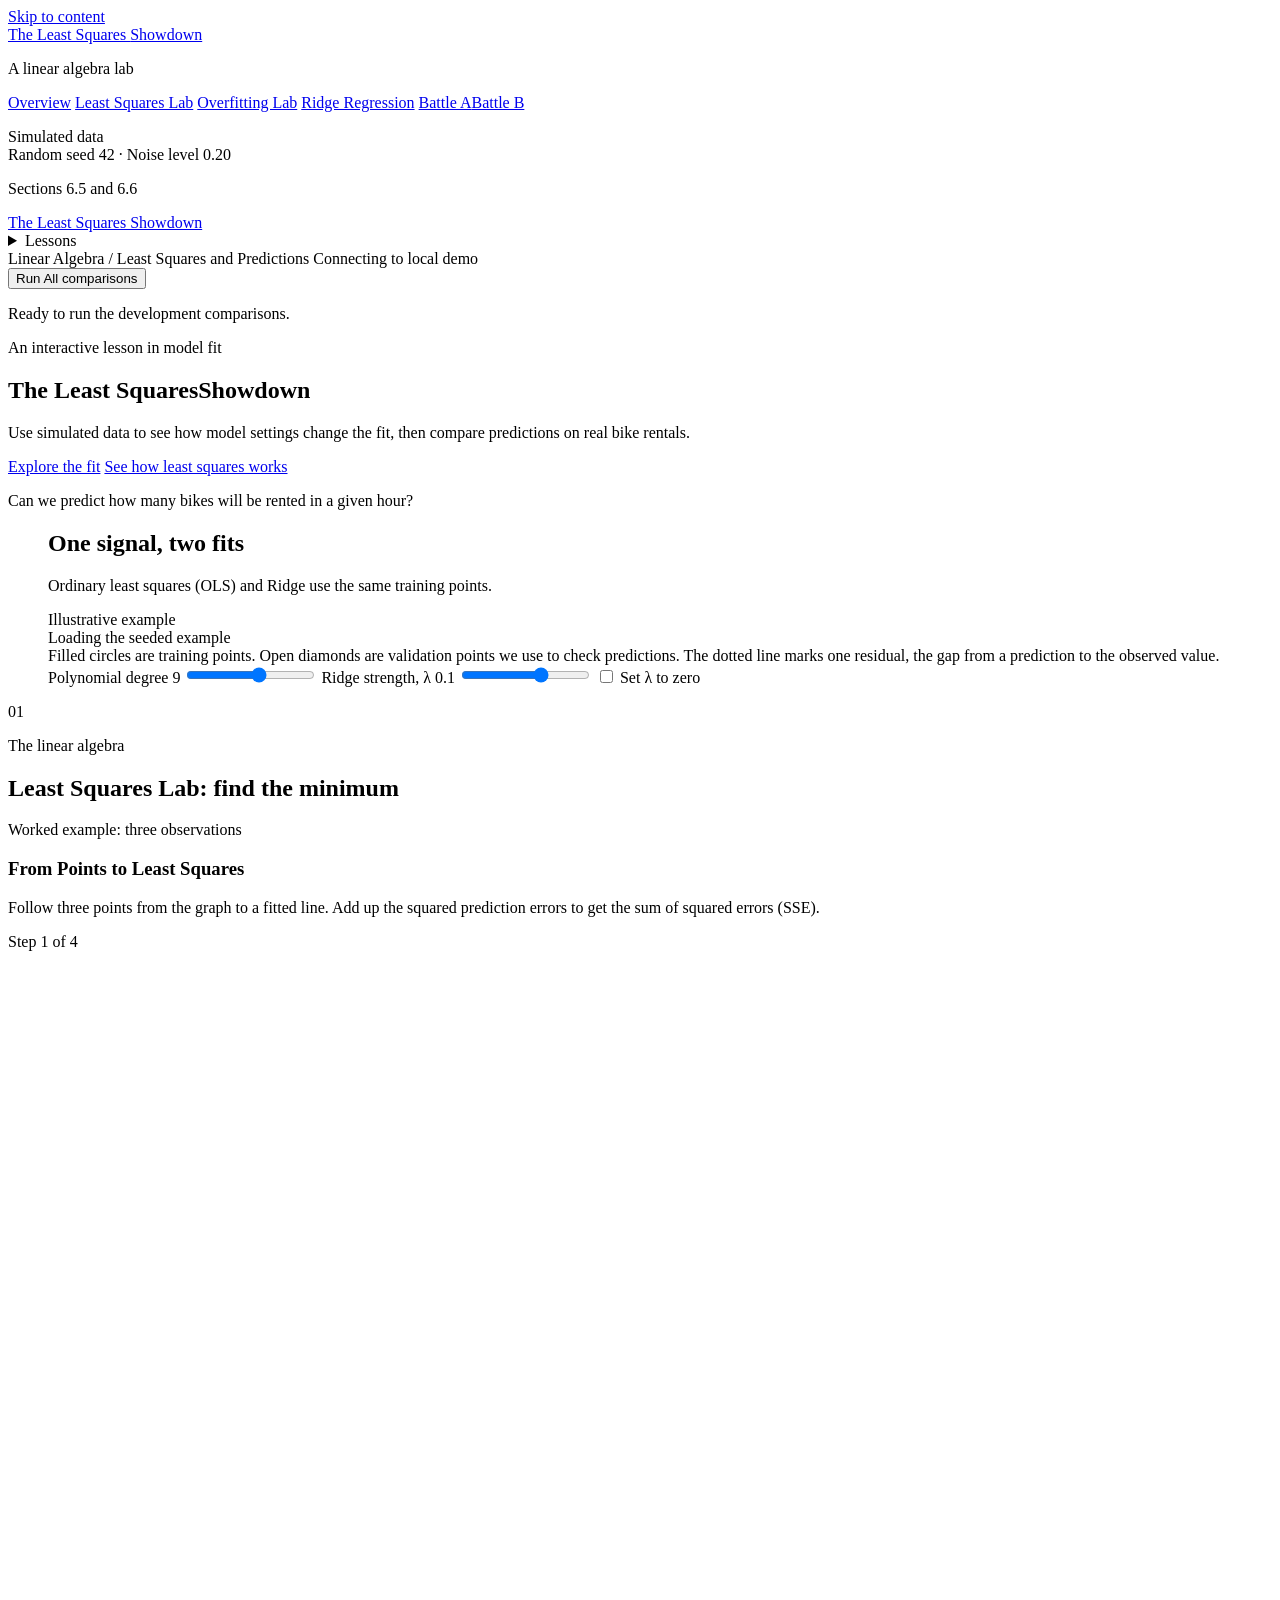
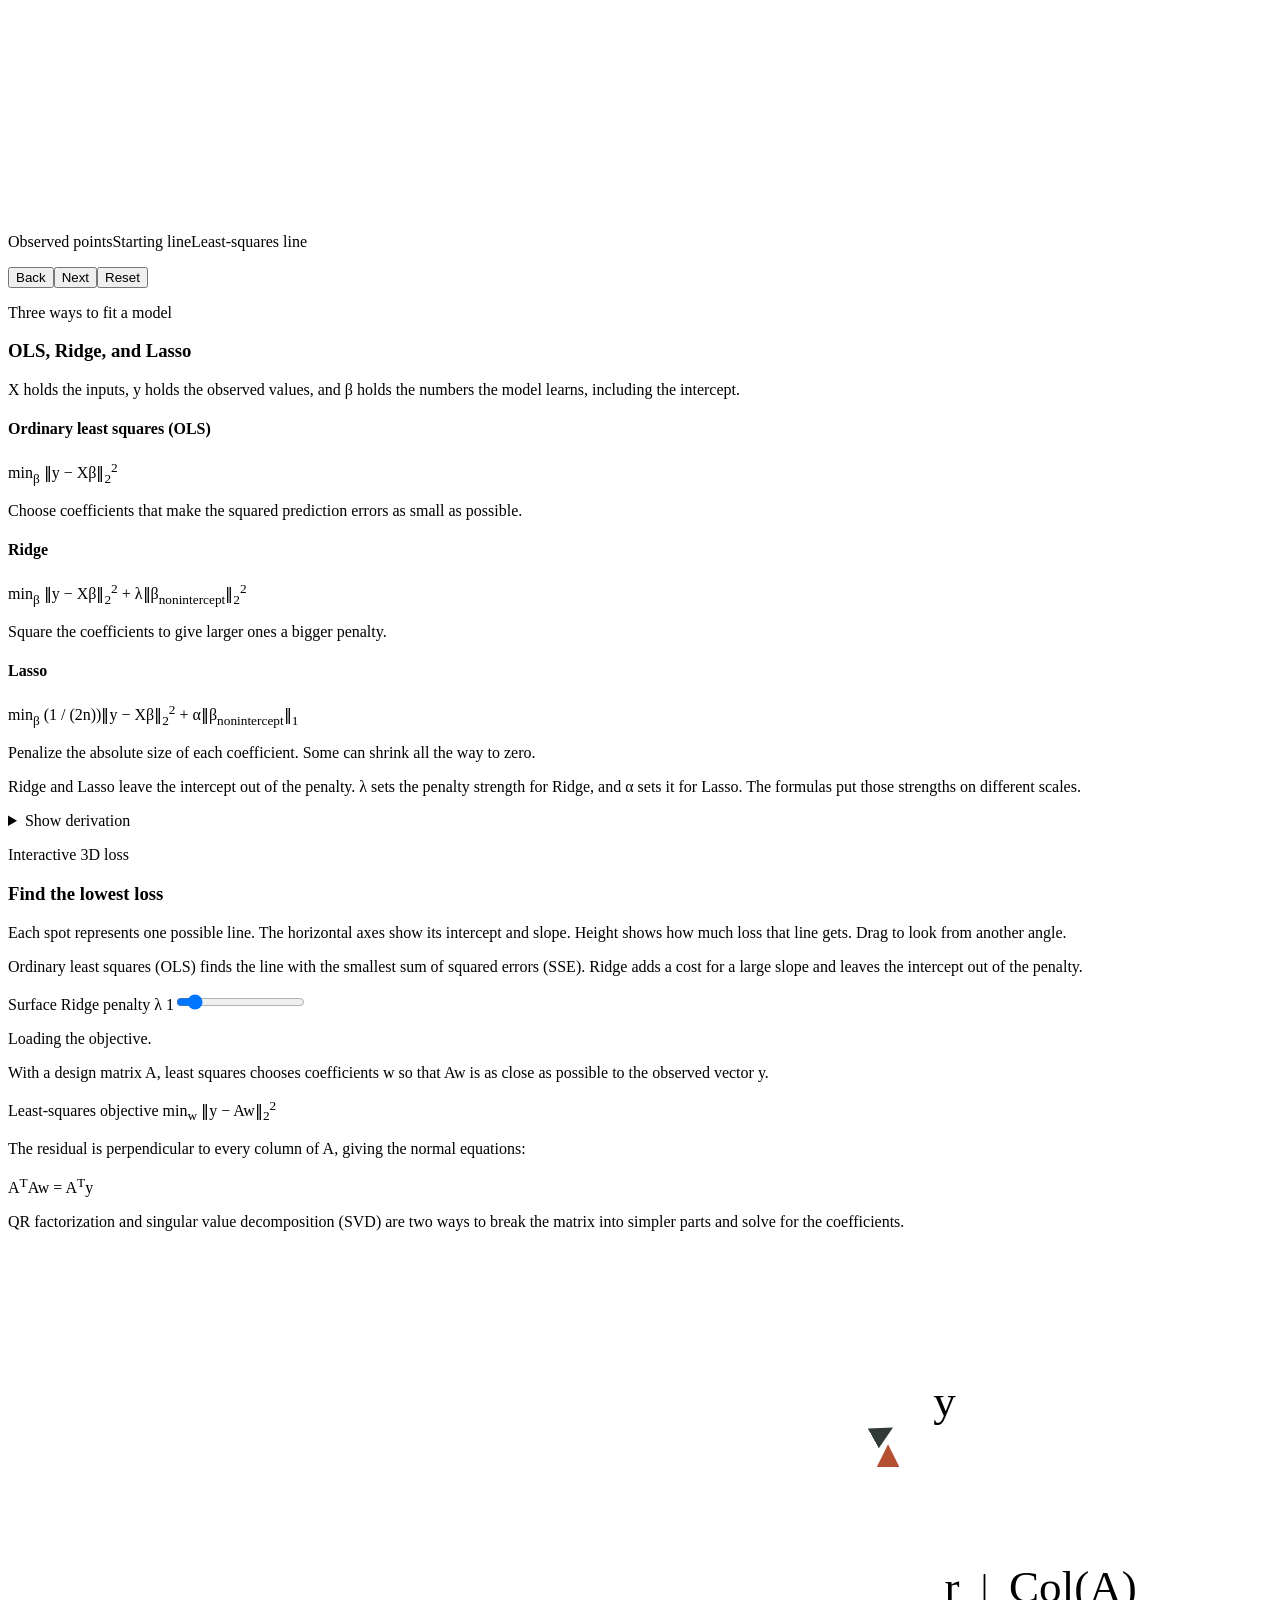
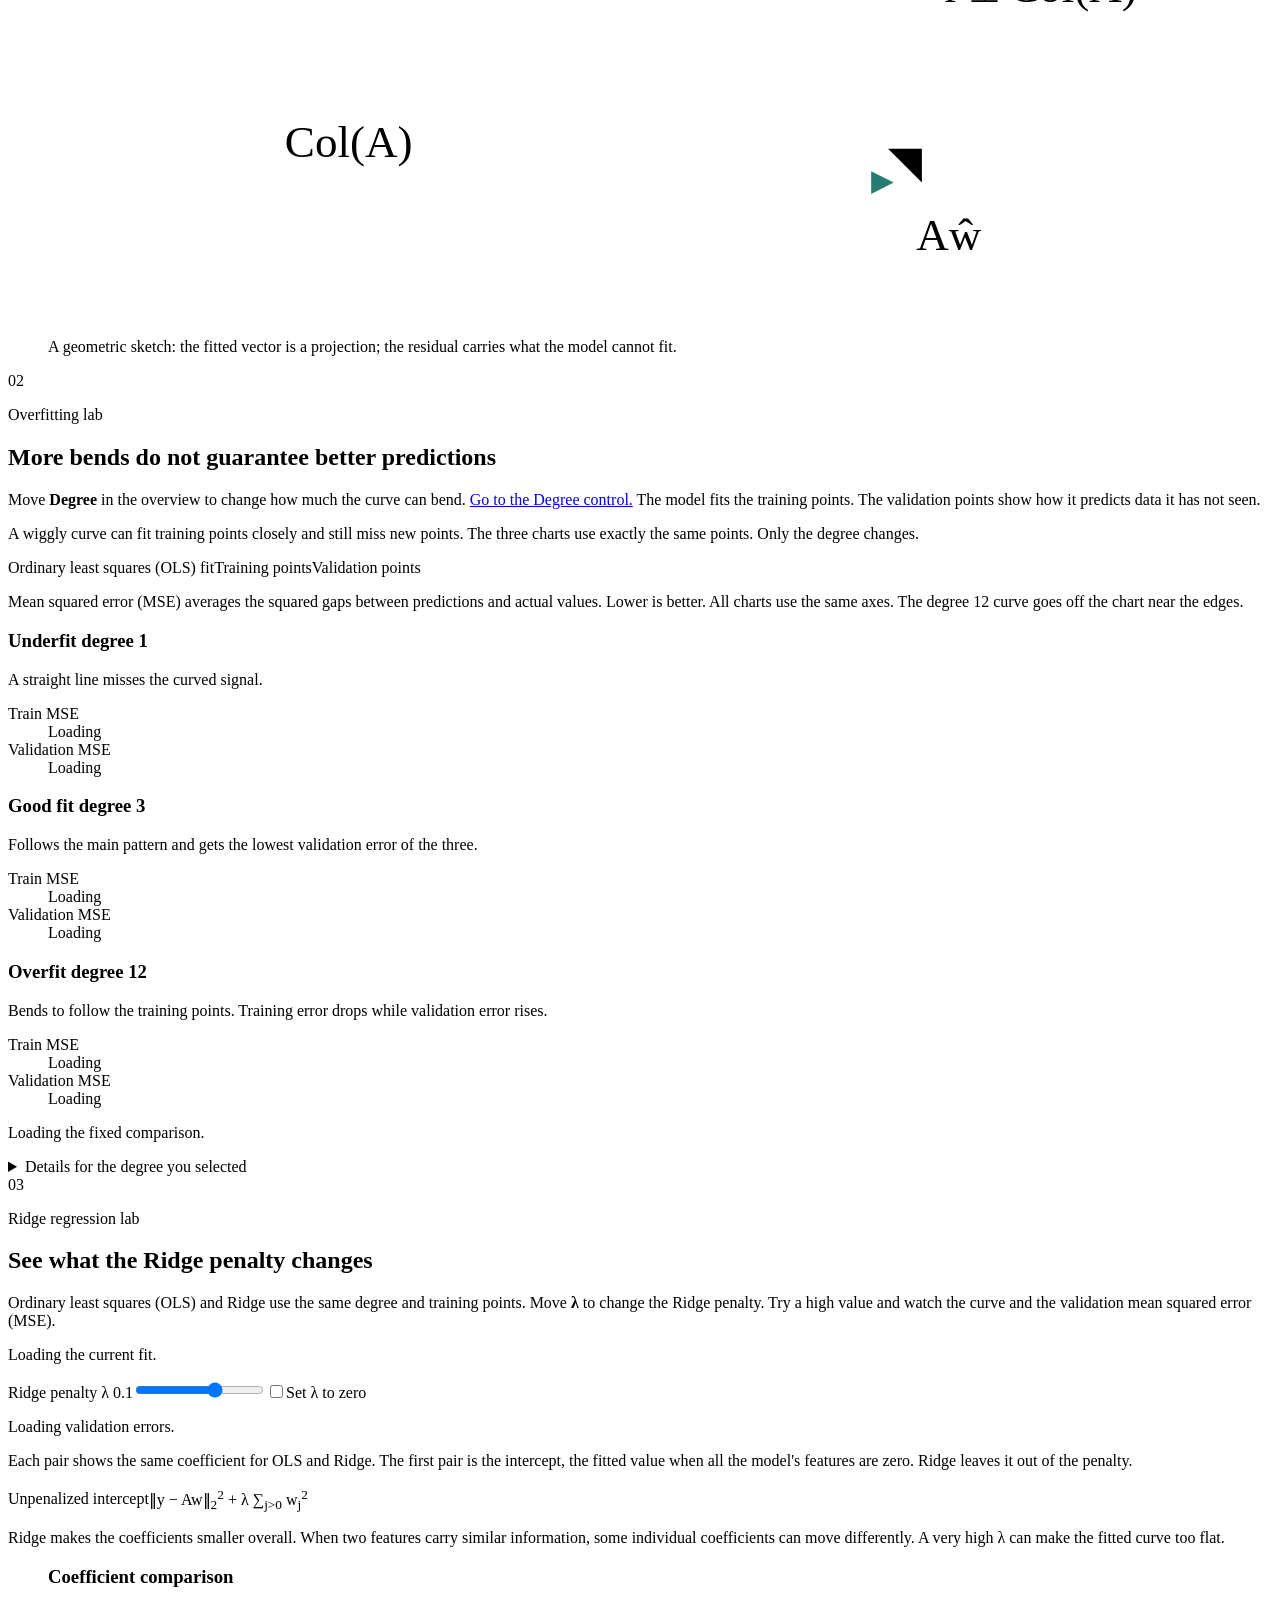
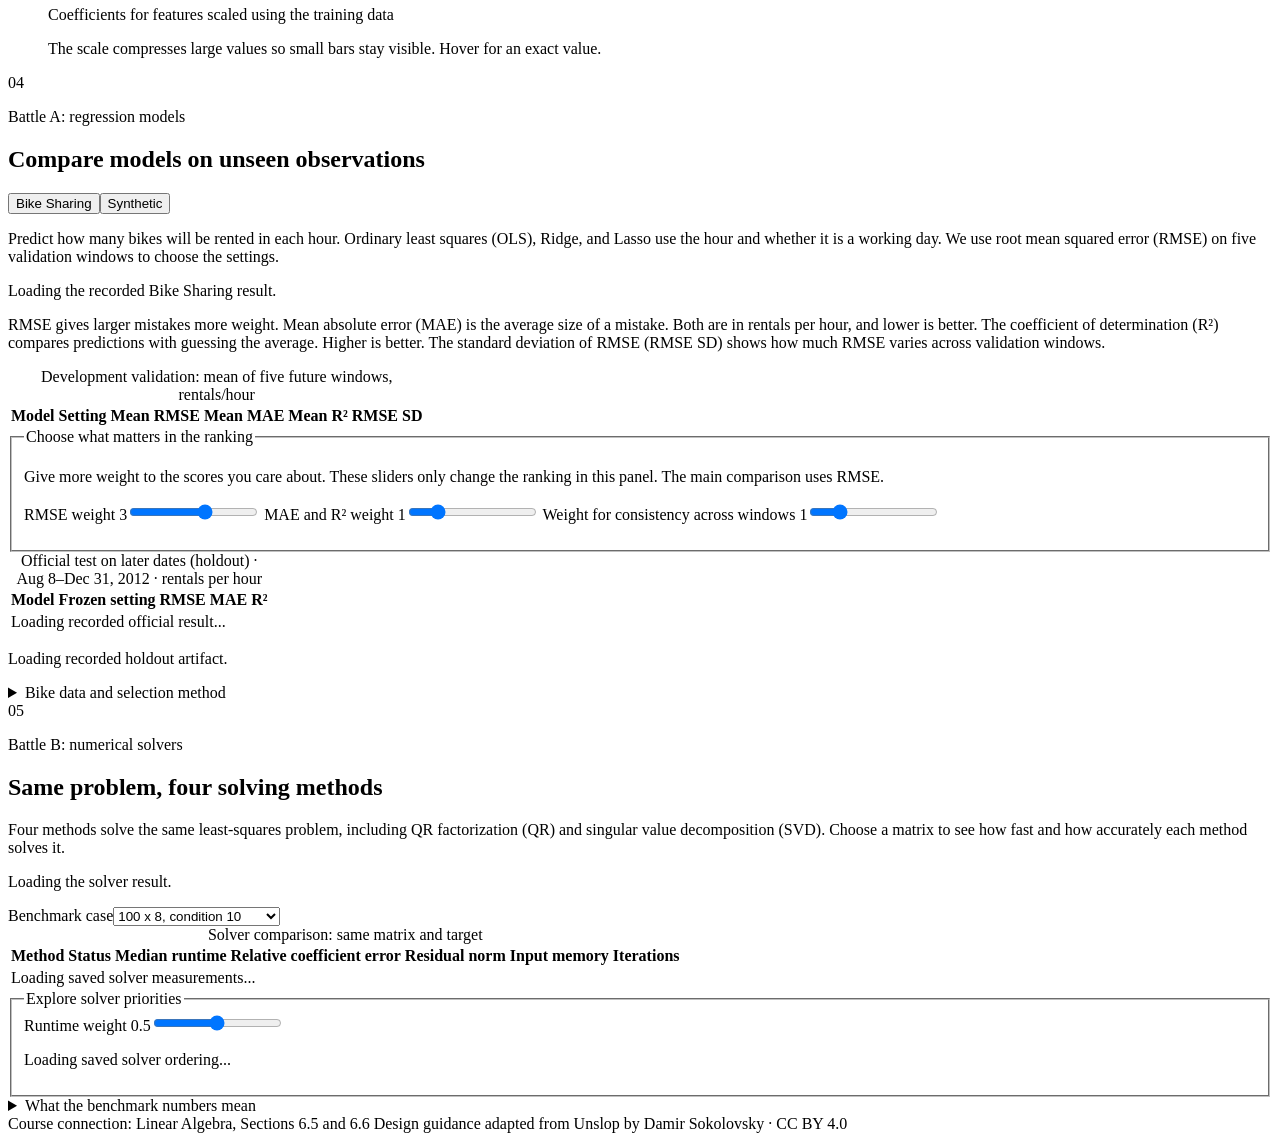
==== frontend/index.html @ 34272ae9 "Improve demo and readability" ====
<!doctype html>
<html lang="en">
  <head>
    <meta charset="utf-8">
    <meta name="viewport" content="width=device-width, initial-scale=1">
    <meta name="description" content="An interactive linear algebra lesson on least squares, polynomial overfitting, and Ridge Regression.">
    <meta name="theme-color" content="#111719">
    <link rel="icon" href="data:,">
    <title>The Least Squares Showdown</title>
    <link rel="stylesheet" href="/css/tokens.css?v=present">
    <link rel="stylesheet" href="/css/base.css?v=present">
    <link rel="stylesheet" href="/css/layout.css?v=readability2">
    <link rel="stylesheet" href="/css/components.css?v=readability1">
    <script src="/vendor/plotly.min.js"></script>
    <script type="module" src="/js/app.js?v=readability7"></script>
    <script type="module" src="/js/walkthrough.js?v=readability1"></script>
    <script type="module" src="/js/overfit.js?v=1"></script>
  </head>
  <body>
    <a class="skip-link" href="#main">Skip to content</a>

    <aside class="rail" aria-label="Course navigation">
      <a class="wordmark" href="#overview"><span>The Least Squares </span><span>Showdown</span></a>
      <p class="rail-subtitle">A linear algebra lab</p>
      <nav class="primary-nav" aria-label="Lessons">
        <a href="#overview" aria-current="location">Overview</a>
        <a href="#least-squares">Least Squares Lab</a>
        <a href="#overfitting">Overfitting Lab</a>
        <a href="#ridge">Ridge Regression</a>
        <a href="#results">Battle A</a><a href="#battle-b">Battle B</a>
      </nav>
      <div class="rail-note">
        <span class="seed-line" aria-hidden="true"></span>
        <p>Simulated data<br><span>Random seed 42 · Noise level 0.20</span></p>
      </div>
      <p class="rail-credit">Sections 6.5 and 6.6</p>
    </aside>

    <div class="mobile-bar">
      <a class="wordmark" href="#overview">The Least Squares Showdown</a>
      <details class="mobile-menu">
        <summary aria-label="Open lesson navigation">Lessons</summary>
        <nav class="mobile-nav" aria-label="Lessons">
          <a href="#overview">Overview</a>
          <a href="#least-squares">Least Squares Lab</a>
          <a href="#overfitting">Overfitting Lab</a>
          <a href="#ridge">Ridge Regression</a>
          <a href="#results">Battle A</a><a href="#battle-b">Battle B</a>
        </nav>
      </details>
    </div>

    <div class="page-shell">
      <header class="topline">
        <span>Linear Algebra <span class="topline-divider">/</span> Least Squares and Predictions</span>
        <span class="connection-state" id="connection-state" aria-live="polite">Connecting to local demo</span>
      </header>

      <div class="run-toolbar"><button class="button button-primary" id="run-all" type="button">Run All comparisons</button><p id="run-progress" role="status" aria-live="polite">Ready to run the development comparisons.</p></div>
      <main id="main">
        <section class="hero section-anchor" id="overview" aria-labelledby="page-title">
          <div class="hero-copy">
            <p class="eyebrow">An interactive lesson in model fit</p>
            <h1 id="page-title"><span>The Least Squares</span><span>Showdown</span></h1>
            <p class="hero-lede">Use simulated data to see how model settings change the fit, then compare predictions on real bike rentals.</p>
            <div class="hero-actions">
              <a class="button button-primary" href="#overfitting">Explore the fit</a>
              <a class="text-link" href="#least-squares">See how least squares works</a>
            </div>
            <p class="hero-question">Can we predict how many bikes will be rented in a given hour?</p>
          </div>

          <figure class="fit-figure" aria-labelledby="fit-title fit-caption">
            <div class="figure-heading">
              <div>
                <h2 id="fit-title">One signal, two fits</h2>
                <p>Ordinary least squares (OLS) and Ridge use the same training points.</p>
              </div>
              <span class="figure-note">Illustrative example</span>
            </div>
            <div class="plot-shell">
              <div id="fit-chart" class="fit-chart" role="img" aria-label="Training and validation samples with the true signal and ordinary least squares and Ridge fitted curves"></div>
              <div class="chart-state" id="chart-state" role="status" aria-live="polite">Loading the seeded example</div>
            </div>
            <figcaption id="fit-caption">Filled circles are training points. Open diamonds are validation points we use to check predictions. The dotted line marks one residual, the gap from a prediction to the observed value.</figcaption>
            <div class="control-strip" aria-label="Fit controls">
              <label class="range-control" for="degree">
                <span>Polynomial degree</span>
                <output id="degree-value" for="degree">9</output>
                <input id="degree" type="range" min="1" max="15" step="1" value="9">
              </label>
              <label class="range-control lambda-control" for="lambda">
                <span>Ridge strength, λ</span>
                <output id="lambda-value" for="lambda">0.1</output>
                <input id="lambda" type="range" min="-8" max="3" step="0.1" value="-1">
              </label>
              <label class="check-control" for="no-regularization">
                <input id="no-regularization" type="checkbox">
                <span>Set λ to zero</span>
              </label>
            </div>
            <p class="plot-error" id="plot-error" role="alert" hidden>Could not load the example. Check that the local API is running, then <button id="retry" type="button">try again</button>.</p>
          </figure>
        </section>

        <section class="lesson-section section-anchor" id="least-squares" aria-labelledby="least-title">
          <div class="section-heading">
            <span class="section-index">01</span>
            <div>
              <p class="eyebrow">The linear algebra</p>
              <h2 id="least-title">Least Squares Lab: find the minimum</h2>
            </div>
          </div>
          <section class="walkthrough" aria-labelledby="walkthrough-title">
            <div class="walkthrough-heading"><div><p class="eyebrow">Worked example: three observations</p><h3 id="walkthrough-title">From Points to Least Squares</h3><p>Follow three points from the graph to a fitted line. Add up the squared prediction errors to get the sum of squared errors (SSE).</p></div><span id="walk-step-indicator" class="step-indicator" aria-live="polite">Step 1 of 4</span></div>
            <div class="walkthrough-grid"><div class="walk-graph"><svg id="walk-plot" viewBox="0 0 440 300" role="img" aria-label="Worked example graph of observed points"></svg><p class="walk-legend"><span class="legend-observed">Observed points</span><span class="legend-start">Starting line</span><span class="legend-fit">Least-squares line</span></p></div><div id="walk-content" class="walk-content" aria-live="polite"></div></div>
            <div class="walk-controls"><button id="walk-back" class="button" type="button">Back</button><button id="walk-next" class="button button-primary" type="button">Next</button><button id="walk-reset" class="button" type="button">Reset</button></div>
          </section>
          <section class="model-formulas" aria-labelledby="models-title"><p class="eyebrow">Three ways to fit a model</p><h3 id="models-title">OLS, Ridge, and Lasso</h3><p>X holds the inputs, y holds the observed values, and &beta; holds the numbers the model learns, including the intercept.</p><div class="formula-grid">
            <div class="formula-card"><h4>Ordinary least squares (OLS)</h4><p class="formula">min<sub>&beta;</sub> &Vert;y &minus; X&beta;&Vert;<sub>2</sub><sup>2</sup></p><p>Choose coefficients that make the squared prediction errors as small as possible.</p></div>
            <div class="formula-card"><h4>Ridge</h4><p class="formula">min<sub>&beta;</sub> &Vert;y &minus; X&beta;&Vert;<sub>2</sub><sup>2</sup> + &lambda;&Vert;&beta;<sub>nonintercept</sub>&Vert;<sub>2</sub><sup>2</sup></p><p>Square the coefficients to give larger ones a bigger penalty.</p></div>
            <div class="formula-card"><h4>Lasso</h4><p class="formula">min<sub>&beta;</sub> (1 / (2n))&Vert;y &minus; X&beta;&Vert;<sub>2</sub><sup>2</sup> + &alpha;&Vert;&beta;<sub>nonintercept</sub>&Vert;<sub>1</sub></p><p>Penalize the absolute size of each coefficient. Some can shrink all the way to zero.</p></div>
          </div><p class="formula-note">Ridge and Lasso leave the intercept out of the penalty. &lambda; sets the penalty strength for Ridge, and &alpha; sets it for Lasso. The formulas put those strengths on different scales.</p><details class="method-details"><summary>Show derivation</summary><p>For Ridge, set the gradient to zero: (X<sup>T</sup>X + &lambda;P)&beta; = X<sup>T</sup>y, with P = diag(0, 1, &hellip;, 1). The zero leaves the intercept unpenalized.</p><p>For a non-intercept Lasso coordinate j, let r<sub>j</sub> = y &minus; X&beta; + X<sub>j</sub>&beta;<sub>j</sub>, &rho;<sub>j</sub> = X<sub>j</sub><sup>T</sup>r<sub>j</sub>/n, and z<sub>j</sub> = &Vert;X<sub>j</sub>&Vert;<sub>2</sub><sup>2</sup>/n. Then &beta;<sub>j</sub> &larr; S(&rho;<sub>j</sub>, &alpha;)/z<sub>j</sub>, where S(t, &alpha;) = sign(t) max(|t| &minus; &alpha;, 0). Update the intercept without thresholding.</p></details></section>
          <div class="surface-panel"><div class="surface-copy"><p class="eyebrow">Interactive 3D loss</p><h3>Find the lowest loss</h3><p>Each spot represents one possible line. The horizontal axes show its intercept and slope. Height shows how much loss that line gets. Drag to look from another angle.</p><p>Ordinary least squares (OLS) finds the line with the smallest sum of squared errors (SSE). Ridge adds a cost for a large slope and leaves the intercept out of the penalty.</p><label for="surface-penalty">Surface Ridge penalty &lambda; <output id="surface-penalty-value">1</output></label><input id="surface-penalty" type="range" min="0" max="10" step="0.5" value="1"><p id="surface-status" role="status">Loading the objective.</p></div><div id="loss-surface" class="surface-plot" role="img" aria-label="Three-dimensional loss surface: intercept, slope, and objective value"></div></div>
          <div class="lesson-grid geometry-grid">
            <div class="lesson-copy">
              <p>With a design matrix <span class="math-inline">A</span>, least squares chooses coefficients <span class="math-inline">w</span> so that <span class="math-inline">Aw</span> is as close as possible to the observed vector <span class="math-inline">y</span>.</p>
              <div class="equation-block" aria-label="Minimize the squared length of y minus A w">
                <span class="equation-label">Least-squares objective</span>
                <span class="equation">min<sub>w</sub> ‖y − Aw‖<sub>2</sub><sup>2</sup></span>
              </div>
              <p>The residual is perpendicular to every column of <span class="math-inline">A</span>, giving the normal equations:</p>
              <div class="equation-block equation-compact" aria-label="A transpose A w equals A transpose y">
                <span class="equation">A<sup>T</sup>Aw = A<sup>T</sup>y</span>
              </div>
              <p class="method-note">QR factorization and singular value decomposition (SVD) are two ways to break the matrix into simpler parts and solve for the coefficients.</p>
            </div>
            <figure class="geometry-figure">
              <svg viewBox="0 0 420 244" role="img" aria-labelledby="geometry-title geometry-desc">
                <title id="geometry-title">Least-squares projection</title>
                <desc id="geometry-desc">The fitted vector A w lies in the column space of A. The residual from A w to y is perpendicular to that subspace.</desc>
                <defs>
                  <marker id="arrow-ink" markerWidth="8" markerHeight="8" refX="6" refY="4" orient="auto"><path d="M0,0 L8,4 L0,8 z" fill="#303b38"></path></marker>
                  <marker id="arrow-teal" markerWidth="8" markerHeight="8" refX="6" refY="4" orient="auto"><path d="M0,0 L8,4 L0,8 z" fill="#287b72"></path></marker>
                  <marker id="arrow-rust" markerWidth="8" markerHeight="8" refX="6" refY="4" orient="auto"><path d="M0,0 L8,4 L0,8 z" fill="#b44f32"></path></marker>
                </defs>
                <path class="geometry-plane" d="M48 190 L362 190"></path>
                <path class="geometry-axis" d="M72 212 L72 28"></path>
                <path class="geometry-vector geometry-fitted" d="M72 190 L298 190" marker-end="url(#arrow-teal)"></path>
                <path class="geometry-vector geometry-observed" d="M72 190 L298 65" marker-end="url(#arrow-ink)"></path>
                <path class="geometry-residual" d="M298 184 L298 72" marker-end="url(#arrow-rust)"></path>
                <path class="geometry-right-angle" d="M298 178 L310 178 L310 190"></path>
                <text x="314" y="60">y</text>
                <text x="308" y="214">Aŵ</text>
                <text x="318" y="126">r ⟂ Col(A)</text>
                <text x="84" y="181">Col(A)</text>
              </svg>
              <figcaption>A geometric sketch: the fitted vector is a projection; the residual carries what the model cannot fit.</figcaption>
            </figure>
          </div>
        </section>

        <section class="lesson-section section-anchor" id="overfitting" aria-labelledby="overfit-title">
          <div class="section-heading">
            <span class="section-index">02</span>
            <div>
              <p class="eyebrow">Overfitting lab</p>
              <h2 id="overfit-title">More bends do not guarantee better predictions</h2>
            </div>
          </div>
          <div class="section-body">
            <p>Move <strong>Degree</strong> in the overview to change how much the curve can bend. <a href="#degree">Go to the Degree control.</a> The model fits the training points. The validation points show how it predicts data it has not seen.</p>
            <p>A wiggly curve can fit training points closely and still miss new points. The three charts use exactly the same points. Only the degree changes.</p>
            <p class="compare-legend"><span class="legend-line">Ordinary least squares (OLS) fit</span><span class="legend-train">Training points</span><span class="legend-validation">Validation points</span></p>
            <p class="metric-help">Mean squared error (MSE) averages the squared gaps between predictions and actual values. Lower is better. All charts use the same axes. The degree 12 curve goes off the chart near the edges.</p>
            <div class="overfit-cards">
              <article class="overfit-card"><h3>Underfit <span>degree 1</span></h3><div id="underfit-plot" class="small-fit-plot" role="img" aria-label="Degree 1 OLS underfit on fixed training and validation points"></div><p>A straight line misses the curved signal.</p><dl><div><dt>Train MSE</dt><dd id="underfit-train">Loading</dd></div><div><dt>Validation MSE</dt><dd id="underfit-validation">Loading</dd></div></dl></article>
              <article class="overfit-card"><h3>Good fit <span>degree 3</span></h3><div id="goodfit-plot" class="small-fit-plot" role="img" aria-label="Degree 3 OLS fit on fixed training and validation points"></div><p>Follows the main pattern and gets the lowest validation error of the three.</p><dl><div><dt>Train MSE</dt><dd id="goodfit-train">Loading</dd></div><div><dt>Validation MSE</dt><dd id="goodfit-validation">Loading</dd></div></dl></article>
              <article class="overfit-card"><h3>Overfit <span>degree 12</span></h3><div id="overfit-plot" class="small-fit-plot" role="img" aria-label="Degree 12 OLS overfit on fixed training and validation points"></div><p>Bends to follow the training points. Training error drops while validation error rises.</p><dl><div><dt>Train MSE</dt><dd id="overfit-train">Loading</dd></div><div><dt>Validation MSE</dt><dd id="overfit-validation">Loading</dd></div></dl></article>
            </div>
            <p id="overfit-status" role="status">Loading the fixed comparison.</p>
            <details class="method-details"><summary>Details for the degree you selected</summary>
              <dl class="diagnostic-list" aria-live="polite"><div><dt>OLS train MSE</dt><dd id="ols-train-mse">—</dd></div><div><dt>OLS validation MSE</dt><dd id="ols-validation-mse">—</dd></div><div><dt>Ridge train MSE</dt><dd id="ridge-train-mse">—</dd></div><div><dt>Ridge validation MSE</dt><dd id="ridge-validation-mse">—</dd></div><div class="diagnostic-wide"><dt>Condition number of the original training matrix</dt><dd id="condition-number">—</dd></div></dl>
              <p>With a high condition number, small input changes can lead to big changes in the fitted coefficients. Validation MSE measures prediction error on the points left out of fitting.</p>
            </details>
          </div>
        </section>

        <section class="lesson-section section-anchor" id="ridge" aria-labelledby="ridge-title">
          <div class="section-heading">
            <span class="section-index">03</span>
            <div>
              <p class="eyebrow">Ridge regression lab</p>
              <h2 id="ridge-title">See what the Ridge penalty changes</h2>
            </div>
          </div>
          <div class="ridge-control-panel">
            <div><p>Ordinary least squares (OLS) and Ridge use the same degree and training points. Move <strong>λ</strong> to change the Ridge penalty. Try a high value and watch the curve and the validation mean squared error (MSE).</p><p id="ridge-current-setting" role="status">Loading the current fit.</p></div>
            <div><label class="range-control" for="ridge-lambda">Ridge penalty λ <output id="ridge-lambda-value">0.1</output><input id="ridge-lambda" type="range" min="-8" max="3" step="0.1" value="-1"></label><label class="check-control" for="ridge-zero"><input id="ridge-zero" type="checkbox">Set λ to zero</label></div>
          </div>
          <div class="ridge-preview"><div id="ridge-fit-chart" class="fit-chart" role="img" aria-label="Current OLS and Ridge fit curves with training and validation points"></div><p id="ridge-validation-summary" role="status">Loading validation errors.</p></div>
          <div class="lesson-grid ridge-grid">
            <div class="lesson-copy">
              <p>Each pair shows the same coefficient for OLS and Ridge. The first pair is the intercept, the fitted value when all the model's features are zero. Ridge leaves it out of the penalty.</p>
              <div class="equation-block"><span class="equation-label">Unpenalized intercept</span><span class="equation equation-small">‖y − Aw‖<sub>2</sub><sup>2</sup> + λ ∑<sub>j&gt;0</sub> w<sub>j</sub><sup>2</sup></span></div>
              <p>Ridge makes the coefficients smaller overall. When two features carry similar information, some individual coefficients can move differently. A very high λ can make the fitted curve too flat.</p>
            </div>
            <figure class="coefficient-figure"><div class="figure-heading"><div><h3>Coefficient comparison</h3><p>Coefficients for features scaled using the training data</p></div></div><div id="coefficient-chart" class="coefficient-chart" role="img" aria-label="Grouped signed coefficient comparison for OLS and Ridge on a nonlinear scale"></div><figcaption>The scale compresses large values so small bars stay visible. Hover for an exact value.</figcaption></figure>
          </div>
        </section>

        <section class="lesson-section section-anchor results-section" id="results" aria-labelledby="results-title">
          <div class="section-heading"><span class="section-index">04</span><div><p class="eyebrow">Battle A: regression models</p><h2 id="results-title">Compare models on unseen observations</h2></div></div>
          <div class="view-tabs" role="tablist" aria-label="Battle A data source"><button id="view-bike" type="button" role="tab" aria-selected="true" aria-controls="bike-view">Bike Sharing</button><button id="view-synthetic" type="button" role="tab" aria-selected="false" aria-controls="synthetic-view">Synthetic</button></div>
          <div id="bike-view" role="tabpanel" aria-labelledby="view-bike">
            <p class="results-intro">Predict how many bikes will be rented in each hour. Ordinary least squares (OLS), Ridge, and Lasso use the hour and whether it is a working day. We use root mean squared error (RMSE) on five validation windows to choose the settings.</p>
            <p id="bike-result-summary" class="result-summary" role="status">Loading the recorded Bike Sharing result.</p>
            <p class="metric-help">RMSE gives larger mistakes more weight. Mean absolute error (MAE) is the average size of a mistake. Both are in rentals per hour, and lower is better. The coefficient of determination (R²) compares predictions with guessing the average. Higher is better. The standard deviation of RMSE (RMSE SD) shows how much RMSE varies across validation windows.</p>
            <div class="table-scroll"><table><caption>Development validation: mean of five future windows, rentals/hour</caption><thead><tr><th scope="col">Model</th><th scope="col">Setting</th><th scope="col">Mean RMSE</th><th scope="col">Mean MAE</th><th scope="col">Mean R&sup2;</th><th scope="col">RMSE SD</th></tr></thead><tbody id="bike-comparison-rows"></tbody></table></div>
          <fieldset class="bike-ranking">
            <legend>Choose what matters in the ranking</legend>
            <p>Give more weight to the scores you care about. These sliders only change the ranking in this panel. The main comparison uses RMSE.</p>
            <div class="bike-weight-grid">
              <label class="range-control" for="bike-rmse-weight">RMSE weight <output id="bike-rmse-weight-value">3</output><input id="bike-rmse-weight" type="range" min="0" max="5" value="3"></label>
              <label class="range-control" for="bike-support-weight">MAE and R² weight <output id="bike-support-weight-value">1</output><input id="bike-support-weight" type="range" min="0" max="5" value="1"></label>
              <label class="range-control" for="bike-variation-weight">Weight for consistency across windows <output id="bike-variation-weight-value">1</output><input id="bike-variation-weight" type="range" min="0" max="5" value="1"></label>
            </div>
            <p id="bike-exploratory-rank" aria-live="polite"></p>
          </fieldset>
            <div class="table-scroll"><table><caption>Official test on later dates (holdout) · Aug 8–Dec 31, 2012 · rentals per hour</caption><thead><tr><th scope="col">Model</th><th scope="col">Frozen setting</th><th scope="col">RMSE</th><th scope="col">MAE</th><th scope="col">R&sup2;</th></tr></thead><tbody id="bike-official-rows"><tr><td colspan="5">Loading recorded official result...</td></tr></tbody></table></div>
            <p id="bike-official-status" role="status">Loading recorded holdout artifact.</p>
            <details class="method-details"><summary>Bike data and selection method</summary><p>The 13,915 development rows end on Aug 7, 2012. The final 3,464 rows were set aside for the official test. We used average validation RMSE to choose the settings, then tested them once on the later dates. Ridge chose λ = 0, which gives the same fit as OLS.</p></details>
          </div>
          <div id="synthetic-view" role="tabpanel" aria-labelledby="view-synthetic" hidden>
            <p class="results-intro">We compare ordinary least squares (OLS), Ridge, and Lasso over 10 runs per noise level. We use validation mean squared error (MSE) to choose the degree and, for Ridge and Lasso, the penalty.</p>
            <p id="synthetic-result-summary" class="result-summary" role="status">Loading the synthetic result.</p>
            <p class="metric-help">The standard deviation of the added noise (Noise SD) tells you how strongly the points are scattered. Lower MSE means smaller prediction errors overall.</p>
            <div id="synthetic-summary" role="status">Loading saved ten-seed comparison...</div>
            <div class="table-scroll"><table><caption>Average validation MSE for the chosen settings · 10 runs per noise level</caption><thead><tr><th scope="col">Noise SD</th><th scope="col">OLS</th><th scope="col">Ridge</th><th scope="col">Lasso</th><th scope="col">Convergence failures</th></tr></thead><tbody id="synthetic-rows"></tbody></table></div>
            <div id="synthetic-plot" class="study-plot" role="img" aria-label="Validation mean squared error against polynomial degree for seed 42"></div>
            <details class="method-details"><summary>Degree selection and numerical method</summary><p>Degrees 1-15 use train-fitted scaling and the same validation split for all methods. Ridge tests lambda = 0 and twelve log-spaced values from 10^-8 to 10^3. Lasso tests alpha = 0.001, 0.01, 0.1, and 1 with an unpenalized intercept. The corrected 50,000-iteration budget converges all 1,800 Lasso fits; this view shows validation results, not synthetic test scores.</p><div id="synthetic-details"></div></details>
          </div>
        </section>
        <section class="lesson-section section-anchor" id="battle-b" aria-labelledby="battle-b-title">
          <div class="section-heading"><span class="section-index">05</span><div><p class="eyebrow">Battle B: numerical solvers</p><h2 id="battle-b-title">Same problem, four solving methods</h2></div></div>
          <p class="results-intro">Four methods solve the same least-squares problem, including QR factorization (QR) and singular value decomposition (SVD). Choose a matrix to see how fast and how accurately each method solves it.</p>
          <p id="solver-summary" class="result-summary" role="status">Loading the solver result.</p>
          <div class="view-tabs"><label for="solver-case">Benchmark case</label><select id="solver-case"><option value="100-10">100 x 8, condition 10</option><option value="100-1000000">100 x 8, condition 10^6</option><option value="500-10">500 x 16, condition 10</option><option value="500-1000000">500 x 16, condition 10^6</option></select></div>
          <div class="table-scroll"><table><caption id="solver-caption">Solver comparison: same matrix and target</caption><thead><tr><th scope="col">Method</th><th scope="col">Status</th><th scope="col">Median runtime</th><th scope="col">Relative coefficient error</th><th scope="col">Residual norm</th><th scope="col">Input memory</th><th scope="col">Iterations</th></tr></thead><tbody id="solver-rows"><tr><td colspan="7">Loading saved solver measurements...</td></tr></tbody></table></div>
          <fieldset class="bike-ranking"><legend>Explore solver priorities</legend><label for="solver-weight">Runtime weight <output id="solver-weight-value">0.5</output></label><input id="solver-weight" type="range" min="0" max="1" step="0.1" value="0.5"><p id="solver-rank" aria-live="polite">Loading saved solver ordering...</p></fieldset>
          <details class="method-details"><summary>What the benchmark numbers mean</summary><p>Relative coefficient error tells you how far the answer is from the known coefficients. Residual norm combines the prediction gaps into one error measure. A larger condition number means the calculation is more sensitive to small changes. Input memory covers the matrix and target values. An iteration limit means gradient descent used all 10,000 steps before reaching its stopping goal.</p><p>Seed 42; shapes 100 × 8 and 500 × 16; condition numbers 10 and 10^6. Each method receives the same matrix and target within a case. Runtime is the median of three wall-clock repetitions. Gradient descent starts at zero and targets gradient norm 10^-8. Exploratory order excludes incomplete runs.</p></details>
        </section>

      </main>

      <footer class="site-footer">
        <span>Course connection: Linear Algebra, Sections 6.5 and 6.6</span>
        <span>Design guidance adapted from Unslop by Damir Sokolovsky · CC BY 4.0</span>
      </footer>
    </div>
  <script type="module" src="/js/studies.js?v=readability5"></script>
  </body>
</html>
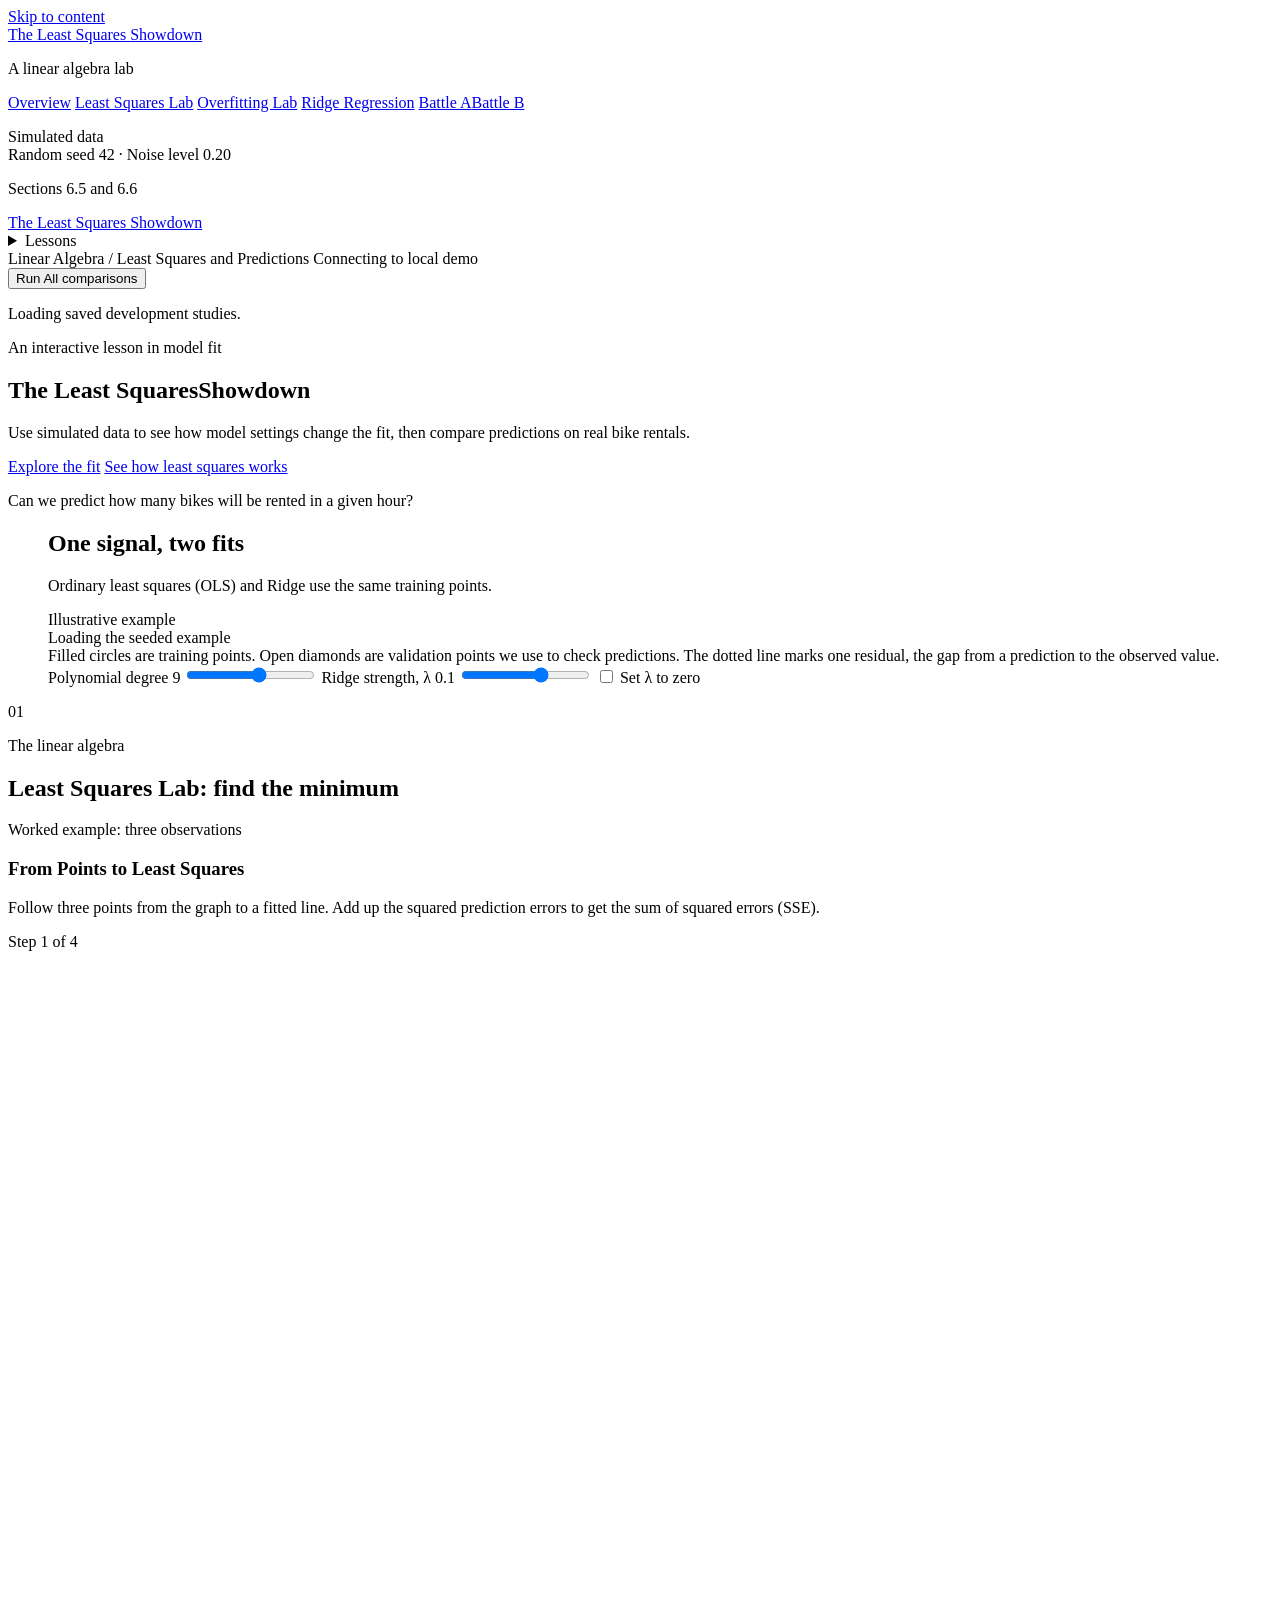
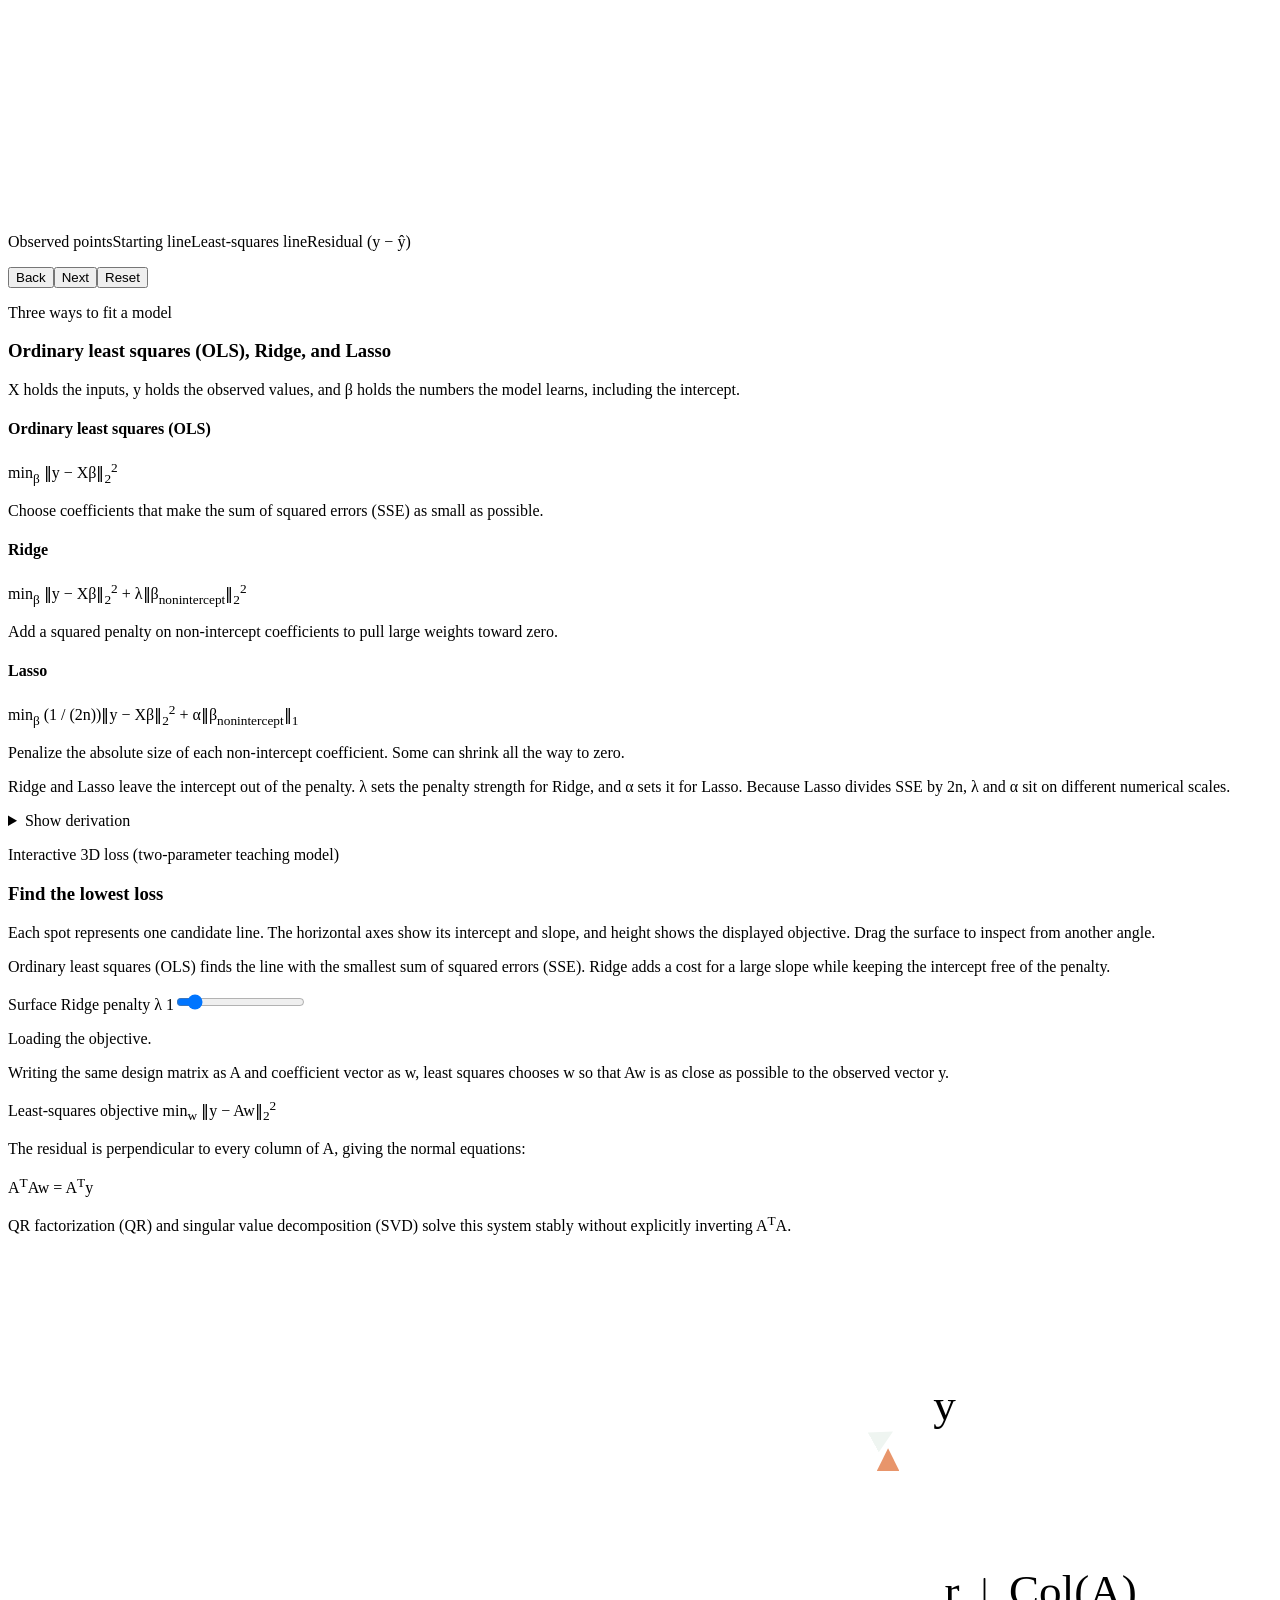
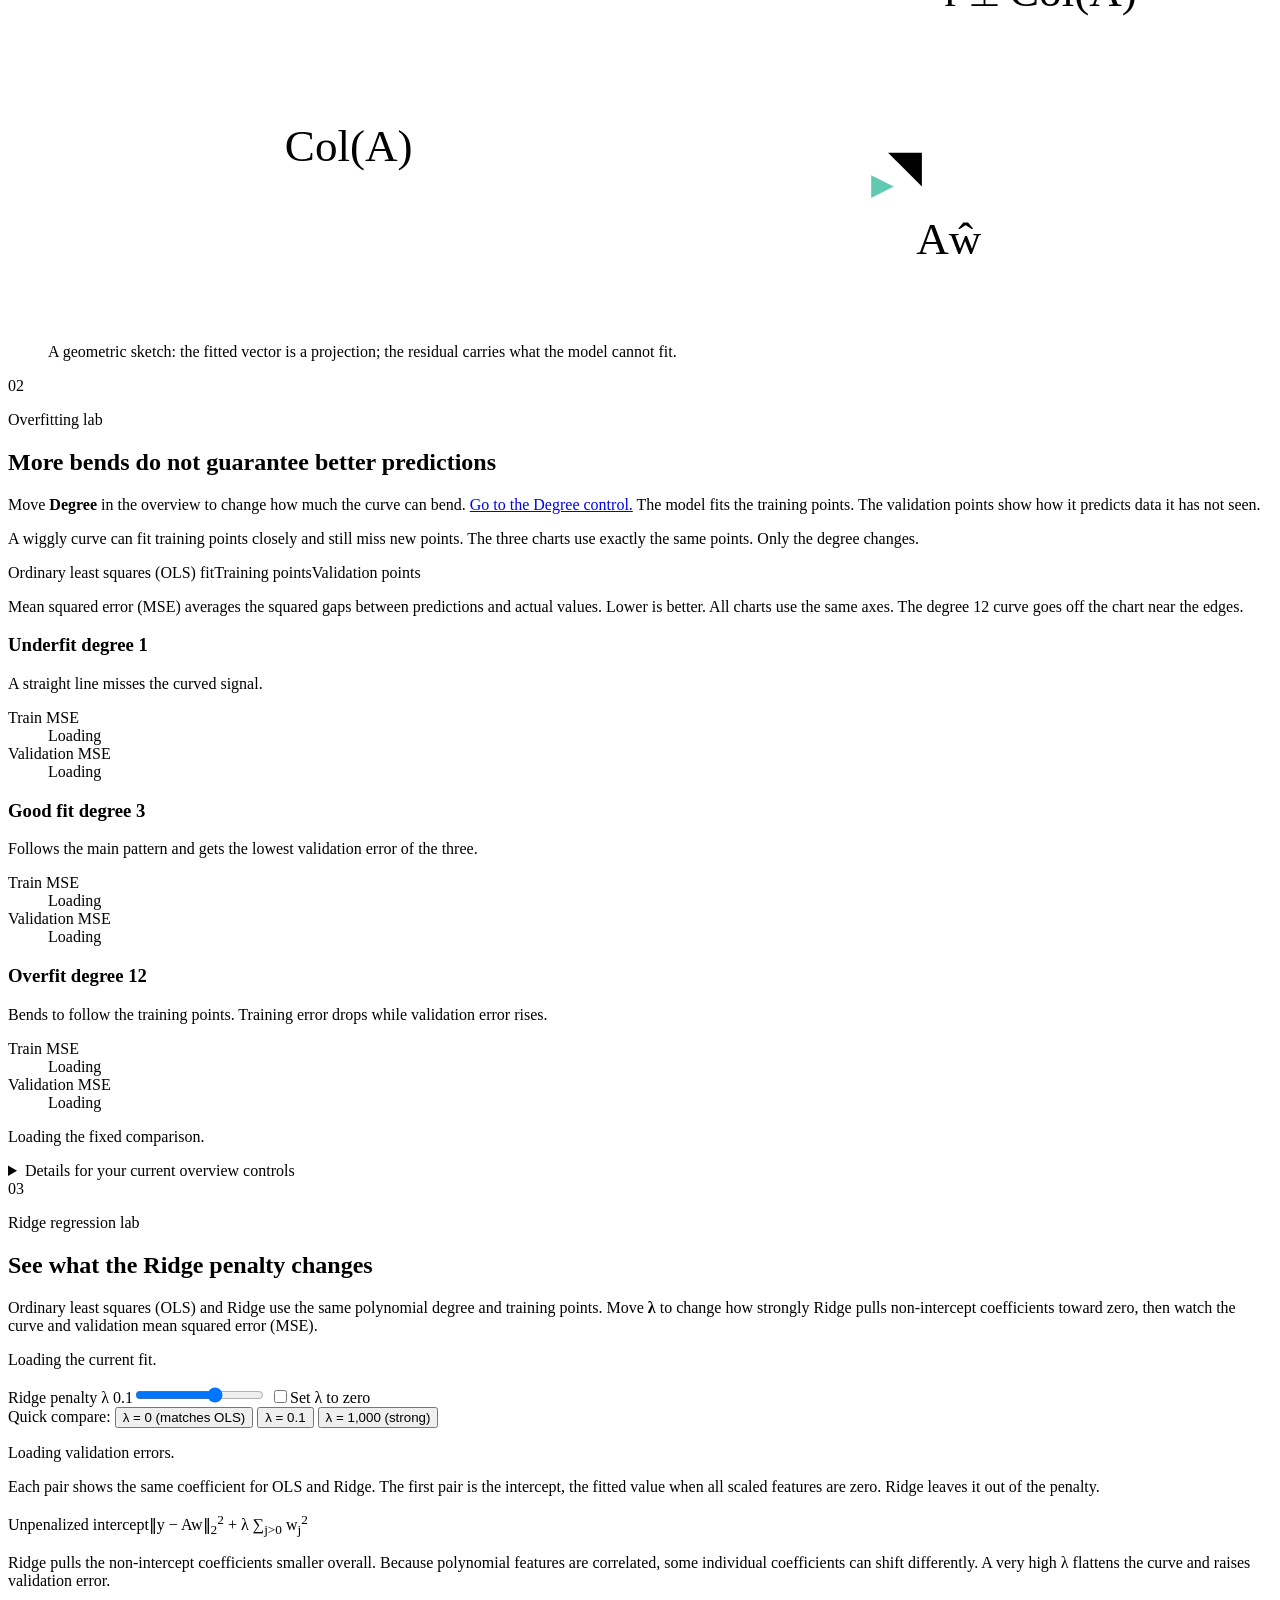
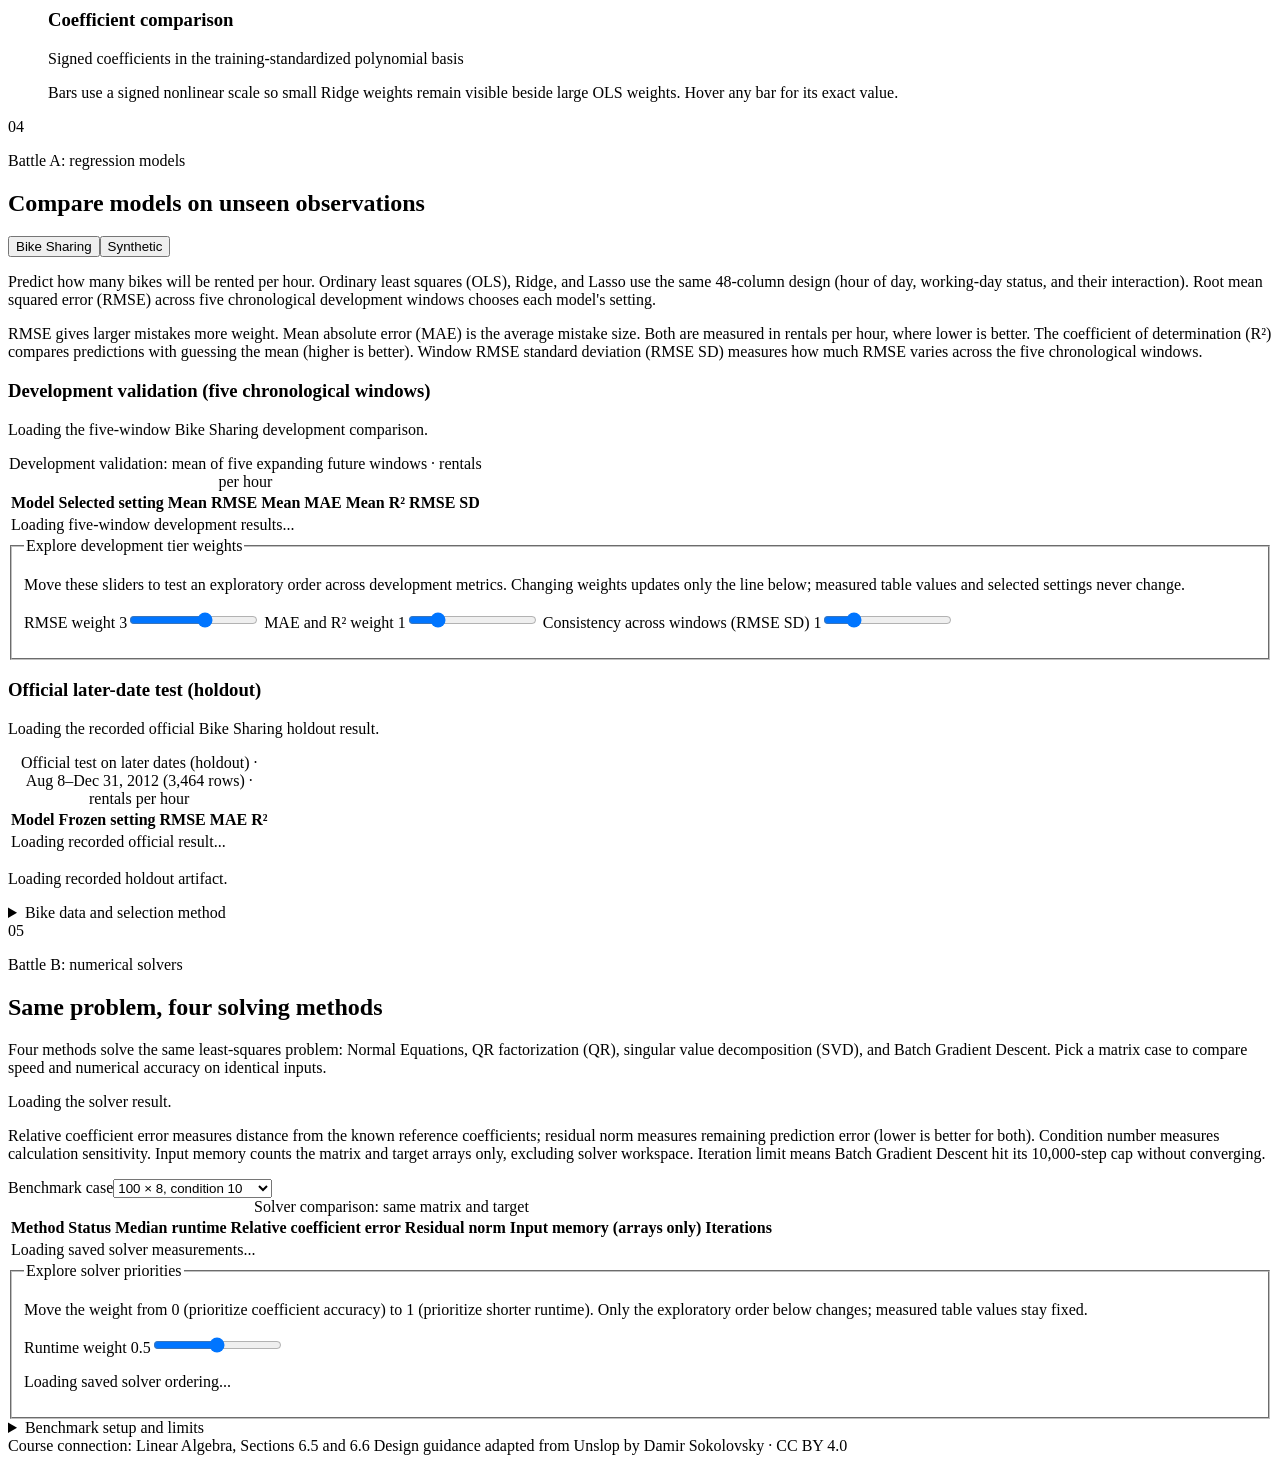
==== commit e47ec934: "readability upgraded by gemini" ====
--- a/frontend/index.html
+++ b/frontend/index.html
@@ -7,14 +7,14 @@
     <meta name="theme-color" content="#111719">
     <link rel="icon" href="data:,">
     <title>The Least Squares Showdown</title>
-    <link rel="stylesheet" href="/css/tokens.css?v=present">
-    <link rel="stylesheet" href="/css/base.css?v=present">
-    <link rel="stylesheet" href="/css/layout.css?v=readability2">
-    <link rel="stylesheet" href="/css/components.css?v=readability1">
+    <link rel="stylesheet" href="/css/tokens.css?v=upgrade1">
+    <link rel="stylesheet" href="/css/base.css?v=upgrade1">
+    <link rel="stylesheet" href="/css/layout.css?v=upgrade1">
+    <link rel="stylesheet" href="/css/components.css?v=upgrade1">
     <script src="/vendor/plotly.min.js"></script>
-    <script type="module" src="/js/app.js?v=readability7"></script>
-    <script type="module" src="/js/walkthrough.js?v=readability1"></script>
-    <script type="module" src="/js/overfit.js?v=1"></script>
+    <script type="module" src="/js/app.js?v=upgrade1"></script>
+    <script type="module" src="/js/walkthrough.js?v=upgrade1"></script>
+    <script type="module" src="/js/overfit.js?v=upgrade1"></script>
   </head>
   <body>
     <a class="skip-link" href="#main">Skip to content</a>
@@ -56,7 +56,7 @@
         <span class="connection-state" id="connection-state" aria-live="polite">Connecting to local demo</span>
       </header>
 
-      <div class="run-toolbar"><button class="button button-primary" id="run-all" type="button">Run All comparisons</button><p id="run-progress" role="status" aria-live="polite">Ready to run the development comparisons.</p></div>
+      <div class="run-toolbar"><button class="button button-primary" id="run-all" type="button">Run All comparisons</button><p id="run-progress" role="status" aria-live="polite">Loading saved development studies.</p></div>
       <main id="main">
         <section class="hero section-anchor" id="overview" aria-labelledby="page-title">
           <div class="hero-copy">
@@ -113,18 +113,18 @@
           </div>
           <section class="walkthrough" aria-labelledby="walkthrough-title">
             <div class="walkthrough-heading"><div><p class="eyebrow">Worked example: three observations</p><h3 id="walkthrough-title">From Points to Least Squares</h3><p>Follow three points from the graph to a fitted line. Add up the squared prediction errors to get the sum of squared errors (SSE).</p></div><span id="walk-step-indicator" class="step-indicator" aria-live="polite">Step 1 of 4</span></div>
-            <div class="walkthrough-grid"><div class="walk-graph"><svg id="walk-plot" viewBox="0 0 440 300" role="img" aria-label="Worked example graph of observed points"></svg><p class="walk-legend"><span class="legend-observed">Observed points</span><span class="legend-start">Starting line</span><span class="legend-fit">Least-squares line</span></p></div><div id="walk-content" class="walk-content" aria-live="polite"></div></div>
-            <div class="walk-controls"><button id="walk-back" class="button" type="button">Back</button><button id="walk-next" class="button button-primary" type="button">Next</button><button id="walk-reset" class="button" type="button">Reset</button></div>
+            <div class="walkthrough-grid"><div class="walk-graph"><svg id="walk-plot" viewBox="0 0 440 300" role="img" aria-label="Worked example graph of observed points"></svg><p class="walk-legend"><span class="legend-observed">Observed points</span><span class="legend-start">Starting line</span><span class="legend-fit">Least-squares line</span><span class="legend-residual">Residual (y &minus; &#375;)</span></p></div><div id="walk-content" class="walk-content" aria-live="polite"></div></div>
+            <div class="walk-controls" role="group" aria-label="Worked example steps"><button id="walk-back" class="button" type="button">Back</button><button id="walk-next" class="button button-primary" type="button">Next</button><button id="walk-reset" class="button" type="button">Reset</button></div>
           </section>
-          <section class="model-formulas" aria-labelledby="models-title"><p class="eyebrow">Three ways to fit a model</p><h3 id="models-title">OLS, Ridge, and Lasso</h3><p>X holds the inputs, y holds the observed values, and &beta; holds the numbers the model learns, including the intercept.</p><div class="formula-grid">
-            <div class="formula-card"><h4>Ordinary least squares (OLS)</h4><p class="formula">min<sub>&beta;</sub> &Vert;y &minus; X&beta;&Vert;<sub>2</sub><sup>2</sup></p><p>Choose coefficients that make the squared prediction errors as small as possible.</p></div>
-            <div class="formula-card"><h4>Ridge</h4><p class="formula">min<sub>&beta;</sub> &Vert;y &minus; X&beta;&Vert;<sub>2</sub><sup>2</sup> + &lambda;&Vert;&beta;<sub>nonintercept</sub>&Vert;<sub>2</sub><sup>2</sup></p><p>Square the coefficients to give larger ones a bigger penalty.</p></div>
-            <div class="formula-card"><h4>Lasso</h4><p class="formula">min<sub>&beta;</sub> (1 / (2n))&Vert;y &minus; X&beta;&Vert;<sub>2</sub><sup>2</sup> + &alpha;&Vert;&beta;<sub>nonintercept</sub>&Vert;<sub>1</sub></p><p>Penalize the absolute size of each coefficient. Some can shrink all the way to zero.</p></div>
-          </div><p class="formula-note">Ridge and Lasso leave the intercept out of the penalty. &lambda; sets the penalty strength for Ridge, and &alpha; sets it for Lasso. The formulas put those strengths on different scales.</p><details class="method-details"><summary>Show derivation</summary><p>For Ridge, set the gradient to zero: (X<sup>T</sup>X + &lambda;P)&beta; = X<sup>T</sup>y, with P = diag(0, 1, &hellip;, 1). The zero leaves the intercept unpenalized.</p><p>For a non-intercept Lasso coordinate j, let r<sub>j</sub> = y &minus; X&beta; + X<sub>j</sub>&beta;<sub>j</sub>, &rho;<sub>j</sub> = X<sub>j</sub><sup>T</sup>r<sub>j</sub>/n, and z<sub>j</sub> = &Vert;X<sub>j</sub>&Vert;<sub>2</sub><sup>2</sup>/n. Then &beta;<sub>j</sub> &larr; S(&rho;<sub>j</sub>, &alpha;)/z<sub>j</sub>, where S(t, &alpha;) = sign(t) max(|t| &minus; &alpha;, 0). Update the intercept without thresholding.</p></details></section>
-          <div class="surface-panel"><div class="surface-copy"><p class="eyebrow">Interactive 3D loss</p><h3>Find the lowest loss</h3><p>Each spot represents one possible line. The horizontal axes show its intercept and slope. Height shows how much loss that line gets. Drag to look from another angle.</p><p>Ordinary least squares (OLS) finds the line with the smallest sum of squared errors (SSE). Ridge adds a cost for a large slope and leaves the intercept out of the penalty.</p><label for="surface-penalty">Surface Ridge penalty &lambda; <output id="surface-penalty-value">1</output></label><input id="surface-penalty" type="range" min="0" max="10" step="0.5" value="1"><p id="surface-status" role="status">Loading the objective.</p></div><div id="loss-surface" class="surface-plot" role="img" aria-label="Three-dimensional loss surface: intercept, slope, and objective value"></div></div>
+          <section class="model-formulas" aria-labelledby="models-title"><p class="eyebrow">Three ways to fit a model</p><h3 id="models-title">Ordinary least squares (OLS), Ridge, and Lasso</h3><p>X holds the inputs, y holds the observed values, and &beta; holds the numbers the model learns, including the intercept.</p><div class="formula-grid">
+            <div class="formula-card"><h4>Ordinary least squares (OLS)</h4><p class="formula">min<sub>&beta;</sub> &Vert;y &minus; X&beta;&Vert;<sub>2</sub><sup>2</sup></p><p>Choose coefficients that make the sum of squared errors (SSE) as small as possible.</p></div>
+            <div class="formula-card"><h4>Ridge</h4><p class="formula">min<sub>&beta;</sub> &Vert;y &minus; X&beta;&Vert;<sub>2</sub><sup>2</sup> + &lambda;&Vert;&beta;<sub>nonintercept</sub>&Vert;<sub>2</sub><sup>2</sup></p><p>Add a squared penalty on non-intercept coefficients to pull large weights toward zero.</p></div>
+            <div class="formula-card"><h4>Lasso</h4><p class="formula">min<sub>&beta;</sub> (1 / (2n))&Vert;y &minus; X&beta;&Vert;<sub>2</sub><sup>2</sup> + &alpha;&Vert;&beta;<sub>nonintercept</sub>&Vert;<sub>1</sub></p><p>Penalize the absolute size of each non-intercept coefficient. Some can shrink all the way to zero.</p></div>
+          </div><p class="formula-note">Ridge and Lasso leave the intercept out of the penalty. &lambda; sets the penalty strength for Ridge, and &alpha; sets it for Lasso. Because Lasso divides SSE by 2n, &lambda; and &alpha; sit on different numerical scales.</p><details class="method-details"><summary>Show derivation</summary><p>For Ridge, set the gradient to zero: (X<sup>T</sup>X + &lambda;P)&beta; = X<sup>T</sup>y, with P = diag(0, 1, &hellip;, 1). The zero leaves the intercept unpenalized.</p><p>For a non-intercept Lasso coordinate j, let r<sub>j</sub> = y &minus; X&beta; + X<sub>j</sub>&beta;<sub>j</sub>, &rho;<sub>j</sub> = X<sub>j</sub><sup>T</sup>r<sub>j</sub>/n, and z<sub>j</sub> = &Vert;X<sub>j</sub>&Vert;<sub>2</sub><sup>2</sup>/n. Then &beta;<sub>j</sub> &larr; S(&rho;<sub>j</sub>, &alpha;)/z<sub>j</sub>, where S(t, &alpha;) = sign(t) max(|t| &minus; &alpha;, 0). Update the intercept without thresholding.</p></details></section>
+          <div class="surface-panel"><div class="surface-copy"><p class="eyebrow">Interactive 3D loss (two-parameter teaching model)</p><h3>Find the lowest loss</h3><p>Each spot represents one candidate line. The horizontal axes show its intercept and slope, and height shows the displayed objective. Drag the surface to inspect from another angle.</p><p>Ordinary least squares (OLS) finds the line with the smallest sum of squared errors (SSE). Ridge adds a cost for a large slope while keeping the intercept free of the penalty.</p><label for="surface-penalty">Surface Ridge penalty &lambda; <output id="surface-penalty-value">1</output></label><input id="surface-penalty" type="range" min="0" max="10" step="0.5" value="1"><p id="surface-status" role="status" aria-live="polite">Loading the objective.</p></div><div id="loss-surface" class="surface-plot" role="img" aria-label="Three-dimensional loss surface: intercept, slope, and objective value"></div></div>
           <div class="lesson-grid geometry-grid">
             <div class="lesson-copy">
-              <p>With a design matrix <span class="math-inline">A</span>, least squares chooses coefficients <span class="math-inline">w</span> so that <span class="math-inline">Aw</span> is as close as possible to the observed vector <span class="math-inline">y</span>.</p>
+              <p>Writing the same design matrix as <span class="math-inline">A</span> and coefficient vector as <span class="math-inline">w</span>, least squares chooses <span class="math-inline">w</span> so that <span class="math-inline">Aw</span> is as close as possible to the observed vector <span class="math-inline">y</span>.</p>
               <div class="equation-block" aria-label="Minimize the squared length of y minus A w">
                 <span class="equation-label">Least-squares objective</span>
                 <span class="equation">min<sub>w</sub> ‖y − Aw‖<sub>2</sub><sup>2</sup></span>
@@ -133,16 +133,16 @@
               <div class="equation-block equation-compact" aria-label="A transpose A w equals A transpose y">
                 <span class="equation">A<sup>T</sup>Aw = A<sup>T</sup>y</span>
               </div>
-              <p class="method-note">QR factorization and singular value decomposition (SVD) are two ways to break the matrix into simpler parts and solve for the coefficients.</p>
+              <p class="method-note">QR factorization (QR) and singular value decomposition (SVD) solve this system stably without explicitly inverting <span class="math-inline">A<sup>T</sup>A</span>.</p>
             </div>
             <figure class="geometry-figure">
               <svg viewBox="0 0 420 244" role="img" aria-labelledby="geometry-title geometry-desc">
                 <title id="geometry-title">Least-squares projection</title>
                 <desc id="geometry-desc">The fitted vector A w lies in the column space of A. The residual from A w to y is perpendicular to that subspace.</desc>
                 <defs>
-                  <marker id="arrow-ink" markerWidth="8" markerHeight="8" refX="6" refY="4" orient="auto"><path d="M0,0 L8,4 L0,8 z" fill="#303b38"></path></marker>
-                  <marker id="arrow-teal" markerWidth="8" markerHeight="8" refX="6" refY="4" orient="auto"><path d="M0,0 L8,4 L0,8 z" fill="#287b72"></path></marker>
-                  <marker id="arrow-rust" markerWidth="8" markerHeight="8" refX="6" refY="4" orient="auto"><path d="M0,0 L8,4 L0,8 z" fill="#b44f32"></path></marker>
+                  <marker id="arrow-ink" markerWidth="8" markerHeight="8" refX="6" refY="4" orient="auto"><path d="M0,0 L8,4 L0,8 z" fill="#eff5f1"></path></marker>
+                  <marker id="arrow-teal" markerWidth="8" markerHeight="8" refX="6" refY="4" orient="auto"><path d="M0,0 L8,4 L0,8 z" fill="#61c9b2"></path></marker>
+                  <marker id="arrow-rust" markerWidth="8" markerHeight="8" refX="6" refY="4" orient="auto"><path d="M0,0 L8,4 L0,8 z" fill="#e8956b"></path></marker>
                 </defs>
                 <path class="geometry-plane" d="M48 190 L362 190"></path>
                 <path class="geometry-axis" d="M72 212 L72 28"></path>
@@ -178,10 +178,10 @@
               <article class="overfit-card"><h3>Good fit <span>degree 3</span></h3><div id="goodfit-plot" class="small-fit-plot" role="img" aria-label="Degree 3 OLS fit on fixed training and validation points"></div><p>Follows the main pattern and gets the lowest validation error of the three.</p><dl><div><dt>Train MSE</dt><dd id="goodfit-train">Loading</dd></div><div><dt>Validation MSE</dt><dd id="goodfit-validation">Loading</dd></div></dl></article>
               <article class="overfit-card"><h3>Overfit <span>degree 12</span></h3><div id="overfit-plot" class="small-fit-plot" role="img" aria-label="Degree 12 OLS overfit on fixed training and validation points"></div><p>Bends to follow the training points. Training error drops while validation error rises.</p><dl><div><dt>Train MSE</dt><dd id="overfit-train">Loading</dd></div><div><dt>Validation MSE</dt><dd id="overfit-validation">Loading</dd></div></dl></article>
             </div>
-            <p id="overfit-status" role="status">Loading the fixed comparison.</p>
-            <details class="method-details"><summary>Details for the degree you selected</summary>
-              <dl class="diagnostic-list" aria-live="polite"><div><dt>OLS train MSE</dt><dd id="ols-train-mse">—</dd></div><div><dt>OLS validation MSE</dt><dd id="ols-validation-mse">—</dd></div><div><dt>Ridge train MSE</dt><dd id="ridge-train-mse">—</dd></div><div><dt>Ridge validation MSE</dt><dd id="ridge-validation-mse">—</dd></div><div class="diagnostic-wide"><dt>Condition number of the original training matrix</dt><dd id="condition-number">—</dd></div></dl>
-              <p>With a high condition number, small input changes can lead to big changes in the fitted coefficients. Validation MSE measures prediction error on the points left out of fitting.</p>
+            <p id="overfit-status" role="status" aria-live="polite">Loading the fixed comparison.</p>
+            <details class="method-details"><summary>Details for your current overview controls</summary>
+              <dl class="diagnostic-list" aria-live="polite"><div><dt>OLS train MSE</dt><dd id="ols-train-mse">—</dd></div><div><dt>OLS validation MSE</dt><dd id="ols-validation-mse">—</dd></div><div><dt>Ridge train MSE</dt><dd id="ridge-train-mse">—</dd></div><div><dt>Ridge validation MSE</dt><dd id="ridge-validation-mse">—</dd></div><div class="diagnostic-wide"><dt>Condition number of the unscaled training design matrix</dt><dd id="condition-number">—</dd></div></dl>
+              <p>Condition number shows how sensitive the numerical solve is to small input changes. Validation MSE checks prediction accuracy on the 24 held-out validation points.</p>
             </details>
           </div>
         </section>
@@ -195,17 +195,30 @@
             </div>
           </div>
           <div class="ridge-control-panel">
-            <div><p>Ordinary least squares (OLS) and Ridge use the same degree and training points. Move <strong>λ</strong> to change the Ridge penalty. Try a high value and watch the curve and the validation mean squared error (MSE).</p><p id="ridge-current-setting" role="status">Loading the current fit.</p></div>
-            <div><label class="range-control" for="ridge-lambda">Ridge penalty λ <output id="ridge-lambda-value">0.1</output><input id="ridge-lambda" type="range" min="-8" max="3" step="0.1" value="-1"></label><label class="check-control" for="ridge-zero"><input id="ridge-zero" type="checkbox">Set λ to zero</label></div>
-          </div>
-          <div class="ridge-preview"><div id="ridge-fit-chart" class="fit-chart" role="img" aria-label="Current OLS and Ridge fit curves with training and validation points"></div><p id="ridge-validation-summary" role="status">Loading validation errors.</p></div>
+            <div><p>Ordinary least squares (OLS) and Ridge use the same polynomial degree and training points. Move <strong>λ</strong> to change how strongly Ridge pulls non-intercept coefficients toward zero, then watch the curve and validation mean squared error (MSE).</p><p id="ridge-current-setting" role="status" aria-live="polite">Loading the current fit.</p></div>
+            <div>
+              <label class="range-control" for="ridge-lambda">Ridge penalty λ <output id="ridge-lambda-value">0.1</output><input id="ridge-lambda" type="range" min="-8" max="3" step="0.1" value="-1"></label>
+              <label class="check-control" for="ridge-zero"><input id="ridge-zero" type="checkbox">Set λ to zero</label>
+              <div class="preset-row" role="group" aria-label="Quick Ridge penalty presets">
+                <span class="preset-label">Quick compare:</span>
+                <button class="preset-btn" type="button" data-ridge-preset="0" aria-pressed="false">λ = 0 (matches OLS)</button>
+                <button class="preset-btn" type="button" data-ridge-preset="0.1" aria-pressed="true">λ = 0.1</button>
+                <button class="preset-btn" type="button" data-ridge-preset="1000" aria-pressed="false">λ = 1,000 (strong)</button>
+              </div>
+            </div>
+          </div>
+          <div class="ridge-preview">
+            <div id="ridge-fit-chart" class="fit-chart" role="img" aria-label="Current OLS and Ridge fit curves with training and validation points"></div>
+            <p id="ridge-validation-summary" role="status" aria-live="polite">Loading validation errors.</p>
+            <p class="plot-error" id="ridge-error" role="alert" hidden>Could not update the Ridge preview. Check that the local API is running, then <button id="ridge-retry" type="button">try again</button>.</p>
+          </div>
           <div class="lesson-grid ridge-grid">
             <div class="lesson-copy">
-              <p>Each pair shows the same coefficient for OLS and Ridge. The first pair is the intercept, the fitted value when all the model's features are zero. Ridge leaves it out of the penalty.</p>
+              <p>Each pair shows the same coefficient for OLS and Ridge. The first pair is the intercept, the fitted value when all scaled features are zero. Ridge leaves it out of the penalty.</p>
               <div class="equation-block"><span class="equation-label">Unpenalized intercept</span><span class="equation equation-small">‖y − Aw‖<sub>2</sub><sup>2</sup> + λ ∑<sub>j&gt;0</sub> w<sub>j</sub><sup>2</sup></span></div>
-              <p>Ridge makes the coefficients smaller overall. When two features carry similar information, some individual coefficients can move differently. A very high λ can make the fitted curve too flat.</p>
-            </div>
-            <figure class="coefficient-figure"><div class="figure-heading"><div><h3>Coefficient comparison</h3><p>Coefficients for features scaled using the training data</p></div></div><div id="coefficient-chart" class="coefficient-chart" role="img" aria-label="Grouped signed coefficient comparison for OLS and Ridge on a nonlinear scale"></div><figcaption>The scale compresses large values so small bars stay visible. Hover for an exact value.</figcaption></figure>
+              <p>Ridge pulls the non-intercept coefficients smaller overall. Because polynomial features are correlated, some individual coefficients can shift differently. A very high λ flattens the curve and raises validation error.</p>
+            </div>
+            <figure class="coefficient-figure"><div class="figure-heading"><div><h3>Coefficient comparison</h3><p>Signed coefficients in the training-standardized polynomial basis</p></div></div><div id="coefficient-chart" class="coefficient-chart" role="img" aria-label="Grouped signed coefficient comparison for OLS and Ridge on a nonlinear scale"></div><figcaption>Bars use a signed nonlinear scale so small Ridge weights remain visible beside large OLS weights. Hover any bar for its exact value.</figcaption></figure>
           </div>
         </section>
 
@@ -213,42 +226,46 @@
           <div class="section-heading"><span class="section-index">04</span><div><p class="eyebrow">Battle A: regression models</p><h2 id="results-title">Compare models on unseen observations</h2></div></div>
           <div class="view-tabs" role="tablist" aria-label="Battle A data source"><button id="view-bike" type="button" role="tab" aria-selected="true" aria-controls="bike-view">Bike Sharing</button><button id="view-synthetic" type="button" role="tab" aria-selected="false" aria-controls="synthetic-view">Synthetic</button></div>
           <div id="bike-view" role="tabpanel" aria-labelledby="view-bike">
-            <p class="results-intro">Predict how many bikes will be rented in each hour. Ordinary least squares (OLS), Ridge, and Lasso use the hour and whether it is a working day. We use root mean squared error (RMSE) on five validation windows to choose the settings.</p>
-            <p id="bike-result-summary" class="result-summary" role="status">Loading the recorded Bike Sharing result.</p>
-            <p class="metric-help">RMSE gives larger mistakes more weight. Mean absolute error (MAE) is the average size of a mistake. Both are in rentals per hour, and lower is better. The coefficient of determination (R²) compares predictions with guessing the average. Higher is better. The standard deviation of RMSE (RMSE SD) shows how much RMSE varies across validation windows.</p>
-            <div class="table-scroll"><table><caption>Development validation: mean of five future windows, rentals/hour</caption><thead><tr><th scope="col">Model</th><th scope="col">Setting</th><th scope="col">Mean RMSE</th><th scope="col">Mean MAE</th><th scope="col">Mean R&sup2;</th><th scope="col">RMSE SD</th></tr></thead><tbody id="bike-comparison-rows"></tbody></table></div>
+            <p class="results-intro">Predict how many bikes will be rented per hour. Ordinary least squares (OLS), Ridge, and Lasso use the same 48-column design (hour of day, working-day status, and their interaction). Root mean squared error (RMSE) across five chronological development windows chooses each model's setting.</p>
+            <p class="metric-help">RMSE gives larger mistakes more weight. Mean absolute error (MAE) is the average mistake size. Both are measured in rentals per hour, where lower is better. The coefficient of determination (R²) compares predictions with guessing the mean (higher is better). Window RMSE standard deviation (RMSE SD) measures how much RMSE varies across the five chronological windows.</p>
+            <h3 class="bike-subhead">Development validation (five chronological windows)</h3>
+            <p id="bike-dev-summary" class="result-summary" role="status" aria-live="polite">Loading the five-window Bike Sharing development comparison.</p>
+            <div class="table-scroll"><table><caption>Development validation: mean of five expanding future windows · rentals per hour</caption><thead><tr><th scope="col">Model</th><th scope="col">Selected setting</th><th scope="col" class="num">Mean RMSE</th><th scope="col" class="num">Mean MAE</th><th scope="col" class="num">Mean R&sup2;</th><th scope="col" class="num">RMSE SD</th></tr></thead><tbody id="bike-comparison-rows"><tr><td colspan="6" class="table-empty">Loading five-window development results...</td></tr></tbody></table></div>
           <fieldset class="bike-ranking">
-            <legend>Choose what matters in the ranking</legend>
-            <p>Give more weight to the scores you care about. These sliders only change the ranking in this panel. The main comparison uses RMSE.</p>
+            <legend>Explore development tier weights</legend>
+            <p>Move these sliders to test an exploratory order across development metrics. Changing weights updates only the line below; measured table values and selected settings never change.</p>
             <div class="bike-weight-grid">
               <label class="range-control" for="bike-rmse-weight">RMSE weight <output id="bike-rmse-weight-value">3</output><input id="bike-rmse-weight" type="range" min="0" max="5" value="3"></label>
               <label class="range-control" for="bike-support-weight">MAE and R² weight <output id="bike-support-weight-value">1</output><input id="bike-support-weight" type="range" min="0" max="5" value="1"></label>
-              <label class="range-control" for="bike-variation-weight">Weight for consistency across windows <output id="bike-variation-weight-value">1</output><input id="bike-variation-weight" type="range" min="0" max="5" value="1"></label>
+              <label class="range-control" for="bike-variation-weight">Consistency across windows (RMSE SD) <output id="bike-variation-weight-value">1</output><input id="bike-variation-weight" type="range" min="0" max="5" value="1"></label>
             </div>
             <p id="bike-exploratory-rank" aria-live="polite"></p>
           </fieldset>
-            <div class="table-scroll"><table><caption>Official test on later dates (holdout) · Aug 8–Dec 31, 2012 · rentals per hour</caption><thead><tr><th scope="col">Model</th><th scope="col">Frozen setting</th><th scope="col">RMSE</th><th scope="col">MAE</th><th scope="col">R&sup2;</th></tr></thead><tbody id="bike-official-rows"><tr><td colspan="5">Loading recorded official result...</td></tr></tbody></table></div>
-            <p id="bike-official-status" role="status">Loading recorded holdout artifact.</p>
-            <details class="method-details"><summary>Bike data and selection method</summary><p>The 13,915 development rows end on Aug 7, 2012. The final 3,464 rows were set aside for the official test. We used average validation RMSE to choose the settings, then tested them once on the later dates. Ridge chose λ = 0, which gives the same fit as OLS.</p></details>
+            <h3 class="bike-subhead">Official later-date test (holdout)</h3>
+            <p id="bike-result-summary" class="result-summary" role="status" aria-live="polite">Loading the recorded official Bike Sharing holdout result.</p>
+            <div class="table-scroll"><table><caption>Official test on later dates (holdout) · Aug 8–Dec 31, 2012 (3,464 rows) · rentals per hour</caption><thead><tr><th scope="col">Model</th><th scope="col">Frozen setting</th><th scope="col" class="num">RMSE</th><th scope="col" class="num">MAE</th><th scope="col" class="num">R&sup2;</th></tr></thead><tbody id="bike-official-rows"><tr><td colspan="5" class="table-empty">Loading recorded official result...</td></tr></tbody></table></div>
+            <p id="bike-official-status" role="status" aria-live="polite">Loading recorded holdout artifact.</p>
+            <details class="method-details"><summary>Bike data and selection method</summary><p>The 13,915 development rows span Jan 1, 2011 through Aug 7, 2012 across five expanding chronological windows. The final 3,464 rows (Aug 8–Dec 31, 2012) were reserved for one official evaluation after protocol freeze. Development validation selected Ridge λ = 0 and Lasso α = 0.001, so Ridge ties OLS on both development and official holdout scores.</p></details>
           </div>
           <div id="synthetic-view" role="tabpanel" aria-labelledby="view-synthetic" hidden>
-            <p class="results-intro">We compare ordinary least squares (OLS), Ridge, and Lasso over 10 runs per noise level. We use validation mean squared error (MSE) to choose the degree and, for Ridge and Lasso, the penalty.</p>
-            <p id="synthetic-result-summary" class="result-summary" role="status">Loading the synthetic result.</p>
-            <p class="metric-help">The standard deviation of the added noise (Noise SD) tells you how strongly the points are scattered. Lower MSE means smaller prediction errors overall.</p>
-            <div id="synthetic-summary" role="status">Loading saved ten-seed comparison...</div>
-            <div class="table-scroll"><table><caption>Average validation MSE for the chosen settings · 10 runs per noise level</caption><thead><tr><th scope="col">Noise SD</th><th scope="col">OLS</th><th scope="col">Ridge</th><th scope="col">Lasso</th><th scope="col">Convergence failures</th></tr></thead><tbody id="synthetic-rows"></tbody></table></div>
+            <p class="results-intro">Compare ordinary least squares (OLS), Ridge, and Lasso across 10 random seeds (one validation split per seed and noise level). Validation mean squared error (MSE) selects the polynomial degree and, for Ridge and Lasso, the penalty.</p>
+            <p id="synthetic-result-summary" class="result-summary" role="status" aria-live="polite">Loading the synthetic result.</p>
+            <p class="metric-help">Noise standard deviation (Noise SD) controls how widely observations scatter around the true curve. Lower validation MSE means smaller squared prediction errors.</p>
+            <div id="synthetic-summary" role="status" aria-live="polite">Loading saved ten-seed comparison...</div>
+            <div class="table-scroll"><table><caption>Mean selected validation MSE · 10 seeds per noise level (validation splits only)</caption><thead><tr><th scope="col">Noise SD</th><th scope="col" class="num">OLS</th><th scope="col" class="num">Ridge</th><th scope="col" class="num">Lasso</th><th scope="col" class="num">Convergence failures</th></tr></thead><tbody id="synthetic-rows"><tr><td colspan="5" class="table-empty">Loading saved synthetic results...</td></tr></tbody></table></div>
             <div id="synthetic-plot" class="study-plot" role="img" aria-label="Validation mean squared error against polynomial degree for seed 42"></div>
-            <details class="method-details"><summary>Degree selection and numerical method</summary><p>Degrees 1-15 use train-fitted scaling and the same validation split for all methods. Ridge tests lambda = 0 and twelve log-spaced values from 10^-8 to 10^3. Lasso tests alpha = 0.001, 0.01, 0.1, and 1 with an unpenalized intercept. The corrected 50,000-iteration budget converges all 1,800 Lasso fits; this view shows validation results, not synthetic test scores.</p><div id="synthetic-details"></div></details>
+            <details class="method-details"><summary>Degree selection and numerical method</summary><p>Degrees 1–15 use train-fitted scaling and the same 24-train / 24-validation split per seed and noise level for all methods. Ridge tests λ = 0 plus twelve log-spaced values from 10<sup>−8</sup> to 10<sup>3</sup>. Lasso tests α = 0.001, 0.01, 0.1, and 1 with an unpenalized intercept. The corrected 50,000-iteration budget converges all 1,800 Lasso fits; this view reports validation scores only, not held-out synthetic test scores.</p><div id="synthetic-details"></div></details>
           </div>
         </section>
         <section class="lesson-section section-anchor" id="battle-b" aria-labelledby="battle-b-title">
           <div class="section-heading"><span class="section-index">05</span><div><p class="eyebrow">Battle B: numerical solvers</p><h2 id="battle-b-title">Same problem, four solving methods</h2></div></div>
-          <p class="results-intro">Four methods solve the same least-squares problem, including QR factorization (QR) and singular value decomposition (SVD). Choose a matrix to see how fast and how accurately each method solves it.</p>
-          <p id="solver-summary" class="result-summary" role="status">Loading the solver result.</p>
-          <div class="view-tabs"><label for="solver-case">Benchmark case</label><select id="solver-case"><option value="100-10">100 x 8, condition 10</option><option value="100-1000000">100 x 8, condition 10^6</option><option value="500-10">500 x 16, condition 10</option><option value="500-1000000">500 x 16, condition 10^6</option></select></div>
-          <div class="table-scroll"><table><caption id="solver-caption">Solver comparison: same matrix and target</caption><thead><tr><th scope="col">Method</th><th scope="col">Status</th><th scope="col">Median runtime</th><th scope="col">Relative coefficient error</th><th scope="col">Residual norm</th><th scope="col">Input memory</th><th scope="col">Iterations</th></tr></thead><tbody id="solver-rows"><tr><td colspan="7">Loading saved solver measurements...</td></tr></tbody></table></div>
-          <fieldset class="bike-ranking"><legend>Explore solver priorities</legend><label for="solver-weight">Runtime weight <output id="solver-weight-value">0.5</output></label><input id="solver-weight" type="range" min="0" max="1" step="0.1" value="0.5"><p id="solver-rank" aria-live="polite">Loading saved solver ordering...</p></fieldset>
-          <details class="method-details"><summary>What the benchmark numbers mean</summary><p>Relative coefficient error tells you how far the answer is from the known coefficients. Residual norm combines the prediction gaps into one error measure. A larger condition number means the calculation is more sensitive to small changes. Input memory covers the matrix and target values. An iteration limit means gradient descent used all 10,000 steps before reaching its stopping goal.</p><p>Seed 42; shapes 100 × 8 and 500 × 16; condition numbers 10 and 10^6. Each method receives the same matrix and target within a case. Runtime is the median of three wall-clock repetitions. Gradient descent starts at zero and targets gradient norm 10^-8. Exploratory order excludes incomplete runs.</p></details>
+          <p class="results-intro">Four methods solve the same least-squares problem: Normal Equations, QR factorization (QR), singular value decomposition (SVD), and Batch Gradient Descent. Pick a matrix case to compare speed and numerical accuracy on identical inputs.</p>
+          <p id="solver-summary" class="result-summary" role="status" aria-live="polite">Loading the solver result.</p>
+          <p class="metric-help">Relative coefficient error measures distance from the known reference coefficients; residual norm measures remaining prediction error (lower is better for both). Condition number measures calculation sensitivity. Input memory counts the matrix and target arrays only, excluding solver workspace. Iteration limit means Batch Gradient Descent hit its 10,000-step cap without converging.</p>
+          <div class="view-tabs"><label for="solver-case">Benchmark case</label><select id="solver-case"><option value="100-10">100 × 8, condition 10</option><option value="100-1000000">100 × 8, condition 10⁶</option><option value="500-10">500 × 16, condition 10</option><option value="500-1000000">500 × 16, condition 10⁶</option></select></div>
+          <div class="table-scroll"><table><caption id="solver-caption">Solver comparison: same matrix and target</caption><thead><tr><th scope="col">Method</th><th scope="col">Status</th><th scope="col" class="num">Median runtime</th><th scope="col" class="num">Relative coefficient error</th><th scope="col" class="num">Residual norm</th><th scope="col" class="num">Input memory (arrays only)</th><th scope="col" class="num">Iterations</th></tr></thead><tbody id="solver-rows"><tr><td colspan="7" class="table-empty">Loading saved solver measurements...</td></tr></tbody></table></div>
+          <fieldset class="bike-ranking"><legend>Explore solver priorities</legend><p>Move the weight from 0 (prioritize coefficient accuracy) to 1 (prioritize shorter runtime). Only the exploratory order below changes; measured table values stay fixed.</p><label class="range-control" for="solver-weight">Runtime weight <output id="solver-weight-value">0.5</output><input id="solver-weight" type="range" min="0" max="1" step="0.1" value="0.5"></label><p id="solver-rank" aria-live="polite">Loading saved solver ordering...</p></fieldset>
+          <details class="method-details"><summary>Benchmark setup and limits</summary><p>Seed 42; matrix shapes 100 × 8 and 500 × 16; prescribed condition numbers 10 and 10<sup>6</sup> with noiseless y = Aβ. Every solver receives the exact same matrix and target within each case. Median runtime comes from three wall-clock repetitions on one machine and is descriptive rather than a universal speed rank. Batch Gradient Descent starts at zero, uses step 1 / ‖A‖<sub>2</sub><sup>2</sup>, targets gradient norm 10<sup>−8</sup>, and stops at 10,000 steps. Peak solver workspace memory is not measured here. Exploratory ordering excludes incomplete runs.</p></details>
         </section>
 
       </main>
@@ -258,6 +275,6 @@
         <span>Design guidance adapted from Unslop by Damir Sokolovsky · CC BY 4.0</span>
       </footer>
     </div>
-  <script type="module" src="/js/studies.js?v=readability5"></script>
+  <script type="module" src="/js/studies.js?v=upgrade1"></script>
   </body>
 </html>
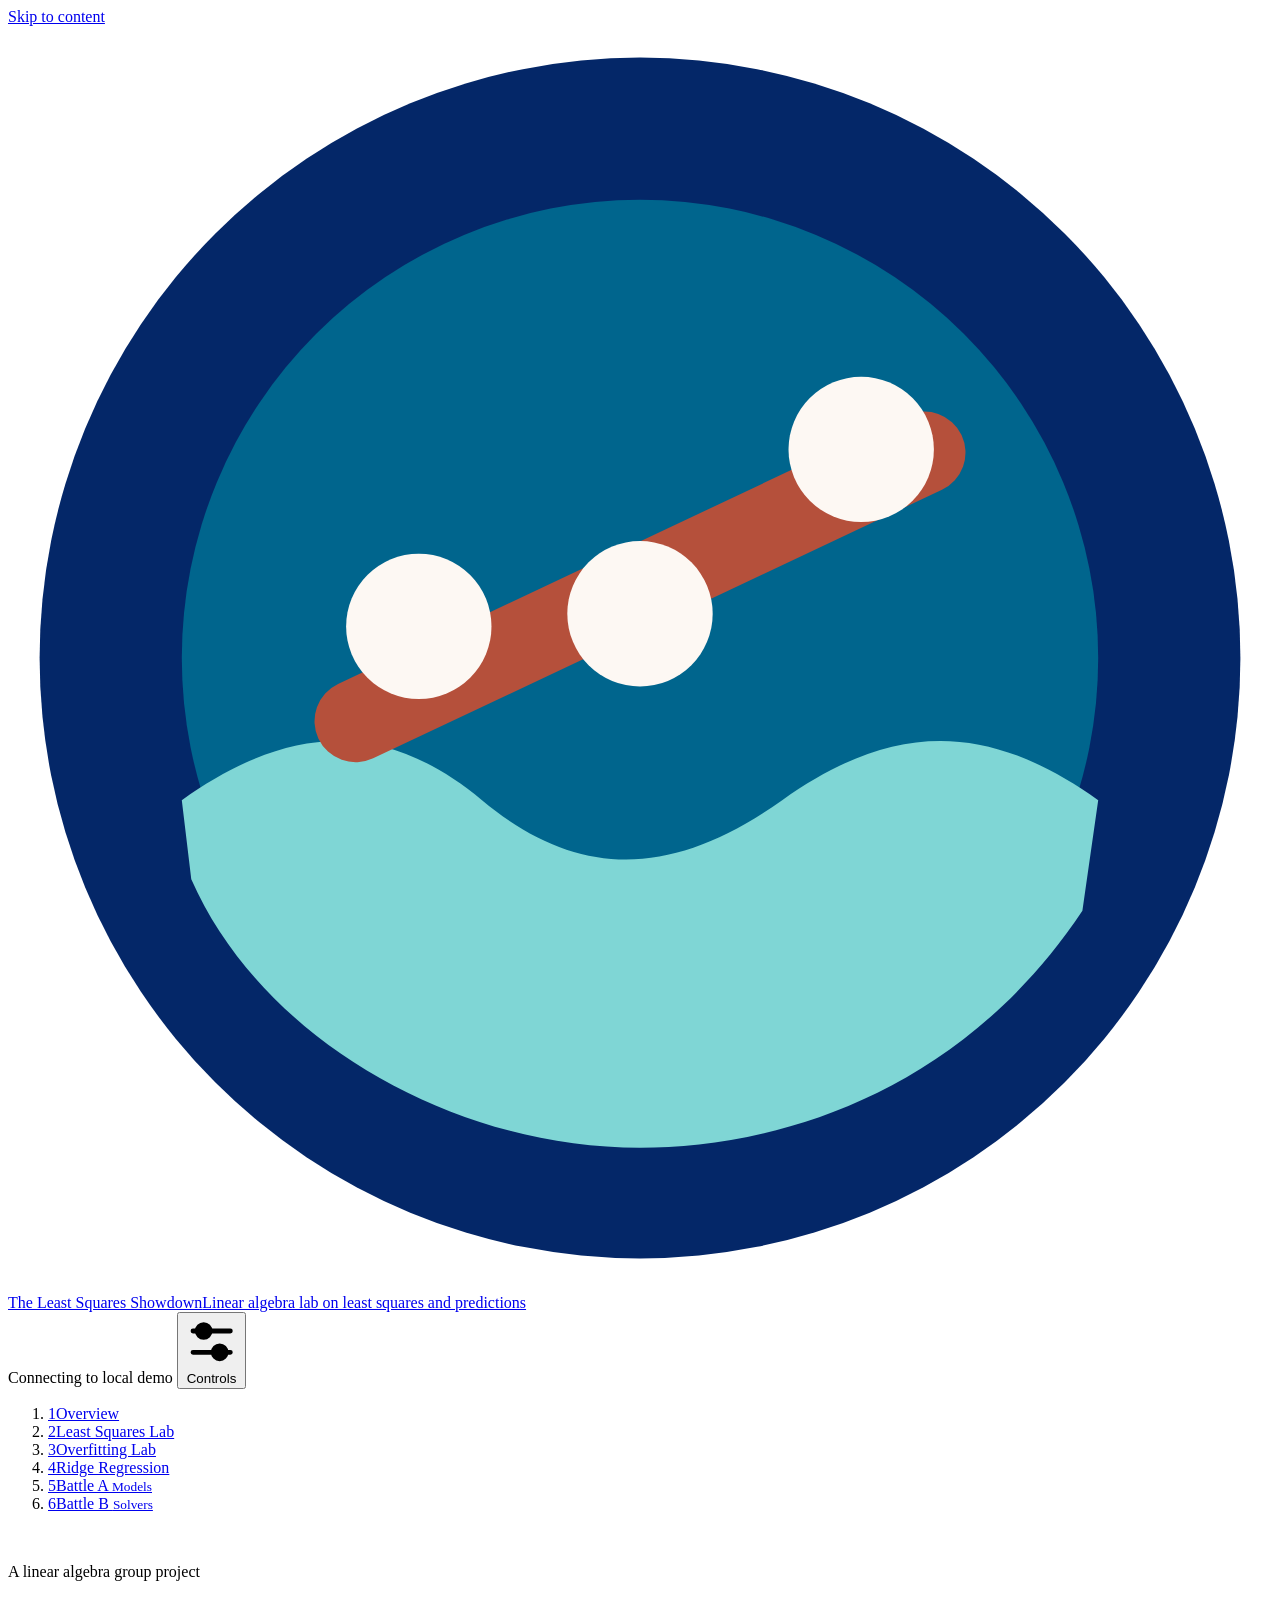
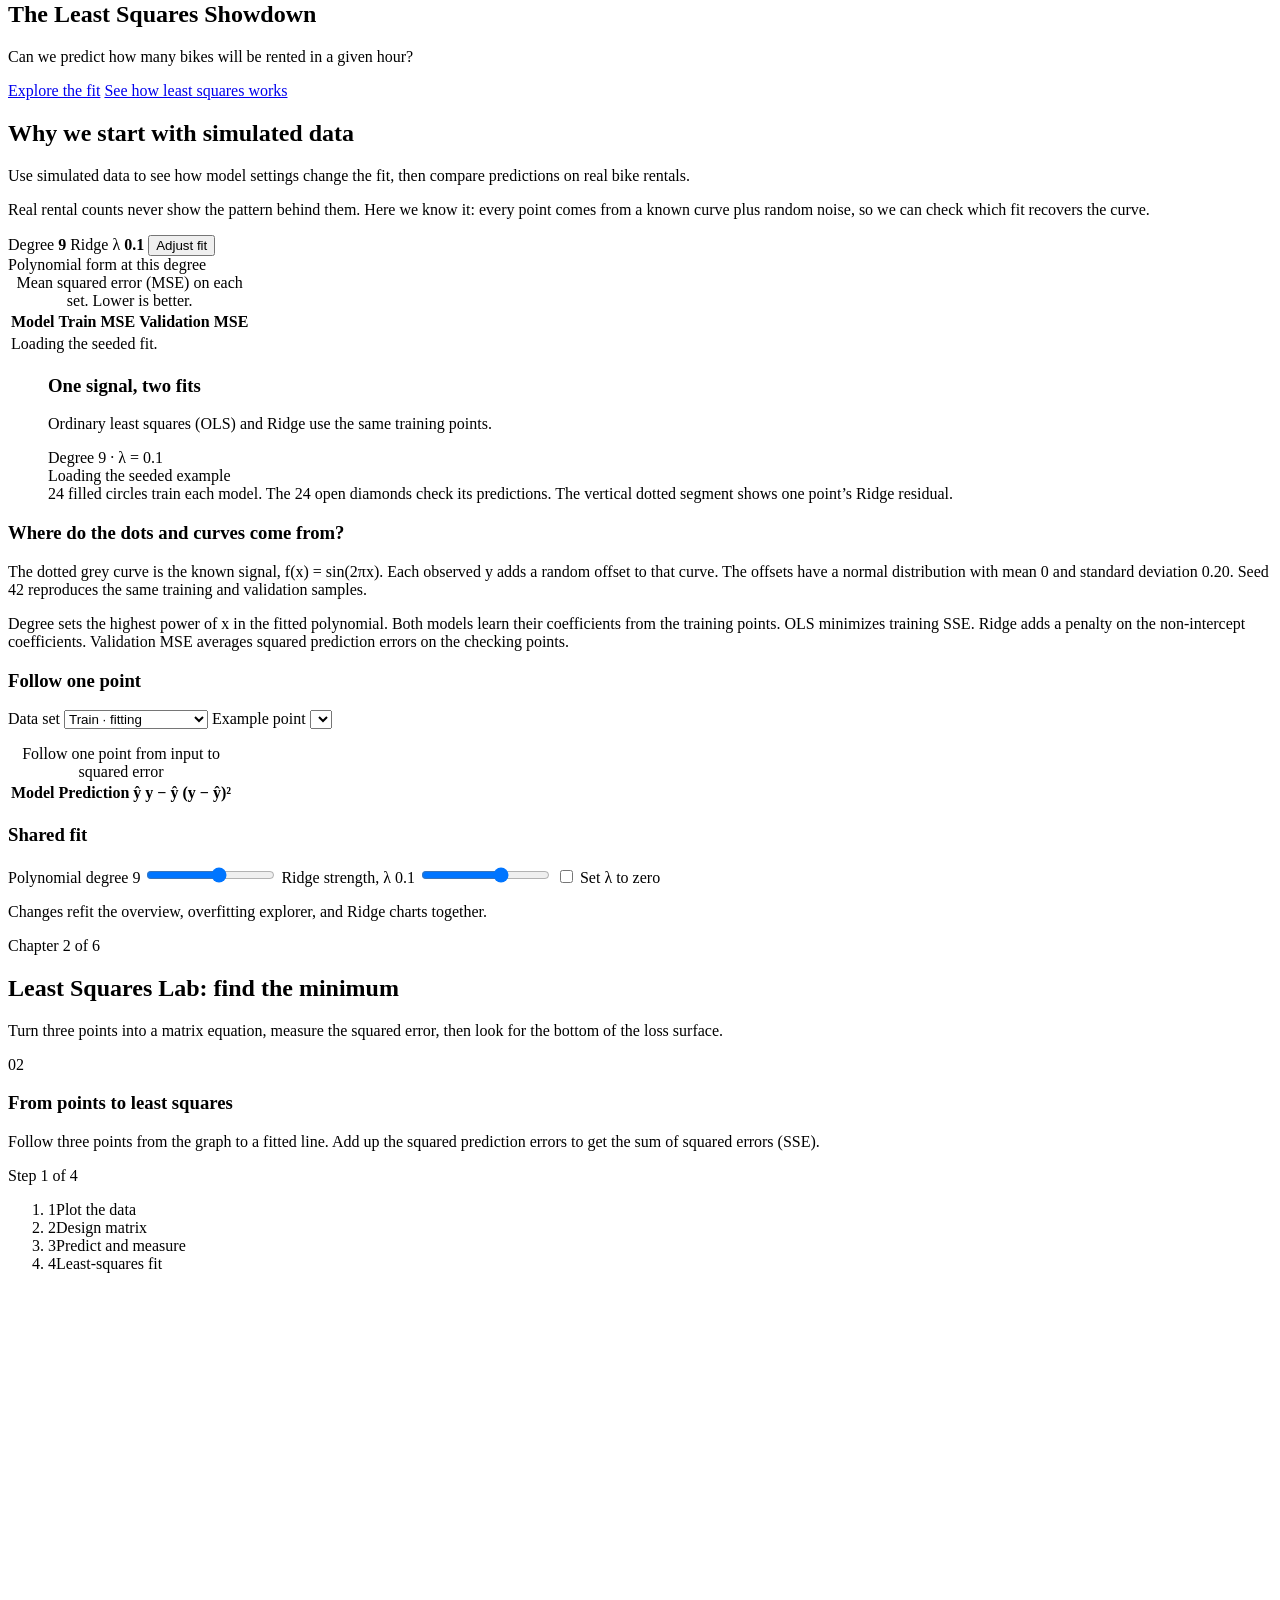
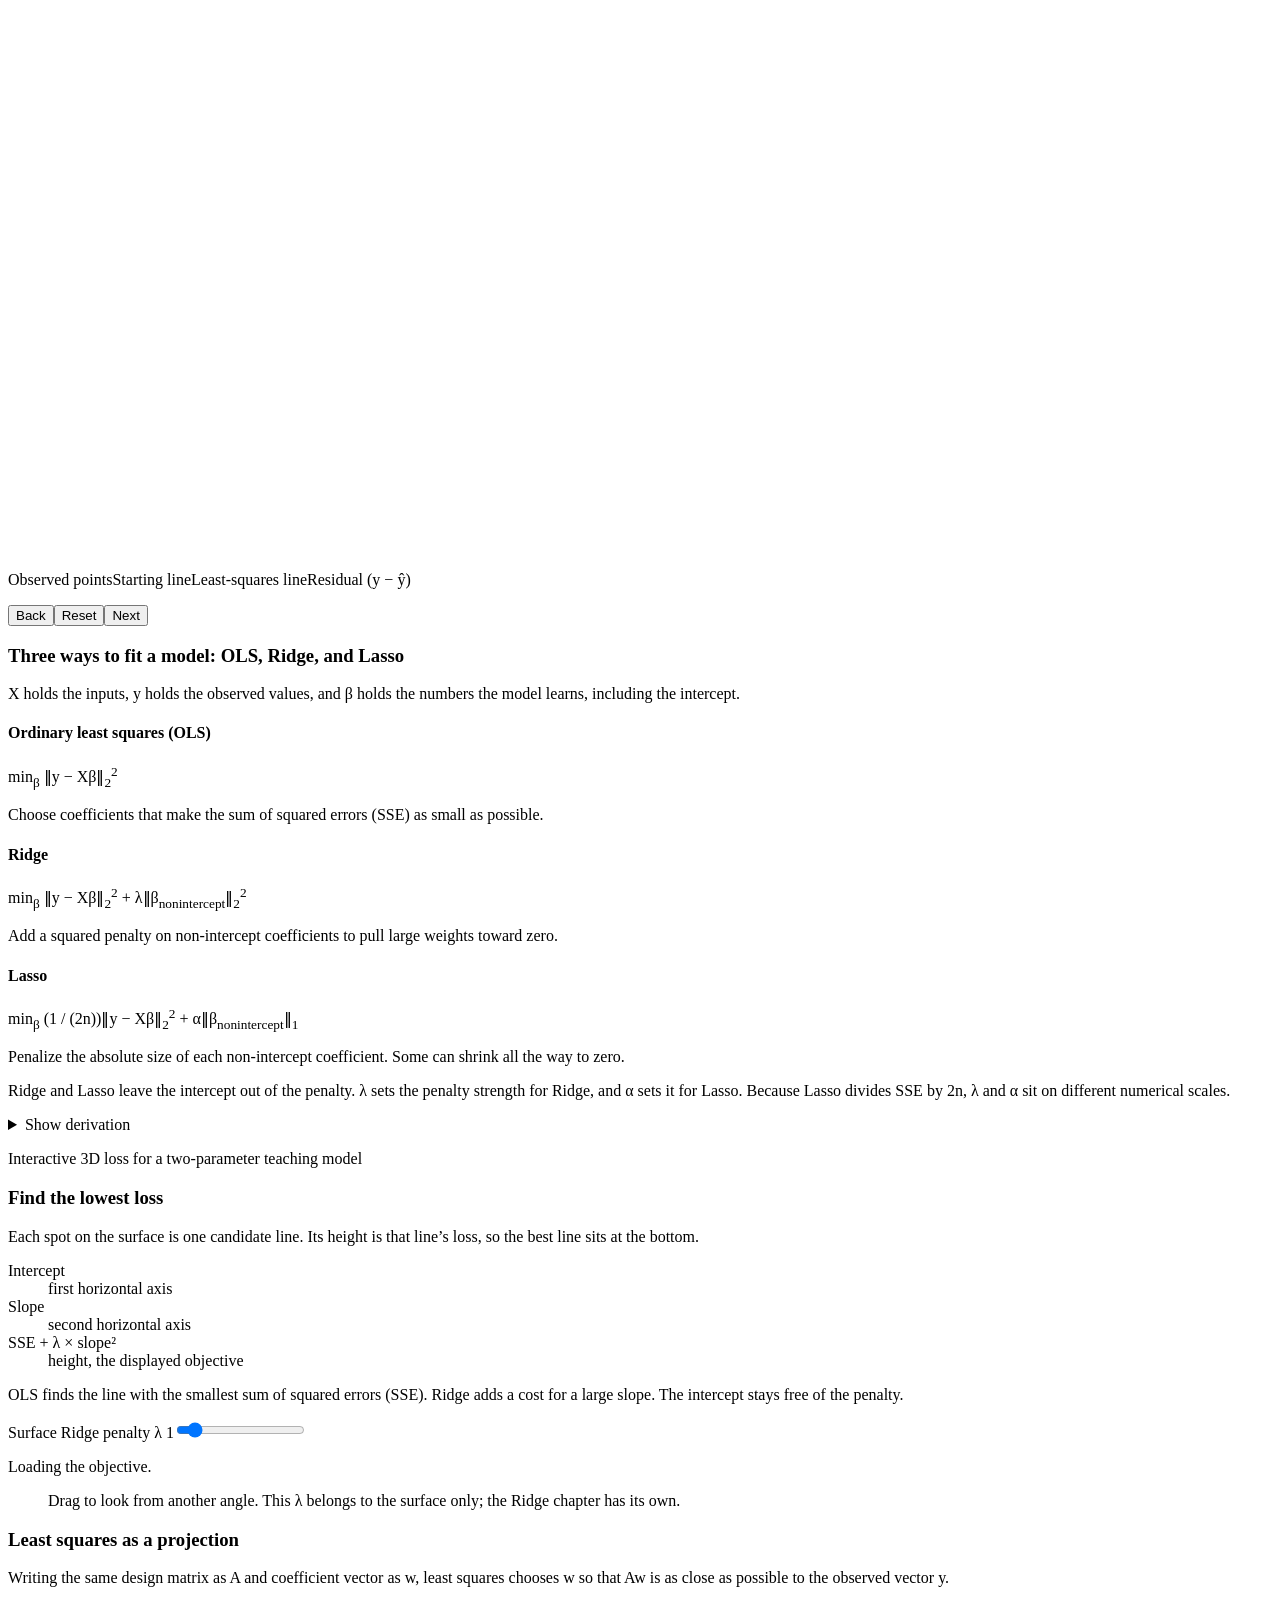
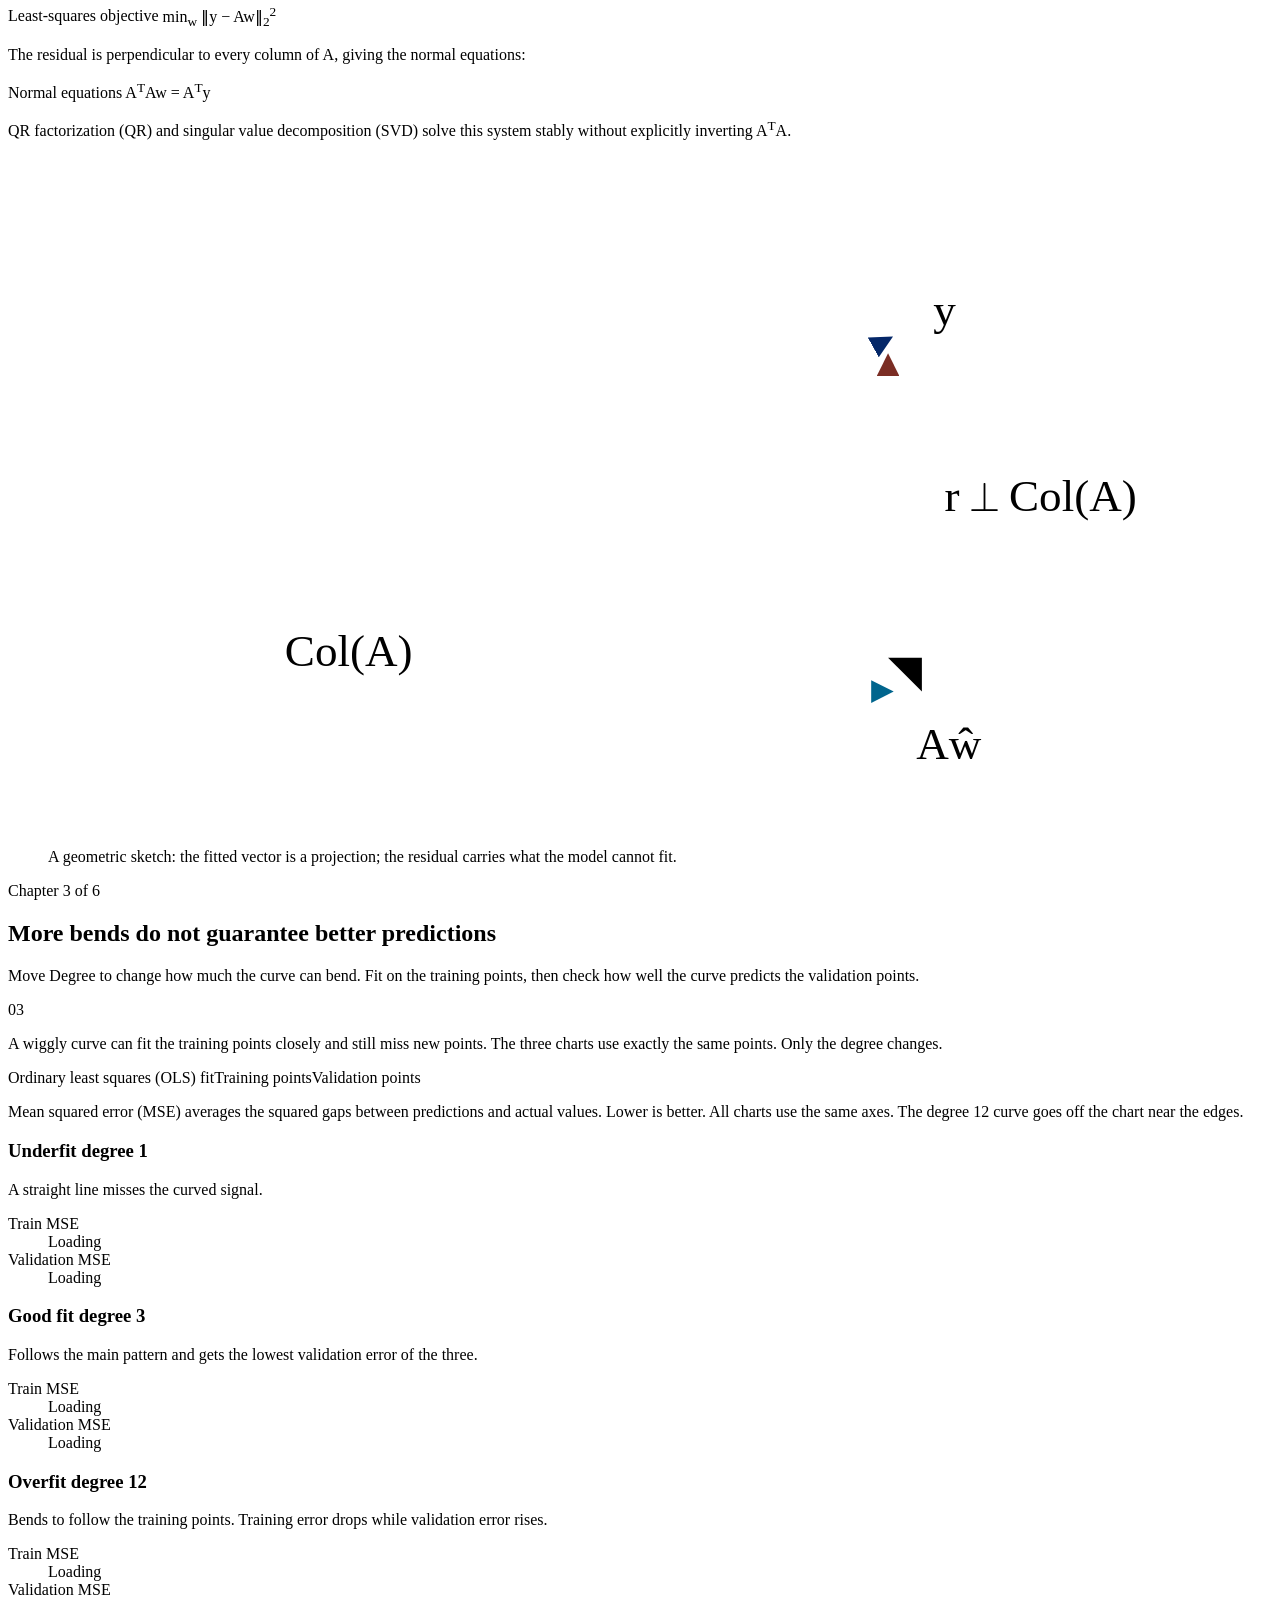
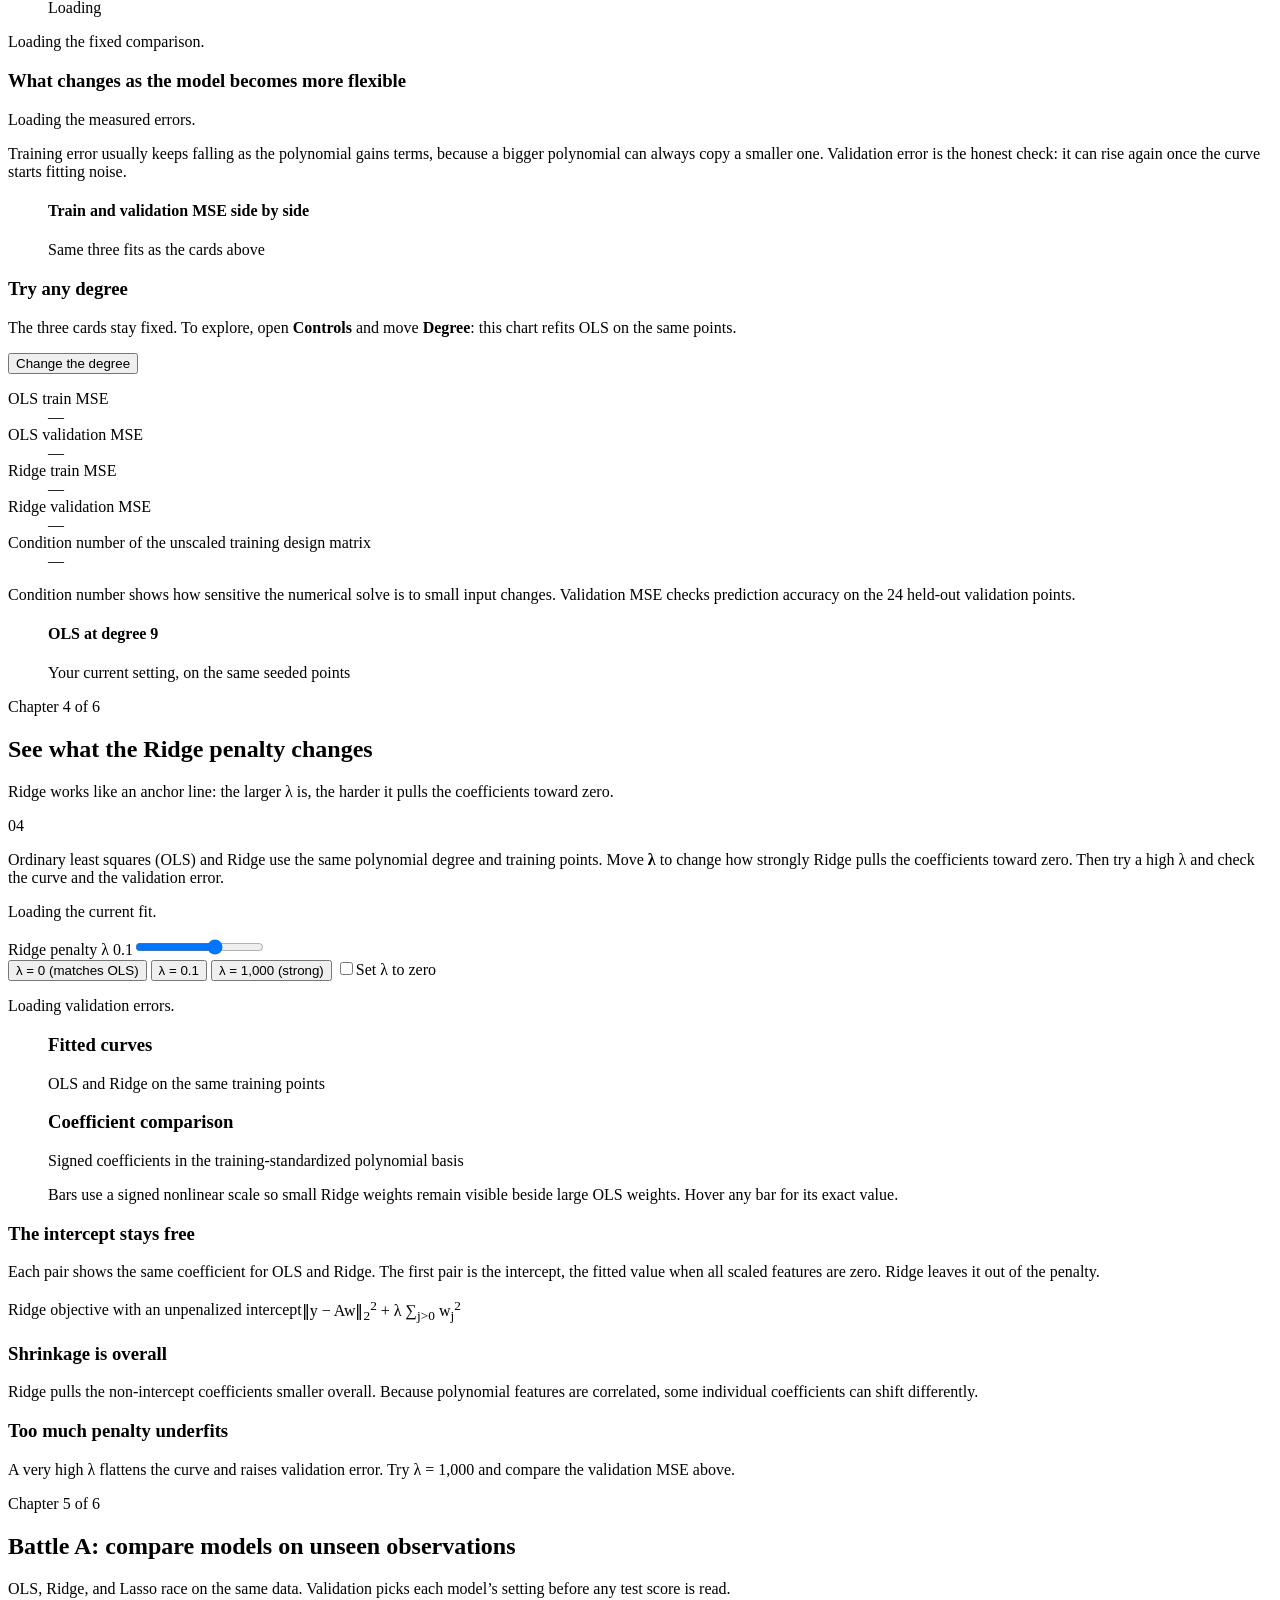
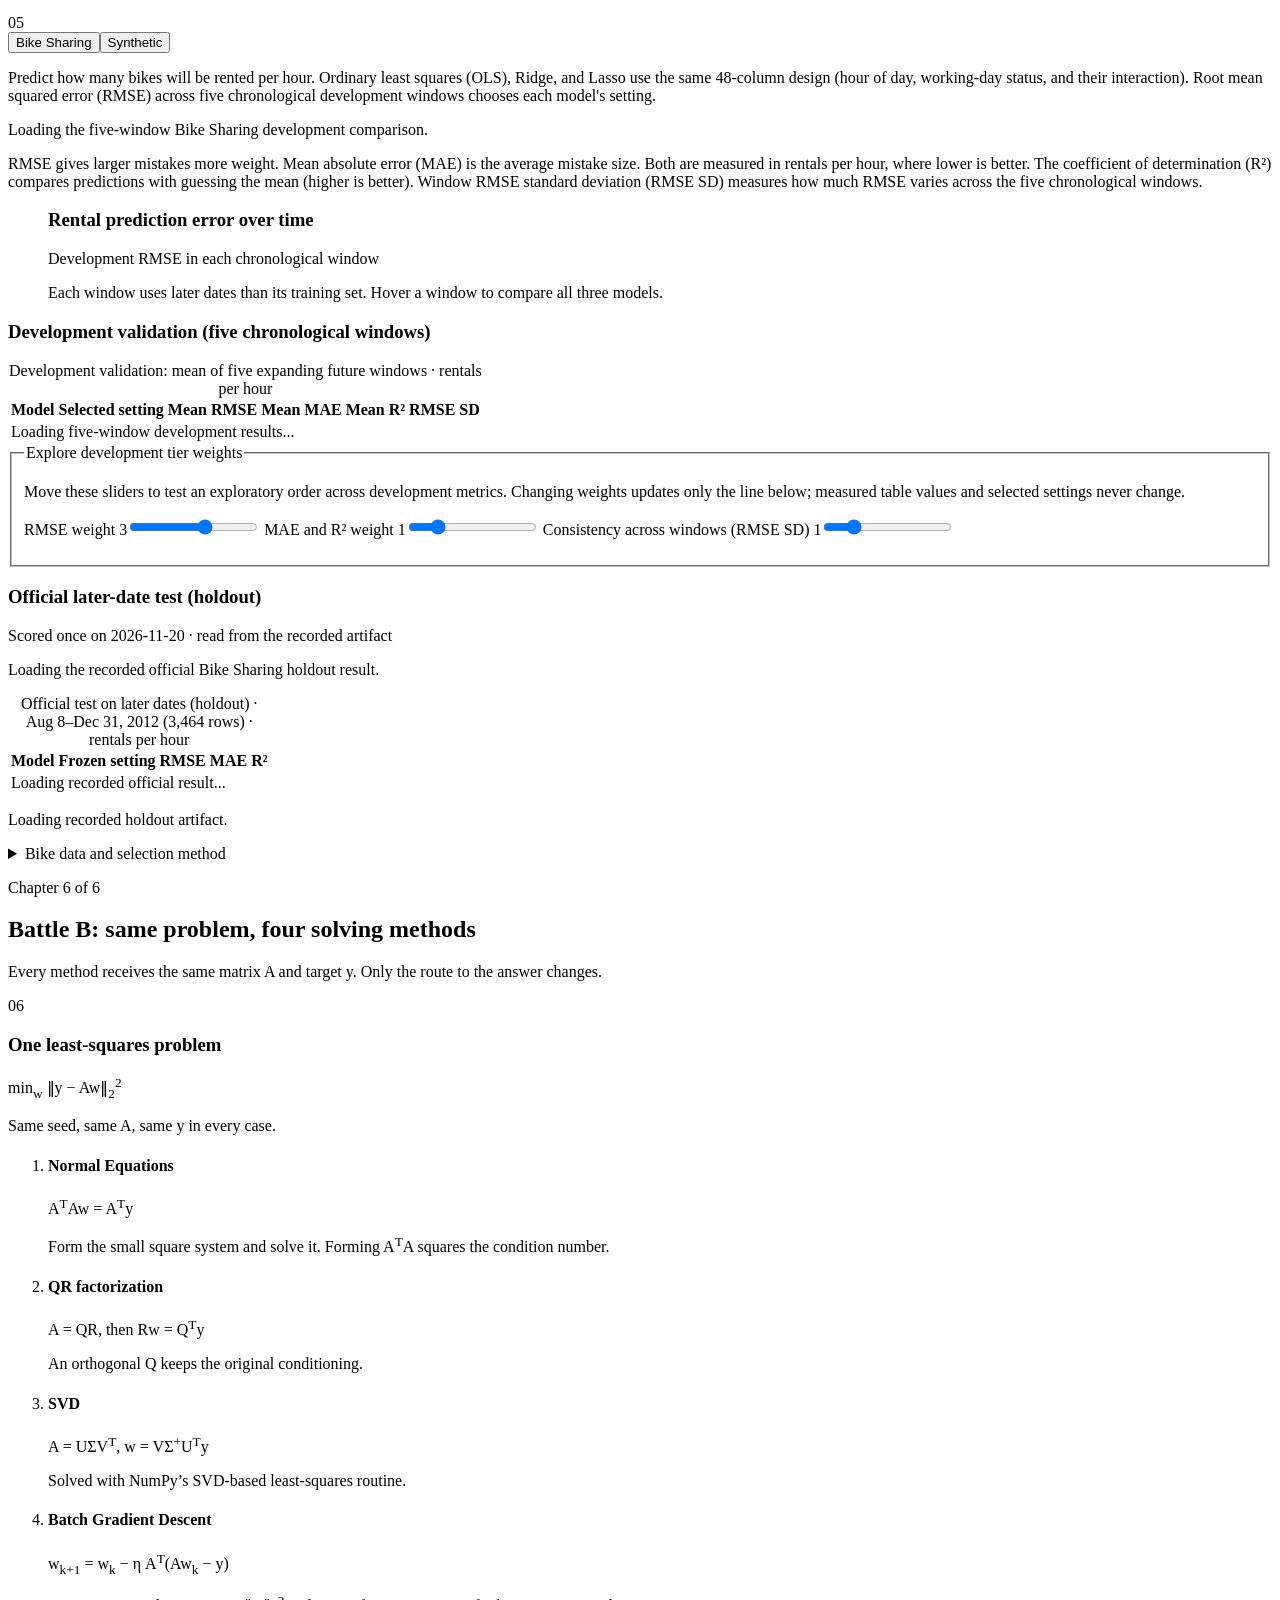
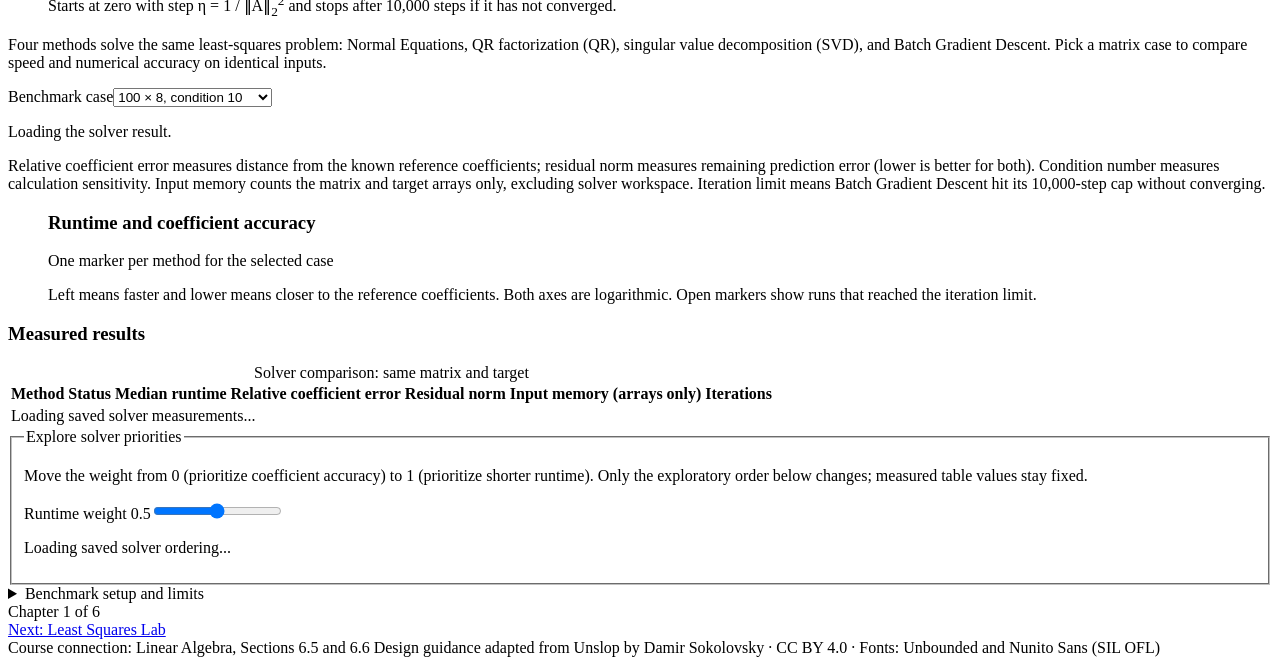
==== commit 625239c8: "Redesign presentation site with ocean harbor theme" ====
--- a/frontend/index.html
+++ b/frontend/index.html
@@ -4,145 +4,247 @@
     <meta charset="utf-8">
     <meta name="viewport" content="width=device-width, initial-scale=1">
     <meta name="description" content="An interactive linear algebra lesson on least squares, polynomial overfitting, and Ridge Regression.">
-    <meta name="theme-color" content="#111719">
-    <link rel="icon" href="data:,">
+    <meta name="theme-color" content="#eef5f8">
+    <link rel="icon" href="/img/favicon.svg" type="image/svg+xml">
     <title>The Least Squares Showdown</title>
-    <link rel="stylesheet" href="/css/tokens.css?v=upgrade1">
-    <link rel="stylesheet" href="/css/base.css?v=upgrade1">
-    <link rel="stylesheet" href="/css/layout.css?v=upgrade1">
-    <link rel="stylesheet" href="/css/components.css?v=upgrade1">
+    <link rel="preload" href="/vendor/fonts/unbounded-latin-wght-normal.woff2" as="font" type="font/woff2" crossorigin>
+    <link rel="preload" href="/vendor/fonts/nunito-sans-latin-wght-normal.woff2" as="font" type="font/woff2" crossorigin>
+    <link rel="stylesheet" href="/css/tokens.css">
+    <link rel="stylesheet" href="/css/base.css">
+    <link rel="stylesheet" href="/css/layout.css">
+    <link rel="stylesheet" href="/css/components.css">
+    <link rel="stylesheet" href="/css/classroom.css">
     <script src="/vendor/plotly.min.js"></script>
-    <script type="module" src="/js/app.js?v=upgrade1"></script>
-    <script type="module" src="/js/walkthrough.js?v=upgrade1"></script>
-    <script type="module" src="/js/overfit.js?v=upgrade1"></script>
+    <script type="module" src="/js/classroom.js"></script>
+    <script type="module" src="/js/app.js"></script>
+    <script type="module" src="/js/walkthrough.js"></script>
+    <script type="module" src="/js/overfit.js"></script>
   </head>
   <body>
     <a class="skip-link" href="#main">Skip to content</a>
 
-    <aside class="rail" aria-label="Course navigation">
-      <a class="wordmark" href="#overview"><span>The Least Squares </span><span>Showdown</span></a>
-      <p class="rail-subtitle">A linear algebra lab</p>
-      <nav class="primary-nav" aria-label="Lessons">
-        <a href="#overview" aria-current="location">Overview</a>
-        <a href="#least-squares">Least Squares Lab</a>
-        <a href="#overfitting">Overfitting Lab</a>
-        <a href="#ridge">Ridge Regression</a>
-        <a href="#results">Battle A</a><a href="#battle-b">Battle B</a>
+    <div class="app-shell">
+      <header class="masthead">
+        <a class="brand" href="#overview">
+          <svg class="brand-mark" viewBox="0 0 40 40" aria-hidden="true">
+            <circle cx="20" cy="20" r="19" fill="#042768"/>
+            <circle cx="20" cy="20" r="14.5" fill="#00658d"/>
+            <path d="M5.5 24.5 C9 22 12 22 15 24.5 S21 27 24.5 24.5 S31 22 34.5 24.5 L34 28 C30 34 24 35.5 20 35.5 C14 35.5 8 32 5.8 27 Z" fill="#7fd6d5"/>
+            <path d="M11 22 L29 13.5" stroke="#b5503b" stroke-width="2.6" stroke-linecap="round"/>
+            <g fill="#fdf8f3"><circle cx="13" cy="19" r="2.3"/><circle cx="20" cy="18.6" r="2.3"/><circle cx="27" cy="13.4" r="2.3"/></g>
+          </svg>
+          <span class="brand-text"><span class="brand-name">The Least Squares Showdown</span><span class="brand-course">Linear algebra lab on least squares and predictions</span></span>
+        </a>
+        <div class="mast-actions">
+          <span class="connection-state" id="connection-state" aria-live="polite">Connecting to local demo</span>
+          <button class="panel-toggle" id="panel-toggle" type="button" aria-expanded="false" aria-controls="lab-panel">
+            <svg viewBox="0 0 20 20" aria-hidden="true"><path d="M3 6h14M3 14h14" stroke="currentColor" stroke-width="1.8" stroke-linecap="round"/><circle cx="7" cy="6" r="2.4" fill="var(--surface)" stroke="currentColor" stroke-width="1.8"/><circle cx="13" cy="14" r="2.4" fill="var(--surface)" stroke="currentColor" stroke-width="1.8"/></svg>
+            <span>Controls</span>
+          </button>
+        </div>
+      </header>
+
+      <nav class="chapter-nav" aria-label="Presentation chapters">
+        <ol>
+          <li><a href="#overview" aria-current="page"><span class="chapter-num" aria-hidden="true">1</span><span class="chapter-name">Overview</span></a></li>
+          <li><a href="#least-squares"><span class="chapter-num" aria-hidden="true">2</span><span class="chapter-name">Least Squares Lab</span></a></li>
+          <li><a href="#overfitting"><span class="chapter-num" aria-hidden="true">3</span><span class="chapter-name">Overfitting Lab</span></a></li>
+          <li><a href="#ridge"><span class="chapter-num" aria-hidden="true">4</span><span class="chapter-name">Ridge Regression</span></a></li>
+          <li><a href="#results"><span class="chapter-num" aria-hidden="true">5</span><span class="chapter-name">Battle A <small>Models</small></span></a></li>
+          <li><a href="#battle-b"><span class="chapter-num" aria-hidden="true">6</span><span class="chapter-name">Battle B <small>Solvers</small></span></a></li>
+        </ol>
       </nav>
-      <div class="rail-note">
-        <span class="seed-line" aria-hidden="true"></span>
-        <p>Simulated data<br><span>Random seed 42 · Noise level 0.20</span></p>
-      </div>
-      <p class="rail-credit">Sections 6.5 and 6.6</p>
-    </aside>
-
-    <div class="mobile-bar">
-      <a class="wordmark" href="#overview">The Least Squares Showdown</a>
-      <details class="mobile-menu">
-        <summary aria-label="Open lesson navigation">Lessons</summary>
-        <nav class="mobile-nav" aria-label="Lessons">
-          <a href="#overview">Overview</a>
-          <a href="#least-squares">Least Squares Lab</a>
-          <a href="#overfitting">Overfitting Lab</a>
-          <a href="#ridge">Ridge Regression</a>
-          <a href="#results">Battle A</a><a href="#battle-b">Battle B</a>
-        </nav>
-      </details>
-    </div>
-
-    <div class="page-shell">
-      <header class="topline">
-        <span>Linear Algebra <span class="topline-divider">/</span> Least Squares and Predictions</span>
-        <span class="connection-state" id="connection-state" aria-live="polite">Connecting to local demo</span>
-      </header>
-
-      <div class="run-toolbar"><button class="button button-primary" id="run-all" type="button">Run All comparisons</button><p id="run-progress" role="status" aria-live="polite">Loading saved development studies.</p></div>
-      <main id="main">
-        <section class="hero section-anchor" id="overview" aria-labelledby="page-title">
-          <div class="hero-copy">
-            <p class="eyebrow">An interactive lesson in model fit</p>
-            <h1 id="page-title"><span>The Least Squares</span><span>Showdown</span></h1>
-            <p class="hero-lede">Use simulated data to see how model settings change the fit, then compare predictions on real bike rentals.</p>
-            <div class="hero-actions">
-              <a class="button button-primary" href="#overfitting">Explore the fit</a>
-              <a class="text-link" href="#least-squares">See how least squares works</a>
-            </div>
-            <p class="hero-question">Can we predict how many bikes will be rented in a given hour?</p>
-          </div>
-
-          <figure class="fit-figure" aria-labelledby="fit-title fit-caption">
-            <div class="figure-heading">
+
+      <main id="main" tabindex="-1">
+        <!-- Chapter 1 -->
+        <section class="chapter section-anchor" id="overview" aria-labelledby="page-title" data-chart="fit-chart">
+          <div class="hero">
+            <img class="hero-art" src="/img/hero-harbor.svg" alt="">
+            <div class="hero-copy">
+              <p class="hero-kicker">A linear algebra group project</p>
+              <h1 id="page-title"><span>The Least Squares</span> <span>Showdown</span></h1>
+              <p class="hero-question">Can we predict how many bikes will be rented in a given hour?</p>
+              <div class="hero-actions">
+                <a class="button button-primary" href="#overfitting">Explore the fit</a>
+                <a class="button button-light" href="#least-squares">See how least squares works</a>
+              </div>
+            </div>
+          </div>
+
+          <div class="split overview-fit">
+            <div class="split-text">
+              <h2 data-icon="compass" class="block-title">Why we start with simulated data</h2>
+              <p class="lede">Use simulated data to see how model settings change the fit, then compare predictions on real bike rentals.</p>
+              <p>Real rental counts never show the pattern behind them. Here we know it: every point comes from a known curve plus random noise, so we can check which fit recovers the curve.</p>
+              <div class="setting-row" aria-live="polite">
+                <span class="setting-chip">Degree <strong id="degree-chip">9</strong></span>
+                <span class="setting-chip">Ridge λ <strong id="lambda-chip">0.1</strong></span>
+                <button class="button button-quiet" type="button" data-open-panel="degree">Adjust fit</button>
+              </div>
+              <div class="basis-card">
+                <span class="basis-label">Polynomial form at this degree</span>
+                <output id="basis-form" class="basis-form" for="degree"></output>
+              </div>
+              <div class="mini-table">
+                <table>
+                  <caption>Mean squared error (MSE) on each set. Lower is better.</caption>
+                  <thead><tr><th scope="col">Model</th><th scope="col" class="num">Train MSE</th><th scope="col" class="num">Validation MSE</th></tr></thead>
+                  <tbody id="overview-metrics"><tr><td colspan="3" class="table-empty">Loading the seeded fit.</td></tr></tbody>
+                </table>
+              </div>
+            </div>
+
+            <figure class="figure-card fit-figure" aria-labelledby="fit-title fit-caption">
+              <div class="figure-heading">
+                <div>
+                  <h3 id="fit-title">One signal, two fits</h3>
+                  <p>Ordinary least squares (OLS) and Ridge use the same training points.</p>
+                </div>
+                <span class="figure-note" id="fit-settings">Degree 9 · λ = 0.1</span>
+              </div>
+              <div class="plot-shell">
+                <div id="fit-chart" class="fit-chart" role="img" aria-label="Training and validation samples with the true signal and ordinary least squares and Ridge fitted curves"></div>
+                <div class="chart-state" id="chart-state" role="status" aria-live="polite">Loading the seeded example</div>
+              </div>
+              <figcaption id="fit-caption">24 filled circles train each model. The 24 open diamonds check its predictions. The vertical dotted segment shows one point’s Ridge residual.</figcaption>
+              <p class="plot-error" id="plot-error" role="alert" hidden>Could not load the example. Check that the local API is running, then <button id="retry" type="button">try again</button>.</p>
+            </figure>
+          </div>
+
+          <div class="sea-divider" aria-hidden="true"></div>
+          <div class="overview-notes">
+            <section class="note-card" aria-labelledby="data-notes-title">
+              <h3 data-icon="bubbles" id="data-notes-title">Where do the dots and curves come from?</h3>
+              <p>The dotted grey curve is the known signal, f(x) = sin(2πx). Each observed y adds a random offset to that curve. The offsets have a normal distribution with mean 0 and standard deviation 0.20. Seed 42 reproduces the same training and validation samples.</p>
+              <p>Degree sets the highest power of x in the fitted polynomial. Both models learn their coefficients from the training points. OLS minimizes training SSE. Ridge adds a penalty on the non-intercept coefficients. Validation MSE averages squared prediction errors on the checking points.</p>
+            </section>
+            <section class="figure-card point-inspector" aria-labelledby="inspector-title">
+              <h3 data-icon="buoy" id="inspector-title">Follow one point</h3>
+              <div class="point-picker">
+                <label>Data set <select id="point-set"><option value="train">Train · fitting</option><option value="validation">Validation · checking</option></select></label>
+                <label>Example point <select id="point-index"></select></label>
+              </div>
+              <p id="point-observed" class="point-observed"></p>
+              <div class="table-scroll"><table><caption>Follow one point from input to squared error</caption><thead><tr><th scope="col">Model</th><th scope="col" class="num">Prediction ŷ</th><th scope="col" class="num">y − ŷ</th><th scope="col" class="num">(y − ŷ)²</th></tr></thead><tbody id="point-rows"></tbody></table></div>
+            </section>
+          </div>
+
+          <div id="fit-controls" class="control-group" aria-label="Fit controls">
+            <h3 class="control-title">Shared fit</h3>
+            <label class="range-control" for="degree">
+              <span>Polynomial degree</span>
+              <output id="degree-value" for="degree">9</output>
+              <input id="degree" type="range" min="1" max="15" step="1" value="9">
+            </label>
+            <label class="range-control lambda-control" for="lambda">
+              <span>Ridge strength, λ</span>
+              <output id="lambda-value" for="lambda">0.1</output>
+              <input id="lambda" type="range" min="-8" max="3" step="0.1" value="-1">
+            </label>
+            <label class="check-control" for="no-regularization">
+              <input id="no-regularization" type="checkbox">
+              <span>Set λ to zero</span>
+            </label>
+            <p class="control-hint">Changes refit the overview, overfitting explorer, and Ridge charts together.</p>
+          </div>
+        </section>
+
+        <!-- Chapter 2 -->
+        <section class="chapter section-anchor" id="least-squares" aria-labelledby="least-title" data-chart="walk-plot">
+          <header class="chapter-head">
+            <div class="chapter-head-text">
+              <p class="chapter-count">Chapter 2 of 6</p>
+              <h2 id="least-title">Least Squares Lab: find the minimum</h2>
+              <p class="chapter-lede">Turn three points into a matrix equation, measure the squared error, then look for the bottom of the loss surface.</p>
+            </div>
+            <span class="chapter-watermark" aria-hidden="true">02</span>
+            <img class="porthole" src="/img/porthole-least-squares.svg" alt="">
+          </header>
+
+          <section class="figure-card walkthrough" aria-labelledby="walkthrough-title">
+            <div class="walkthrough-top">
               <div>
-                <h2 id="fit-title">One signal, two fits</h2>
-                <p>Ordinary least squares (OLS) and Ridge use the same training points.</p>
-              </div>
-              <span class="figure-note">Illustrative example</span>
-            </div>
-            <div class="plot-shell">
-              <div id="fit-chart" class="fit-chart" role="img" aria-label="Training and validation samples with the true signal and ordinary least squares and Ridge fitted curves"></div>
-              <div class="chart-state" id="chart-state" role="status" aria-live="polite">Loading the seeded example</div>
-            </div>
-            <figcaption id="fit-caption">Filled circles are training points. Open diamonds are validation points we use to check predictions. The dotted line marks one residual, the gap from a prediction to the observed value.</figcaption>
-            <div class="control-strip" aria-label="Fit controls">
-              <label class="range-control" for="degree">
-                <span>Polynomial degree</span>
-                <output id="degree-value" for="degree">9</output>
-                <input id="degree" type="range" min="1" max="15" step="1" value="9">
-              </label>
-              <label class="range-control lambda-control" for="lambda">
-                <span>Ridge strength, λ</span>
-                <output id="lambda-value" for="lambda">0.1</output>
-                <input id="lambda" type="range" min="-8" max="3" step="0.1" value="-1">
-              </label>
-              <label class="check-control" for="no-regularization">
-                <input id="no-regularization" type="checkbox">
-                <span>Set λ to zero</span>
-              </label>
-            </div>
-            <p class="plot-error" id="plot-error" role="alert" hidden>Could not load the example. Check that the local API is running, then <button id="retry" type="button">try again</button>.</p>
-          </figure>
-        </section>
-
-        <section class="lesson-section section-anchor" id="least-squares" aria-labelledby="least-title">
-          <div class="section-heading">
-            <span class="section-index">01</span>
-            <div>
-              <p class="eyebrow">The linear algebra</p>
-              <h2 id="least-title">Least Squares Lab: find the minimum</h2>
-            </div>
-          </div>
-          <section class="walkthrough" aria-labelledby="walkthrough-title">
-            <div class="walkthrough-heading"><div><p class="eyebrow">Worked example: three observations</p><h3 id="walkthrough-title">From Points to Least Squares</h3><p>Follow three points from the graph to a fitted line. Add up the squared prediction errors to get the sum of squared errors (SSE).</p></div><span id="walk-step-indicator" class="step-indicator" aria-live="polite">Step 1 of 4</span></div>
-            <div class="walkthrough-grid"><div class="walk-graph"><svg id="walk-plot" viewBox="0 0 440 300" role="img" aria-label="Worked example graph of observed points"></svg><p class="walk-legend"><span class="legend-observed">Observed points</span><span class="legend-start">Starting line</span><span class="legend-fit">Least-squares line</span><span class="legend-residual">Residual (y &minus; &#375;)</span></p></div><div id="walk-content" class="walk-content" aria-live="polite"></div></div>
-            <div class="walk-controls" role="group" aria-label="Worked example steps"><button id="walk-back" class="button" type="button">Back</button><button id="walk-next" class="button button-primary" type="button">Next</button><button id="walk-reset" class="button" type="button">Reset</button></div>
-          </section>
-          <section class="model-formulas" aria-labelledby="models-title"><p class="eyebrow">Three ways to fit a model</p><h3 id="models-title">Ordinary least squares (OLS), Ridge, and Lasso</h3><p>X holds the inputs, y holds the observed values, and &beta; holds the numbers the model learns, including the intercept.</p><div class="formula-grid">
-            <div class="formula-card"><h4>Ordinary least squares (OLS)</h4><p class="formula">min<sub>&beta;</sub> &Vert;y &minus; X&beta;&Vert;<sub>2</sub><sup>2</sup></p><p>Choose coefficients that make the sum of squared errors (SSE) as small as possible.</p></div>
-            <div class="formula-card"><h4>Ridge</h4><p class="formula">min<sub>&beta;</sub> &Vert;y &minus; X&beta;&Vert;<sub>2</sub><sup>2</sup> + &lambda;&Vert;&beta;<sub>nonintercept</sub>&Vert;<sub>2</sub><sup>2</sup></p><p>Add a squared penalty on non-intercept coefficients to pull large weights toward zero.</p></div>
-            <div class="formula-card"><h4>Lasso</h4><p class="formula">min<sub>&beta;</sub> (1 / (2n))&Vert;y &minus; X&beta;&Vert;<sub>2</sub><sup>2</sup> + &alpha;&Vert;&beta;<sub>nonintercept</sub>&Vert;<sub>1</sub></p><p>Penalize the absolute size of each non-intercept coefficient. Some can shrink all the way to zero.</p></div>
-          </div><p class="formula-note">Ridge and Lasso leave the intercept out of the penalty. &lambda; sets the penalty strength for Ridge, and &alpha; sets it for Lasso. Because Lasso divides SSE by 2n, &lambda; and &alpha; sit on different numerical scales.</p><details class="method-details"><summary>Show derivation</summary><p>For Ridge, set the gradient to zero: (X<sup>T</sup>X + &lambda;P)&beta; = X<sup>T</sup>y, with P = diag(0, 1, &hellip;, 1). The zero leaves the intercept unpenalized.</p><p>For a non-intercept Lasso coordinate j, let r<sub>j</sub> = y &minus; X&beta; + X<sub>j</sub>&beta;<sub>j</sub>, &rho;<sub>j</sub> = X<sub>j</sub><sup>T</sup>r<sub>j</sub>/n, and z<sub>j</sub> = &Vert;X<sub>j</sub>&Vert;<sub>2</sub><sup>2</sup>/n. Then &beta;<sub>j</sub> &larr; S(&rho;<sub>j</sub>, &alpha;)/z<sub>j</sub>, where S(t, &alpha;) = sign(t) max(|t| &minus; &alpha;, 0). Update the intercept without thresholding.</p></details></section>
-          <div class="surface-panel"><div class="surface-copy"><p class="eyebrow">Interactive 3D loss (two-parameter teaching model)</p><h3>Find the lowest loss</h3><p>Each spot represents one candidate line. The horizontal axes show its intercept and slope, and height shows the displayed objective. Drag the surface to inspect from another angle.</p><p>Ordinary least squares (OLS) finds the line with the smallest sum of squared errors (SSE). Ridge adds a cost for a large slope while keeping the intercept free of the penalty.</p><label for="surface-penalty">Surface Ridge penalty &lambda; <output id="surface-penalty-value">1</output></label><input id="surface-penalty" type="range" min="0" max="10" step="0.5" value="1"><p id="surface-status" role="status" aria-live="polite">Loading the objective.</p></div><div id="loss-surface" class="surface-plot" role="img" aria-label="Three-dimensional loss surface: intercept, slope, and objective value"></div></div>
-          <div class="lesson-grid geometry-grid">
-            <div class="lesson-copy">
+                <h3 data-icon="map" id="walkthrough-title">From points to least squares</h3>
+                <p>Follow three points from the graph to a fitted line. Add up the squared prediction errors to get the sum of squared errors (SSE).</p>
+              </div>
+              <span id="walk-step-indicator" class="step-indicator" aria-live="polite">Step 1 of 4</span>
+            </div>
+            <ol class="stepper" aria-label="Worked example progress">
+              <li data-step="0"><span>1</span>Plot the data</li>
+              <li data-step="1"><span>2</span>Design matrix</li>
+              <li data-step="2"><span>3</span>Predict and measure</li>
+              <li data-step="3"><span>4</span>Least-squares fit</li>
+            </ol>
+            <div class="split walkthrough-grid">
+              <div id="walk-content" class="walk-content split-text" aria-live="polite"></div>
+              <div class="walk-graph">
+                <svg id="walk-plot" viewBox="0 0 440 300" role="img" aria-label="Worked example graph of observed points"></svg>
+                <p class="walk-legend"><span class="legend-observed">Observed points</span><span class="legend-start">Starting line</span><span class="legend-fit">Least-squares line</span><span class="legend-residual">Residual (y &minus; &#375;)</span></p>
+              </div>
+            </div>
+            <div class="walk-controls" role="group" aria-label="Worked example steps"><button id="walk-back" class="button button-secondary" type="button">Back</button><button id="walk-reset" class="button button-quiet" type="button">Reset</button><button id="walk-next" class="button button-primary" type="button">Next</button></div>
+          </section>
+
+          <div class="sea-divider" aria-hidden="true"></div>
+          <section class="objectives" aria-labelledby="models-title">
+            <div class="block-head">
+              <h3 data-icon="shell" id="models-title">Three ways to fit a model: OLS, Ridge, and Lasso</h3>
+              <p>X holds the inputs, y holds the observed values, and &beta; holds the numbers the model learns, including the intercept.</p>
+            </div>
+            <div class="formula-grid">
+              <article class="formula-card formula-ols"><h4>Ordinary least squares (OLS)</h4><p class="formula">min<sub>&beta;</sub> &Vert;y &minus; X&beta;&Vert;<sub>2</sub><sup>2</sup></p><p>Choose coefficients that make the sum of squared errors (SSE) as small as possible.</p></article>
+              <article class="formula-card formula-ridge"><h4>Ridge</h4><p class="formula">min<sub>&beta;</sub> &Vert;y &minus; X&beta;&Vert;<sub>2</sub><sup>2</sup> + &lambda;&Vert;&beta;<sub>nonintercept</sub>&Vert;<sub>2</sub><sup>2</sup></p><p>Add a squared penalty on non-intercept coefficients to pull large weights toward zero.</p></article>
+              <article class="formula-card formula-lasso"><h4>Lasso</h4><p class="formula">min<sub>&beta;</sub> (1 / (2n))&Vert;y &minus; X&beta;&Vert;<sub>2</sub><sup>2</sup> + &alpha;&Vert;&beta;<sub>nonintercept</sub>&Vert;<sub>1</sub></p><p>Penalize the absolute size of each non-intercept coefficient. Some can shrink all the way to zero.</p></article>
+            </div>
+            <p class="formula-note">Ridge and Lasso leave the intercept out of the penalty. &lambda; sets the penalty strength for Ridge, and &alpha; sets it for Lasso. Because Lasso divides SSE by 2n, &lambda; and &alpha; sit on different numerical scales.</p>
+            <details class="method-details"><summary>Show derivation</summary><p>For Ridge, set the gradient to zero: (X<sup>T</sup>X + &lambda;P)&beta; = X<sup>T</sup>y, with P = diag(0, 1, &hellip;, 1). The zero leaves the intercept unpenalized.</p><p>For a non-intercept Lasso coordinate j, let r<sub>j</sub> = y &minus; X&beta; + X<sub>j</sub>&beta;<sub>j</sub>, &rho;<sub>j</sub> = X<sub>j</sub><sup>T</sup>r<sub>j</sub>/n, and z<sub>j</sub> = &Vert;X<sub>j</sub>&Vert;<sub>2</sub><sup>2</sup>/n. Then &beta;<sub>j</sub> &larr; S(&rho;<sub>j</sub>, &alpha;)/z<sub>j</sub>, where S(t, &alpha;) = sign(t) max(|t| &minus; &alpha;, 0). Update the intercept without thresholding.</p></details>
+          </section>
+
+          <div class="sea-divider" aria-hidden="true"></div>
+          <section class="split surface-split" aria-labelledby="surface-title">
+            <div class="split-text surface-copy">
+              <p class="block-kicker">Interactive 3D loss for a two-parameter teaching model</p>
+              <h3 data-icon="lighthouse" id="surface-title">Find the lowest loss</h3>
+              <p>Each spot on the surface is one candidate line. Its height is that line’s loss, so the best line sits at the bottom.</p>
+              <dl class="axis-key">
+                <div><dt>Intercept</dt><dd>first horizontal axis</dd></div>
+                <div><dt>Slope</dt><dd>second horizontal axis</dd></div>
+                <div><dt id="surface-height-label">SSE + λ × slope²</dt><dd>height, the displayed objective</dd></div>
+              </dl>
+              <p>OLS finds the line with the smallest sum of squared errors (SSE). Ridge adds a cost for a large slope. The intercept stays free of the penalty.</p>
+              <div class="surface-control"><label for="surface-penalty">Surface Ridge penalty &lambda; <output id="surface-penalty-value" for="surface-penalty">1</output></label><input id="surface-penalty" type="range" min="0" max="10" step="0.5" value="1"></div>
+              <p id="surface-status" class="surface-status" role="status" aria-live="polite">Loading the objective.</p>
+            </div>
+            <figure class="figure-card surface-figure">
+              <div id="loss-surface" class="surface-plot" role="img" aria-label="Three-dimensional loss surface: intercept, slope, and objective value"></div>
+              <figcaption>Drag to look from another angle. This λ belongs to the surface only; the Ridge chapter has its own.</figcaption>
+            </figure>
+          </section>
+
+          <div class="sea-divider" aria-hidden="true"></div>
+          <section class="split geometry-split" aria-labelledby="geometry-heading">
+            <div class="split-text lesson-copy">
+              <h3 data-icon="compass" id="geometry-heading">Least squares as a projection</h3>
               <p>Writing the same design matrix as <span class="math-inline">A</span> and coefficient vector as <span class="math-inline">w</span>, least squares chooses <span class="math-inline">w</span> so that <span class="math-inline">Aw</span> is as close as possible to the observed vector <span class="math-inline">y</span>.</p>
               <div class="equation-block" aria-label="Minimize the squared length of y minus A w">
                 <span class="equation-label">Least-squares objective</span>
                 <span class="equation">min<sub>w</sub> ‖y − Aw‖<sub>2</sub><sup>2</sup></span>
               </div>
               <p>The residual is perpendicular to every column of <span class="math-inline">A</span>, giving the normal equations:</p>
-              <div class="equation-block equation-compact" aria-label="A transpose A w equals A transpose y">
+              <div class="equation-block" aria-label="A transpose A w equals A transpose y">
+                <span class="equation-label">Normal equations</span>
                 <span class="equation">A<sup>T</sup>Aw = A<sup>T</sup>y</span>
               </div>
               <p class="method-note">QR factorization (QR) and singular value decomposition (SVD) solve this system stably without explicitly inverting <span class="math-inline">A<sup>T</sup>A</span>.</p>
             </div>
-            <figure class="geometry-figure">
+            <figure class="figure-card geometry-figure">
               <svg viewBox="0 0 420 244" role="img" aria-labelledby="geometry-title geometry-desc">
                 <title id="geometry-title">Least-squares projection</title>
                 <desc id="geometry-desc">The fitted vector A w lies in the column space of A. The residual from A w to y is perpendicular to that subspace.</desc>
                 <defs>
-                  <marker id="arrow-ink" markerWidth="8" markerHeight="8" refX="6" refY="4" orient="auto"><path d="M0,0 L8,4 L0,8 z" fill="#eff5f1"></path></marker>
-                  <marker id="arrow-teal" markerWidth="8" markerHeight="8" refX="6" refY="4" orient="auto"><path d="M0,0 L8,4 L0,8 z" fill="#61c9b2"></path></marker>
-                  <marker id="arrow-rust" markerWidth="8" markerHeight="8" refX="6" refY="4" orient="auto"><path d="M0,0 L8,4 L0,8 z" fill="#e8956b"></path></marker>
+                  <marker id="arrow-ink" markerWidth="8" markerHeight="8" refX="6" refY="4" orient="auto"><path d="M0,0 L8,4 L0,8 z" fill="#042768"></path></marker>
+                  <marker id="arrow-teal" markerWidth="8" markerHeight="8" refX="6" refY="4" orient="auto"><path d="M0,0 L8,4 L0,8 z" fill="#00658d"></path></marker>
+                  <marker id="arrow-rust" markerWidth="8" markerHeight="8" refX="6" refY="4" orient="auto"><path d="M0,0 L8,4 L0,8 z" fill="#7b2d24"></path></marker>
                 </defs>
                 <path class="geometry-plane" d="M48 190 L362 190"></path>
                 <path class="geometry-axis" d="M72 212 L72 28"></path>
@@ -151,130 +253,282 @@
                 <path class="geometry-residual" d="M298 184 L298 72" marker-end="url(#arrow-rust)"></path>
                 <path class="geometry-right-angle" d="M298 178 L310 178 L310 190"></path>
                 <text x="314" y="60">y</text>
-                <text x="308" y="214">Aŵ</text>
+                <text x="308" y="214">Aŵ</text>
                 <text x="318" y="126">r ⟂ Col(A)</text>
                 <text x="84" y="181">Col(A)</text>
               </svg>
               <figcaption>A geometric sketch: the fitted vector is a projection; the residual carries what the model cannot fit.</figcaption>
             </figure>
-          </div>
+          </section>
         </section>
 
-        <section class="lesson-section section-anchor" id="overfitting" aria-labelledby="overfit-title">
-          <div class="section-heading">
-            <span class="section-index">02</span>
-            <div>
-              <p class="eyebrow">Overfitting lab</p>
+        <!-- Chapter 3 -->
+        <section class="chapter section-anchor" id="overfitting" aria-labelledby="overfit-title" data-chart="explore-chart">
+          <header class="chapter-head">
+            <div class="chapter-head-text">
+              <p class="chapter-count">Chapter 3 of 6</p>
               <h2 id="overfit-title">More bends do not guarantee better predictions</h2>
-            </div>
-          </div>
-          <div class="section-body">
-            <p>Move <strong>Degree</strong> in the overview to change how much the curve can bend. <a href="#degree">Go to the Degree control.</a> The model fits the training points. The validation points show how it predicts data it has not seen.</p>
-            <p>A wiggly curve can fit training points closely and still miss new points. The three charts use exactly the same points. Only the degree changes.</p>
+              <p class="chapter-lede">Move Degree to change how much the curve can bend. Fit on the training points, then check how well the curve predicts the validation points.</p>
+            </div>
+            <span class="chapter-watermark" aria-hidden="true">03</span>
+            <img class="porthole" src="/img/porthole-overfitting.svg" alt="">
+          </header>
+
+          <div class="overfit-intro">
+            <p>A wiggly curve can fit the training points closely and still miss new points. The three charts use exactly the same points. Only the degree changes.</p>
             <p class="compare-legend"><span class="legend-line">Ordinary least squares (OLS) fit</span><span class="legend-train">Training points</span><span class="legend-validation">Validation points</span></p>
             <p class="metric-help">Mean squared error (MSE) averages the squared gaps between predictions and actual values. Lower is better. All charts use the same axes. The degree 12 curve goes off the chart near the edges.</p>
-            <div class="overfit-cards">
-              <article class="overfit-card"><h3>Underfit <span>degree 1</span></h3><div id="underfit-plot" class="small-fit-plot" role="img" aria-label="Degree 1 OLS underfit on fixed training and validation points"></div><p>A straight line misses the curved signal.</p><dl><div><dt>Train MSE</dt><dd id="underfit-train">Loading</dd></div><div><dt>Validation MSE</dt><dd id="underfit-validation">Loading</dd></div></dl></article>
-              <article class="overfit-card"><h3>Good fit <span>degree 3</span></h3><div id="goodfit-plot" class="small-fit-plot" role="img" aria-label="Degree 3 OLS fit on fixed training and validation points"></div><p>Follows the main pattern and gets the lowest validation error of the three.</p><dl><div><dt>Train MSE</dt><dd id="goodfit-train">Loading</dd></div><div><dt>Validation MSE</dt><dd id="goodfit-validation">Loading</dd></div></dl></article>
-              <article class="overfit-card"><h3>Overfit <span>degree 12</span></h3><div id="overfit-plot" class="small-fit-plot" role="img" aria-label="Degree 12 OLS overfit on fixed training and validation points"></div><p>Bends to follow the training points. Training error drops while validation error rises.</p><dl><div><dt>Train MSE</dt><dd id="overfit-train">Loading</dd></div><div><dt>Validation MSE</dt><dd id="overfit-validation">Loading</dd></div></dl></article>
-            </div>
-            <p id="overfit-status" role="status" aria-live="polite">Loading the fixed comparison.</p>
-            <details class="method-details"><summary>Details for your current overview controls</summary>
+          </div>
+
+          <div class="overfit-cards">
+            <article class="figure-card overfit-card" data-case="underfit"><h3>Underfit <span class="degree-badge">degree 1</span></h3><div id="underfit-plot" class="small-fit-plot" role="img" aria-label="Degree 1 OLS underfit on fixed training and validation points"></div><p>A straight line misses the curved signal.</p><dl class="mse-pair"><div><dt>Train MSE</dt><dd id="underfit-train">Loading</dd><span class="mse-bar mse-bar-train" aria-hidden="true"><i></i></span></div><div><dt>Validation MSE</dt><dd id="underfit-validation">Loading</dd><span class="mse-bar mse-bar-validation" aria-hidden="true"><i></i></span></div></dl></article>
+            <article class="figure-card overfit-card" data-case="goodfit"><h3>Good fit <span class="degree-badge">degree 3</span></h3><div id="goodfit-plot" class="small-fit-plot" role="img" aria-label="Degree 3 OLS fit on fixed training and validation points"></div><p>Follows the main pattern and gets the lowest validation error of the three.</p><dl class="mse-pair"><div><dt>Train MSE</dt><dd id="goodfit-train">Loading</dd><span class="mse-bar mse-bar-train" aria-hidden="true"><i></i></span></div><div><dt>Validation MSE</dt><dd id="goodfit-validation">Loading</dd><span class="mse-bar mse-bar-validation" aria-hidden="true"><i></i></span></div></dl></article>
+            <article class="figure-card overfit-card" data-case="overfit"><h3>Overfit <span class="degree-badge">degree 12</span></h3><div id="overfit-plot" class="small-fit-plot" role="img" aria-label="Degree 12 OLS overfit on fixed training and validation points"></div><p>Bends to follow the training points. Training error drops while validation error rises.</p><dl class="mse-pair"><div><dt>Train MSE</dt><dd id="overfit-train">Loading</dd><span class="mse-bar mse-bar-train" aria-hidden="true"><i></i></span></div><div><dt>Validation MSE</dt><dd id="overfit-validation">Loading</dd><span class="mse-bar mse-bar-validation" aria-hidden="true"><i></i></span></div></dl></article>
+          </div>
+          <p id="overfit-status" class="status-line" role="status" aria-live="polite">Loading the fixed comparison.</p>
+
+          <div class="sea-divider" aria-hidden="true"></div>
+          <section class="split overfit-trend" aria-labelledby="trend-title">
+            <div class="split-text">
+              <h3 data-icon="wave" id="trend-title">What changes as the model becomes more flexible</h3>
+              <p id="overfit-trend-text" aria-live="polite">Loading the measured errors.</p>
+              <p>Training error usually keeps falling as the polynomial gains terms, because a bigger polynomial can always copy a smaller one. Validation error is the honest check: it can rise again once the curve starts fitting noise.</p>
+            </div>
+            <figure class="figure-card">
+              <div class="figure-heading"><div><h4>Train and validation MSE side by side</h4><p>Same three fits as the cards above</p></div></div>
+              <div id="overfit-mse-chart" class="mse-chart" role="img" aria-label="Grouped bars of training and validation mean squared error for degrees 1, 3 and 12"></div>
+            </figure>
+          </section>
+
+          <div class="sea-divider" aria-hidden="true"></div>
+          <section class="split overfit-explore" aria-labelledby="explore-title">
+            <div class="split-text">
+              <h3 data-icon="sailboat" id="explore-title">Try any degree</h3>
+              <p>The three cards stay fixed. To explore, open <strong>Controls</strong> and move <strong>Degree</strong>: this chart refits OLS on the same points.</p>
+              <button class="button button-secondary" type="button" data-open-panel="degree">Change the degree</button>
               <dl class="diagnostic-list" aria-live="polite"><div><dt>OLS train MSE</dt><dd id="ols-train-mse">—</dd></div><div><dt>OLS validation MSE</dt><dd id="ols-validation-mse">—</dd></div><div><dt>Ridge train MSE</dt><dd id="ridge-train-mse">—</dd></div><div><dt>Ridge validation MSE</dt><dd id="ridge-validation-mse">—</dd></div><div class="diagnostic-wide"><dt>Condition number of the unscaled training design matrix</dt><dd id="condition-number">—</dd></div></dl>
-              <p>Condition number shows how sensitive the numerical solve is to small input changes. Validation MSE checks prediction accuracy on the 24 held-out validation points.</p>
-            </details>
-          </div>
+              <p class="small-print">Condition number shows how sensitive the numerical solve is to small input changes. Validation MSE checks prediction accuracy on the 24 held-out validation points.</p>
+            </div>
+            <figure class="figure-card">
+              <div class="figure-heading"><div><h4 id="explore-heading">OLS at degree 9</h4><p>Your current setting, on the same seeded points</p></div></div>
+              <div id="explore-chart" class="explore-chart" role="img" aria-label="OLS fit at the currently selected degree on the fixed training and validation points"></div>
+            </figure>
+          </section>
         </section>
 
-        <section class="lesson-section section-anchor" id="ridge" aria-labelledby="ridge-title">
-          <div class="section-heading">
-            <span class="section-index">03</span>
-            <div>
-              <p class="eyebrow">Ridge regression lab</p>
+        <!-- Chapter 4 -->
+        <section class="chapter section-anchor" id="ridge" aria-labelledby="ridge-title" data-chart="ridge-fit-chart">
+          <header class="chapter-head">
+            <div class="chapter-head-text">
+              <p class="chapter-count">Chapter 4 of 6</p>
               <h2 id="ridge-title">See what the Ridge penalty changes</h2>
-            </div>
-          </div>
-          <div class="ridge-control-panel">
-            <div><p>Ordinary least squares (OLS) and Ridge use the same polynomial degree and training points. Move <strong>λ</strong> to change how strongly Ridge pulls non-intercept coefficients toward zero, then watch the curve and validation mean squared error (MSE).</p><p id="ridge-current-setting" role="status" aria-live="polite">Loading the current fit.</p></div>
-            <div>
-              <label class="range-control" for="ridge-lambda">Ridge penalty λ <output id="ridge-lambda-value">0.1</output><input id="ridge-lambda" type="range" min="-8" max="3" step="0.1" value="-1"></label>
-              <label class="check-control" for="ridge-zero"><input id="ridge-zero" type="checkbox">Set λ to zero</label>
+              <p class="chapter-lede">Ridge works like an anchor line: the larger λ is, the harder it pulls the coefficients toward zero.</p>
+            </div>
+            <span class="chapter-watermark" aria-hidden="true">04</span>
+            <img class="porthole" src="/img/porthole-ridge.svg" alt="">
+          </header>
+
+          <div class="figure-card ridge-deck">
+            <div class="ridge-deck-copy">
+              <p>Ordinary least squares (OLS) and Ridge use the same polynomial degree and training points. Move <strong>λ</strong> to change how strongly Ridge pulls the coefficients toward zero. Then try a high λ and check the curve and the validation error.</p>
+              <p id="ridge-current-setting" class="ridge-setting" role="status" aria-live="polite">Loading the current fit.</p>
+            </div>
+            <div class="ridge-deck-controls">
+              <label class="range-control range-large" for="ridge-lambda"><span>Ridge penalty λ</span> <output id="ridge-lambda-value" for="ridge-lambda">0.1</output><input id="ridge-lambda" type="range" min="-8" max="3" step="0.1" value="-1"></label>
               <div class="preset-row" role="group" aria-label="Quick Ridge penalty presets">
-                <span class="preset-label">Quick compare:</span>
                 <button class="preset-btn" type="button" data-ridge-preset="0" aria-pressed="false">λ = 0 (matches OLS)</button>
                 <button class="preset-btn" type="button" data-ridge-preset="0.1" aria-pressed="true">λ = 0.1</button>
                 <button class="preset-btn" type="button" data-ridge-preset="1000" aria-pressed="false">λ = 1,000 (strong)</button>
-              </div>
-            </div>
-          </div>
-          <div class="ridge-preview">
-            <div id="ridge-fit-chart" class="fit-chart" role="img" aria-label="Current OLS and Ridge fit curves with training and validation points"></div>
-            <p id="ridge-validation-summary" role="status" aria-live="polite">Loading validation errors.</p>
-            <p class="plot-error" id="ridge-error" role="alert" hidden>Could not update the Ridge preview. Check that the local API is running, then <button id="ridge-retry" type="button">try again</button>.</p>
-          </div>
-          <div class="lesson-grid ridge-grid">
-            <div class="lesson-copy">
+                <label class="check-control" for="ridge-zero"><input id="ridge-zero" type="checkbox">Set λ to zero</label>
+              </div>
+            </div>
+            <p id="ridge-validation-summary" class="result-summary ridge-summary" role="status" aria-live="polite">Loading validation errors.</p>
+          </div>
+
+          <div class="ridge-visuals">
+            <figure class="figure-card">
+              <div class="figure-heading"><div><h3>Fitted curves</h3><p>OLS and Ridge on the same training points</p></div></div>
+              <div id="ridge-fit-chart" class="fit-chart ridge-fit-chart" role="img" aria-label="Current OLS and Ridge fit curves with training and validation points"></div>
+              <p class="plot-error" id="ridge-error" role="alert" hidden>Could not update the Ridge preview. Check that the local API is running, then <button id="ridge-retry" type="button">try again</button>.</p>
+            </figure>
+            <figure class="figure-card coefficient-figure">
+              <div class="figure-heading"><div><h3>Coefficient comparison</h3><p>Signed coefficients in the training-standardized polynomial basis</p></div></div>
+              <div id="coefficient-chart" class="coefficient-chart" role="img" aria-label="Grouped signed coefficient comparison for OLS and Ridge on a nonlinear scale"></div>
+              <figcaption>Bars use a signed nonlinear scale so small Ridge weights remain visible beside large OLS weights. Hover any bar for its exact value.</figcaption>
+            </figure>
+          </div>
+
+          <div class="sea-divider" aria-hidden="true"></div>
+          <div class="ridge-notes">
+            <section class="note-card">
+              <h3 data-icon="anchor">The intercept stays free</h3>
               <p>Each pair shows the same coefficient for OLS and Ridge. The first pair is the intercept, the fitted value when all scaled features are zero. Ridge leaves it out of the penalty.</p>
-              <div class="equation-block"><span class="equation-label">Unpenalized intercept</span><span class="equation equation-small">‖y − Aw‖<sub>2</sub><sup>2</sup> + λ ∑<sub>j&gt;0</sub> w<sub>j</sub><sup>2</sup></span></div>
-              <p>Ridge pulls the non-intercept coefficients smaller overall. Because polynomial features are correlated, some individual coefficients can shift differently. A very high λ flattens the curve and raises validation error.</p>
-            </div>
-            <figure class="coefficient-figure"><div class="figure-heading"><div><h3>Coefficient comparison</h3><p>Signed coefficients in the training-standardized polynomial basis</p></div></div><div id="coefficient-chart" class="coefficient-chart" role="img" aria-label="Grouped signed coefficient comparison for OLS and Ridge on a nonlinear scale"></div><figcaption>Bars use a signed nonlinear scale so small Ridge weights remain visible beside large OLS weights. Hover any bar for its exact value.</figcaption></figure>
+              <div class="equation-block"><span class="equation-label">Ridge objective with an unpenalized intercept</span><span class="equation equation-small">‖y − Aw‖<sub>2</sub><sup>2</sup> + λ ∑<sub>j&gt;0</sub> w<sub>j</sub><sup>2</sup></span></div>
+            </section>
+            <section class="note-card">
+              <h3 data-icon="shell">Shrinkage is overall</h3>
+              <p>Ridge pulls the non-intercept coefficients smaller overall. Because polynomial features are correlated, some individual coefficients can shift differently.</p>
+            </section>
+            <section class="note-card">
+              <h3 data-icon="buoy">Too much penalty underfits</h3>
+              <p>A very high λ flattens the curve and raises validation error. Try λ = 1,000 and compare the validation MSE above.</p>
+            </section>
           </div>
         </section>
 
-        <section class="lesson-section section-anchor results-section" id="results" aria-labelledby="results-title">
-          <div class="section-heading"><span class="section-index">04</span><div><p class="eyebrow">Battle A: regression models</p><h2 id="results-title">Compare models on unseen observations</h2></div></div>
+        <!-- Chapter 5 -->
+        <section class="chapter section-anchor results-section" id="results" aria-labelledby="results-title" data-chart="bike-window-plot">
+          <header class="chapter-head">
+            <div class="chapter-head-text">
+              <p class="chapter-count">Chapter 5 of 6</p>
+              <h2 id="results-title">Battle A: compare models on unseen observations</h2>
+              <p class="chapter-lede">OLS, Ridge, and Lasso race on the same data. Validation picks each model’s setting before any test score is read.</p>
+            </div>
+            <span class="chapter-watermark" aria-hidden="true">05</span>
+            <img class="porthole" src="/img/porthole-battle-a.svg" alt="">
+          </header>
+
           <div class="view-tabs" role="tablist" aria-label="Battle A data source"><button id="view-bike" type="button" role="tab" aria-selected="true" aria-controls="bike-view">Bike Sharing</button><button id="view-synthetic" type="button" role="tab" aria-selected="false" aria-controls="synthetic-view">Synthetic</button></div>
-          <div id="bike-view" role="tabpanel" aria-labelledby="view-bike">
-            <p class="results-intro">Predict how many bikes will be rented per hour. Ordinary least squares (OLS), Ridge, and Lasso use the same 48-column design (hour of day, working-day status, and their interaction). Root mean squared error (RMSE) across five chronological development windows chooses each model's setting.</p>
-            <p class="metric-help">RMSE gives larger mistakes more weight. Mean absolute error (MAE) is the average mistake size. Both are measured in rentals per hour, where lower is better. The coefficient of determination (R²) compares predictions with guessing the mean (higher is better). Window RMSE standard deviation (RMSE SD) measures how much RMSE varies across the five chronological windows.</p>
-            <h3 class="bike-subhead">Development validation (five chronological windows)</h3>
-            <p id="bike-dev-summary" class="result-summary" role="status" aria-live="polite">Loading the five-window Bike Sharing development comparison.</p>
+
+          <div id="bike-view" class="battle-view" role="tabpanel" aria-labelledby="view-bike">
+            <div class="split">
+              <div class="split-text battle-narrative">
+                <p class="results-intro">Predict how many bikes will be rented per hour. Ordinary least squares (OLS), Ridge, and Lasso use the same 48-column design (hour of day, working-day status, and their interaction). Root mean squared error (RMSE) across five chronological development windows chooses each model's setting.</p>
+                <p id="bike-dev-summary" class="result-summary" role="status" aria-live="polite">Loading the five-window Bike Sharing development comparison.</p>
+                <p class="metric-help">RMSE gives larger mistakes more weight. Mean absolute error (MAE) is the average mistake size. Both are measured in rentals per hour, where lower is better. The coefficient of determination (R²) compares predictions with guessing the mean (higher is better). Window RMSE standard deviation (RMSE SD) measures how much RMSE varies across the five chronological windows.</p>
+              </div>
+              <figure class="figure-card battle-chart">
+                <div class="figure-heading"><div><h3>Rental prediction error over time</h3><p>Development RMSE in each chronological window</p></div></div>
+                <div id="bike-window-plot" class="battle-plot" role="img" aria-label="Development RMSE by chronological window for OLS, Ridge, and Lasso"></div>
+                <figcaption>Each window uses later dates than its training set. Hover a window to compare all three models.</figcaption>
+              </figure>
+            </div>
+
+            <div class="sea-divider" aria-hidden="true"></div>
+            <h3 data-icon="map" class="table-heading">Development validation (five chronological windows)</h3>
             <div class="table-scroll"><table><caption>Development validation: mean of five expanding future windows · rentals per hour</caption><thead><tr><th scope="col">Model</th><th scope="col">Selected setting</th><th scope="col" class="num">Mean RMSE</th><th scope="col" class="num">Mean MAE</th><th scope="col" class="num">Mean R&sup2;</th><th scope="col" class="num">RMSE SD</th></tr></thead><tbody id="bike-comparison-rows"><tr><td colspan="6" class="table-empty">Loading five-window development results...</td></tr></tbody></table></div>
-          <fieldset class="bike-ranking">
-            <legend>Explore development tier weights</legend>
-            <p>Move these sliders to test an exploratory order across development metrics. Changing weights updates only the line below; measured table values and selected settings never change.</p>
-            <div class="bike-weight-grid">
-              <label class="range-control" for="bike-rmse-weight">RMSE weight <output id="bike-rmse-weight-value">3</output><input id="bike-rmse-weight" type="range" min="0" max="5" value="3"></label>
-              <label class="range-control" for="bike-support-weight">MAE and R² weight <output id="bike-support-weight-value">1</output><input id="bike-support-weight" type="range" min="0" max="5" value="1"></label>
-              <label class="range-control" for="bike-variation-weight">Consistency across windows (RMSE SD) <output id="bike-variation-weight-value">1</output><input id="bike-variation-weight" type="range" min="0" max="5" value="1"></label>
-            </div>
-            <p id="bike-exploratory-rank" aria-live="polite"></p>
-          </fieldset>
-            <h3 class="bike-subhead">Official later-date test (holdout)</h3>
-            <p id="bike-result-summary" class="result-summary" role="status" aria-live="polite">Loading the recorded official Bike Sharing holdout result.</p>
-            <div class="table-scroll"><table><caption>Official test on later dates (holdout) · Aug 8–Dec 31, 2012 (3,464 rows) · rentals per hour</caption><thead><tr><th scope="col">Model</th><th scope="col">Frozen setting</th><th scope="col" class="num">RMSE</th><th scope="col" class="num">MAE</th><th scope="col" class="num">R&sup2;</th></tr></thead><tbody id="bike-official-rows"><tr><td colspan="5" class="table-empty">Loading recorded official result...</td></tr></tbody></table></div>
-            <p id="bike-official-status" role="status" aria-live="polite">Loading recorded holdout artifact.</p>
+
+            <fieldset class="bike-ranking">
+              <legend>Explore development tier weights</legend>
+              <p>Move these sliders to test an exploratory order across development metrics. Changing weights updates only the line below; measured table values and selected settings never change.</p>
+              <div class="bike-weight-grid">
+                <label class="range-control" for="bike-rmse-weight"><span>RMSE weight</span> <output id="bike-rmse-weight-value">3</output><input id="bike-rmse-weight" type="range" min="0" max="5" value="3"></label>
+                <label class="range-control" for="bike-support-weight"><span>MAE and R² weight</span> <output id="bike-support-weight-value">1</output><input id="bike-support-weight" type="range" min="0" max="5" value="1"></label>
+                <label class="range-control" for="bike-variation-weight"><span>Consistency across windows (RMSE SD)</span> <output id="bike-variation-weight-value">1</output><input id="bike-variation-weight" type="range" min="0" max="5" value="1"></label>
+              </div>
+              <p id="bike-exploratory-rank" class="rank-line" aria-live="polite"></p>
+            </fieldset>
+
+            <div class="sea-divider" aria-hidden="true"></div>
+            <section class="official-block" aria-labelledby="official-title">
+              <div class="official-head">
+                <h3 data-icon="flag" id="official-title" class="table-heading">Official later-date test (holdout)</h3>
+                <span class="sealed-badge">Scored once on 2026-11-20 · read from the recorded artifact</span>
+              </div>
+              <p id="bike-result-summary" class="result-summary" role="status" aria-live="polite">Loading the recorded official Bike Sharing holdout result.</p>
+              <div class="table-scroll"><table><caption>Official test on later dates (holdout) · Aug 8–Dec 31, 2012 (3,464 rows) · rentals per hour</caption><thead><tr><th scope="col">Model</th><th scope="col">Frozen setting</th><th scope="col" class="num">RMSE</th><th scope="col" class="num">MAE</th><th scope="col" class="num">R&sup2;</th></tr></thead><tbody id="bike-official-rows"><tr><td colspan="5" class="table-empty">Loading recorded official result...</td></tr></tbody></table></div>
+              <p id="bike-official-status" class="status-line" role="status" aria-live="polite">Loading recorded holdout artifact.</p>
+            </section>
             <details class="method-details"><summary>Bike data and selection method</summary><p>The 13,915 development rows span Jan 1, 2011 through Aug 7, 2012 across five expanding chronological windows. The final 3,464 rows (Aug 8–Dec 31, 2012) were reserved for one official evaluation after protocol freeze. Development validation selected Ridge λ = 0 and Lasso α = 0.001, so Ridge ties OLS on both development and official holdout scores.</p></details>
           </div>
-          <div id="synthetic-view" role="tabpanel" aria-labelledby="view-synthetic" hidden>
-            <p class="results-intro">Compare ordinary least squares (OLS), Ridge, and Lasso across 10 random seeds (one validation split per seed and noise level). Validation mean squared error (MSE) selects the polynomial degree and, for Ridge and Lasso, the penalty.</p>
-            <p id="synthetic-result-summary" class="result-summary" role="status" aria-live="polite">Loading the synthetic result.</p>
-            <p class="metric-help">Noise standard deviation (Noise SD) controls how widely observations scatter around the true curve. Lower validation MSE means smaller squared prediction errors.</p>
-            <div id="synthetic-summary" role="status" aria-live="polite">Loading saved ten-seed comparison...</div>
+
+          <div id="synthetic-view" class="battle-view" role="tabpanel" aria-labelledby="view-synthetic" hidden>
+            <div class="split">
+              <div class="split-text battle-narrative">
+                <p class="results-intro">Compare ordinary least squares (OLS), Ridge, and Lasso across 10 random seeds (one validation split per seed and noise level). Validation mean squared error (MSE) selects the polynomial degree and, for Ridge and Lasso, the penalty.</p>
+                <p id="synthetic-result-summary" class="result-summary" role="status" aria-live="polite">Loading the synthetic result.</p>
+                <p class="metric-help">Noise standard deviation (Noise SD) controls how widely observations scatter around the true curve. Lower validation MSE means smaller squared prediction errors.</p>
+                <p id="synthetic-summary" class="status-line" role="status" aria-live="polite">Loading saved ten-seed comparison...</p>
+              </div>
+              <figure class="figure-card battle-chart">
+                <div class="figure-heading"><div><h3>Validation error by polynomial degree</h3><p>Best validation MSE at each degree</p></div></div>
+                <div id="synthetic-plot" class="study-plot" role="img" aria-label="Validation mean squared error against polynomial degree for seed 42"></div>
+                <figcaption>Seed 42 · noise SD 0.2 · best validation MSE at each degree, on a logarithmic scale.</figcaption>
+              </figure>
+            </div>
+            <div class="sea-divider" aria-hidden="true"></div>
+            <h3 data-icon="bubbles" class="table-heading">Ten seeds at three noise levels</h3>
             <div class="table-scroll"><table><caption>Mean selected validation MSE · 10 seeds per noise level (validation splits only)</caption><thead><tr><th scope="col">Noise SD</th><th scope="col" class="num">OLS</th><th scope="col" class="num">Ridge</th><th scope="col" class="num">Lasso</th><th scope="col" class="num">Convergence failures</th></tr></thead><tbody id="synthetic-rows"><tr><td colspan="5" class="table-empty">Loading saved synthetic results...</td></tr></tbody></table></div>
-            <div id="synthetic-plot" class="study-plot" role="img" aria-label="Validation mean squared error against polynomial degree for seed 42"></div>
-            <details class="method-details"><summary>Degree selection and numerical method</summary><p>Degrees 1–15 use train-fitted scaling and the same 24-train / 24-validation split per seed and noise level for all methods. Ridge tests λ = 0 plus twelve log-spaced values from 10<sup>−8</sup> to 10<sup>3</sup>. Lasso tests α = 0.001, 0.01, 0.1, and 1 with an unpenalized intercept. The corrected 50,000-iteration budget converges all 1,800 Lasso fits; this view reports validation scores only, not held-out synthetic test scores.</p><div id="synthetic-details"></div></details>
+            <details class="method-details"><summary>Degree selection and numerical method</summary><p>Degrees 1–15 use train-fitted scaling and the same 24-train / 24-validation split per seed and noise level for all methods. Ridge tests λ = 0 plus twelve log-spaced values from 10<sup>−8</sup> to 10<sup>3</sup>. Lasso tests α = 0.001, 0.01, 0.1, and 1 with an unpenalized intercept. The corrected 50,000-iteration budget converges all 1,800 Lasso fits; this view reports validation scores only, not held-out synthetic test scores.</p><p id="synthetic-details"></p></details>
           </div>
         </section>
-        <section class="lesson-section section-anchor" id="battle-b" aria-labelledby="battle-b-title">
-          <div class="section-heading"><span class="section-index">05</span><div><p class="eyebrow">Battle B: numerical solvers</p><h2 id="battle-b-title">Same problem, four solving methods</h2></div></div>
-          <p class="results-intro">Four methods solve the same least-squares problem: Normal Equations, QR factorization (QR), singular value decomposition (SVD), and Batch Gradient Descent. Pick a matrix case to compare speed and numerical accuracy on identical inputs.</p>
-          <p id="solver-summary" class="result-summary" role="status" aria-live="polite">Loading the solver result.</p>
-          <p class="metric-help">Relative coefficient error measures distance from the known reference coefficients; residual norm measures remaining prediction error (lower is better for both). Condition number measures calculation sensitivity. Input memory counts the matrix and target arrays only, excluding solver workspace. Iteration limit means Batch Gradient Descent hit its 10,000-step cap without converging.</p>
-          <div class="view-tabs"><label for="solver-case">Benchmark case</label><select id="solver-case"><option value="100-10">100 × 8, condition 10</option><option value="100-1000000">100 × 8, condition 10⁶</option><option value="500-10">500 × 16, condition 10</option><option value="500-1000000">500 × 16, condition 10⁶</option></select></div>
+
+        <!-- Chapter 6 -->
+        <section class="chapter section-anchor" id="battle-b" aria-labelledby="battle-b-title" data-chart="solver-plot">
+          <header class="chapter-head">
+            <div class="chapter-head-text">
+              <p class="chapter-count">Chapter 6 of 6</p>
+              <h2 id="battle-b-title">Battle B: same problem, four solving methods</h2>
+              <p class="chapter-lede">Every method receives the same matrix A and target y. Only the route to the answer changes.</p>
+            </div>
+            <span class="chapter-watermark" aria-hidden="true">06</span>
+            <img class="porthole" src="/img/porthole-battle-b.svg" alt="">
+          </header>
+
+          <section class="figure-card routes" aria-labelledby="routes-title">
+            <div class="routes-problem">
+              <h3 id="routes-title">One least-squares problem</h3>
+              <p class="routes-equation">min<sub>w</sub> ‖y − Aw‖<sub>2</sub><sup>2</sup></p>
+              <p>Same seed, same A, same y in every case.</p>
+            </div>
+            <ol class="routes-list">
+              <li class="route route-1"><h4>Normal Equations</h4><p class="route-math">A<sup>T</sup>Aw = A<sup>T</sup>y</p><p>Form the small square system and solve it. Forming A<sup>T</sup>A squares the condition number.</p></li>
+              <li class="route route-2"><h4>QR factorization</h4><p class="route-math">A = QR, then Rw = Q<sup>T</sup>y</p><p>An orthogonal Q keeps the original conditioning.</p></li>
+              <li class="route route-3"><h4>SVD</h4><p class="route-math">A = UΣV<sup>T</sup>, w = VΣ<sup>+</sup>U<sup>T</sup>y</p><p>Solved with NumPy’s SVD-based least-squares routine.</p></li>
+              <li class="route route-4"><h4>Batch Gradient Descent</h4><p class="route-math">w<sub>k+1</sub> = w<sub>k</sub> − η A<sup>T</sup>(Aw<sub>k</sub> − y)</p><p>Starts at zero with step η = 1 / ‖A‖<sub>2</sub><sup>2</sup> and stops after 10,000 steps if it has not converged.</p></li>
+            </ol>
+          </section>
+
+          <div class="sea-divider" aria-hidden="true"></div>
+          <div class="split">
+            <div class="split-text battle-narrative">
+              <p class="results-intro">Four methods solve the same least-squares problem: Normal Equations, QR factorization (QR), singular value decomposition (SVD), and Batch Gradient Descent. Pick a matrix case to compare speed and numerical accuracy on identical inputs.</p>
+              <div class="case-picker"><label for="solver-case">Benchmark case</label><select id="solver-case"><option value="100-10">100 × 8, condition 10</option><option value="100-1000000">100 × 8, condition 10⁶</option><option value="500-10">500 × 16, condition 10</option><option value="500-1000000">500 × 16, condition 10⁶</option></select></div>
+              <p id="solver-summary" class="result-summary" role="status" aria-live="polite">Loading the solver result.</p>
+              <p class="metric-help">Relative coefficient error measures distance from the known reference coefficients; residual norm measures remaining prediction error (lower is better for both). Condition number measures calculation sensitivity. Input memory counts the matrix and target arrays only, excluding solver workspace. Iteration limit means Batch Gradient Descent hit its 10,000-step cap without converging.</p>
+            </div>
+            <figure class="figure-card battle-chart">
+              <div class="figure-heading"><div><h3>Runtime and coefficient accuracy</h3><p>One marker per method for the selected case</p></div></div>
+              <div id="solver-plot" class="battle-plot" role="img" aria-label="Solver runtime against relative coefficient error in the selected matrix case"></div>
+              <figcaption>Left means faster and lower means closer to the reference coefficients. Both axes are logarithmic. Open markers show runs that reached the iteration limit.</figcaption>
+            </figure>
+          </div>
+
+          <div class="sea-divider" aria-hidden="true"></div>
+          <h3 data-icon="map" class="table-heading">Measured results</h3>
           <div class="table-scroll"><table><caption id="solver-caption">Solver comparison: same matrix and target</caption><thead><tr><th scope="col">Method</th><th scope="col">Status</th><th scope="col" class="num">Median runtime</th><th scope="col" class="num">Relative coefficient error</th><th scope="col" class="num">Residual norm</th><th scope="col" class="num">Input memory (arrays only)</th><th scope="col" class="num">Iterations</th></tr></thead><tbody id="solver-rows"><tr><td colspan="7" class="table-empty">Loading saved solver measurements...</td></tr></tbody></table></div>
-          <fieldset class="bike-ranking"><legend>Explore solver priorities</legend><p>Move the weight from 0 (prioritize coefficient accuracy) to 1 (prioritize shorter runtime). Only the exploratory order below changes; measured table values stay fixed.</p><label class="range-control" for="solver-weight">Runtime weight <output id="solver-weight-value">0.5</output><input id="solver-weight" type="range" min="0" max="1" step="0.1" value="0.5"></label><p id="solver-rank" aria-live="polite">Loading saved solver ordering...</p></fieldset>
+          <fieldset class="bike-ranking solver-ranking"><legend>Explore solver priorities</legend><p>Move the weight from 0 (prioritize coefficient accuracy) to 1 (prioritize shorter runtime). Only the exploratory order below changes; measured table values stay fixed.</p><label class="range-control" for="solver-weight"><span>Runtime weight</span> <output id="solver-weight-value">0.5</output><input id="solver-weight" type="range" min="0" max="1" step="0.1" value="0.5"></label><p id="solver-rank" class="rank-line" aria-live="polite">Loading saved solver ordering...</p></fieldset>
           <details class="method-details"><summary>Benchmark setup and limits</summary><p>Seed 42; matrix shapes 100 × 8 and 500 × 16; prescribed condition numbers 10 and 10<sup>6</sup> with noiseless y = Aβ. Every solver receives the exact same matrix and target within each case. Median runtime comes from three wall-clock repetitions on one machine and is descriptive rather than a universal speed rank. Batch Gradient Descent starts at zero, uses step 1 / ‖A‖<sub>2</sub><sup>2</sup>, targets gradient norm 10<sup>−8</sup>, and stops at 10,000 steps. Peak solver workspace memory is not measured here. Exploratory ordering excludes incomplete runs.</p></details>
         </section>
-
       </main>
 
-      <footer class="site-footer">
+      <nav class="chapter-pager" aria-label="Move through the presentation">
+        <div class="pager-progress">
+          <div class="voyage" aria-hidden="true"><i></i><i></i><i></i><i></i><i></i><i></i></div>
+          <span id="chapter-position">Chapter 1 of 6</span>
+        </div>
+        <div class="pager-buttons"><a id="previous-chapter" class="button button-secondary" hidden>Previous</a><a id="next-chapter" class="button button-primary" href="#least-squares">Next: Least Squares Lab</a></div>
+      </nav>
+
+    </div>
+
+    <footer class="site-footer">
+      <div class="footer-text">
         <span>Course connection: Linear Algebra, Sections 6.5 and 6.6</span>
-        <span>Design guidance adapted from Unslop by Damir Sokolovsky · CC BY 4.0</span>
-      </footer>
-    </div>
-  <script type="module" src="/js/studies.js?v=upgrade1"></script>
+        <span>Design guidance adapted from Unslop by Damir Sokolovsky · CC BY 4.0 · Fonts: Unbounded and Nunito Sans (SIL OFL)</span>
+      </div>
+    </footer>
+
+    <aside id="lab-panel" class="lab-panel" role="dialog" aria-modal="false" aria-labelledby="panel-title" hidden>
+      <div class="panel-head">
+        <div><p class="panel-chapter" id="panel-chapter">Overview</p><h2 id="panel-title" tabindex="-1">Controls</h2></div>
+        <button class="panel-close" type="button" aria-label="Close controls"><svg viewBox="0 0 20 20" aria-hidden="true"><path d="M5 5l10 10M15 5L5 15" stroke="currentColor" stroke-width="2" stroke-linecap="round"/></svg></button>
+      </div>
+      <p class="panel-note" id="panel-note"></p>
+      <div id="panel-tools" class="panel-tools"></div>
+      <div class="run-toolbar"><button class="button button-secondary" id="run-all" type="button">Run All comparisons</button><p id="run-progress" role="status" aria-live="polite">Loading saved development studies.</p></div>
+      <p class="panel-keys"><kbd>Esc</kbd> closes this panel · <kbd>←</kbd> <kbd>→</kbd> change chapter</p>
+    </aside>
+    <script type="module" src="/js/studies.js"></script>
   </body>
 </html>
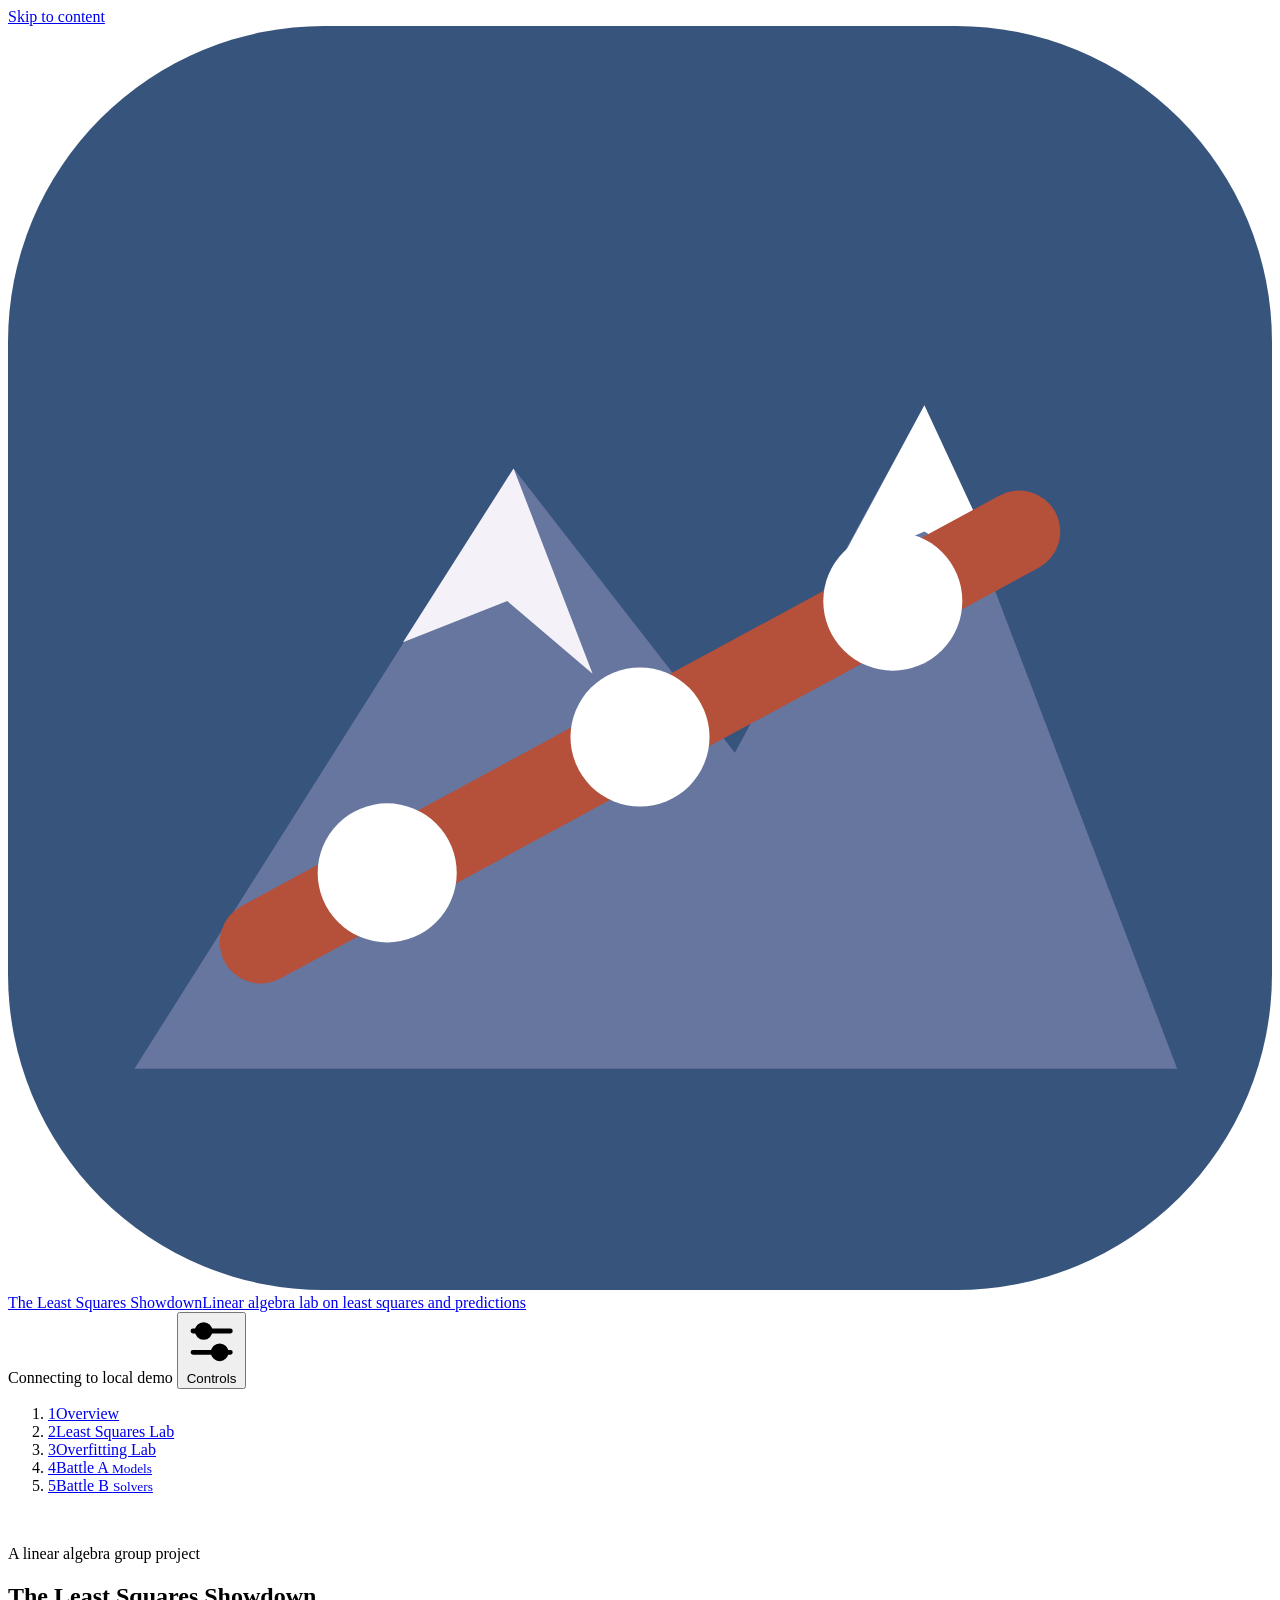
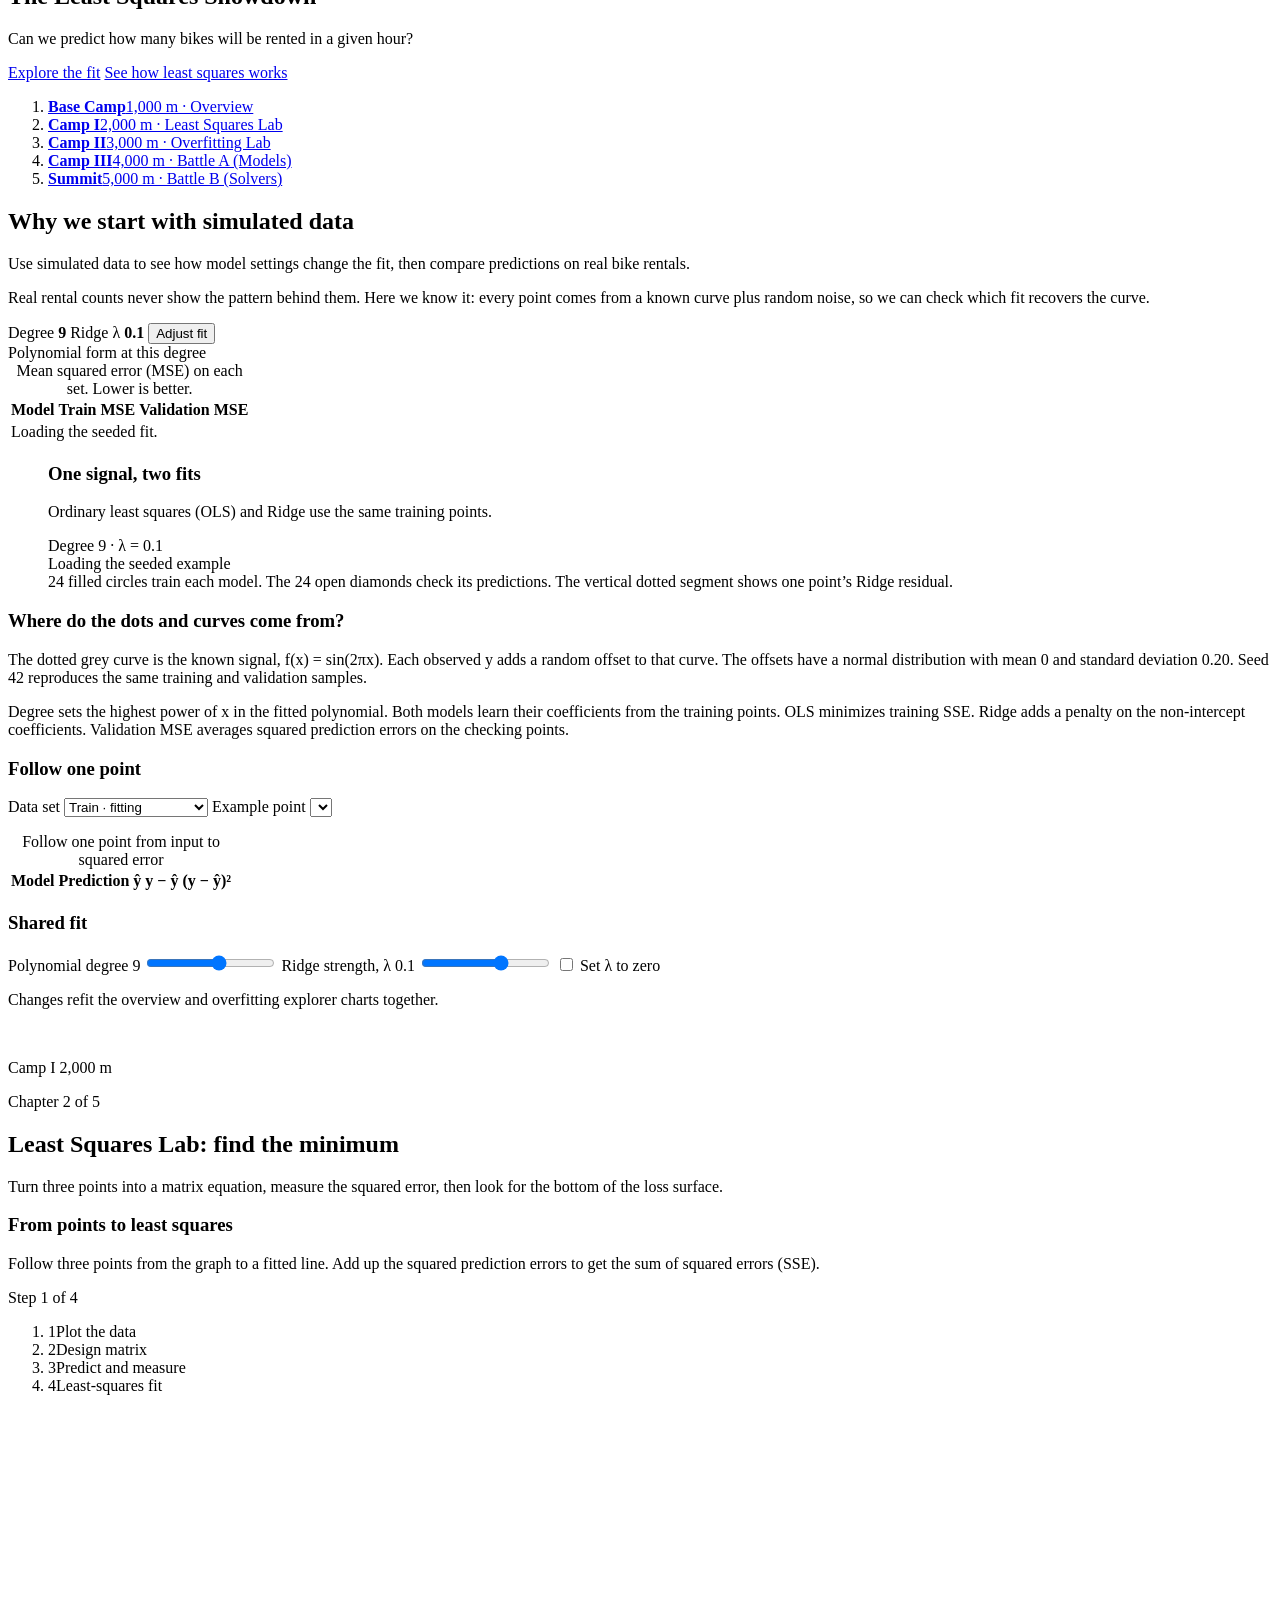
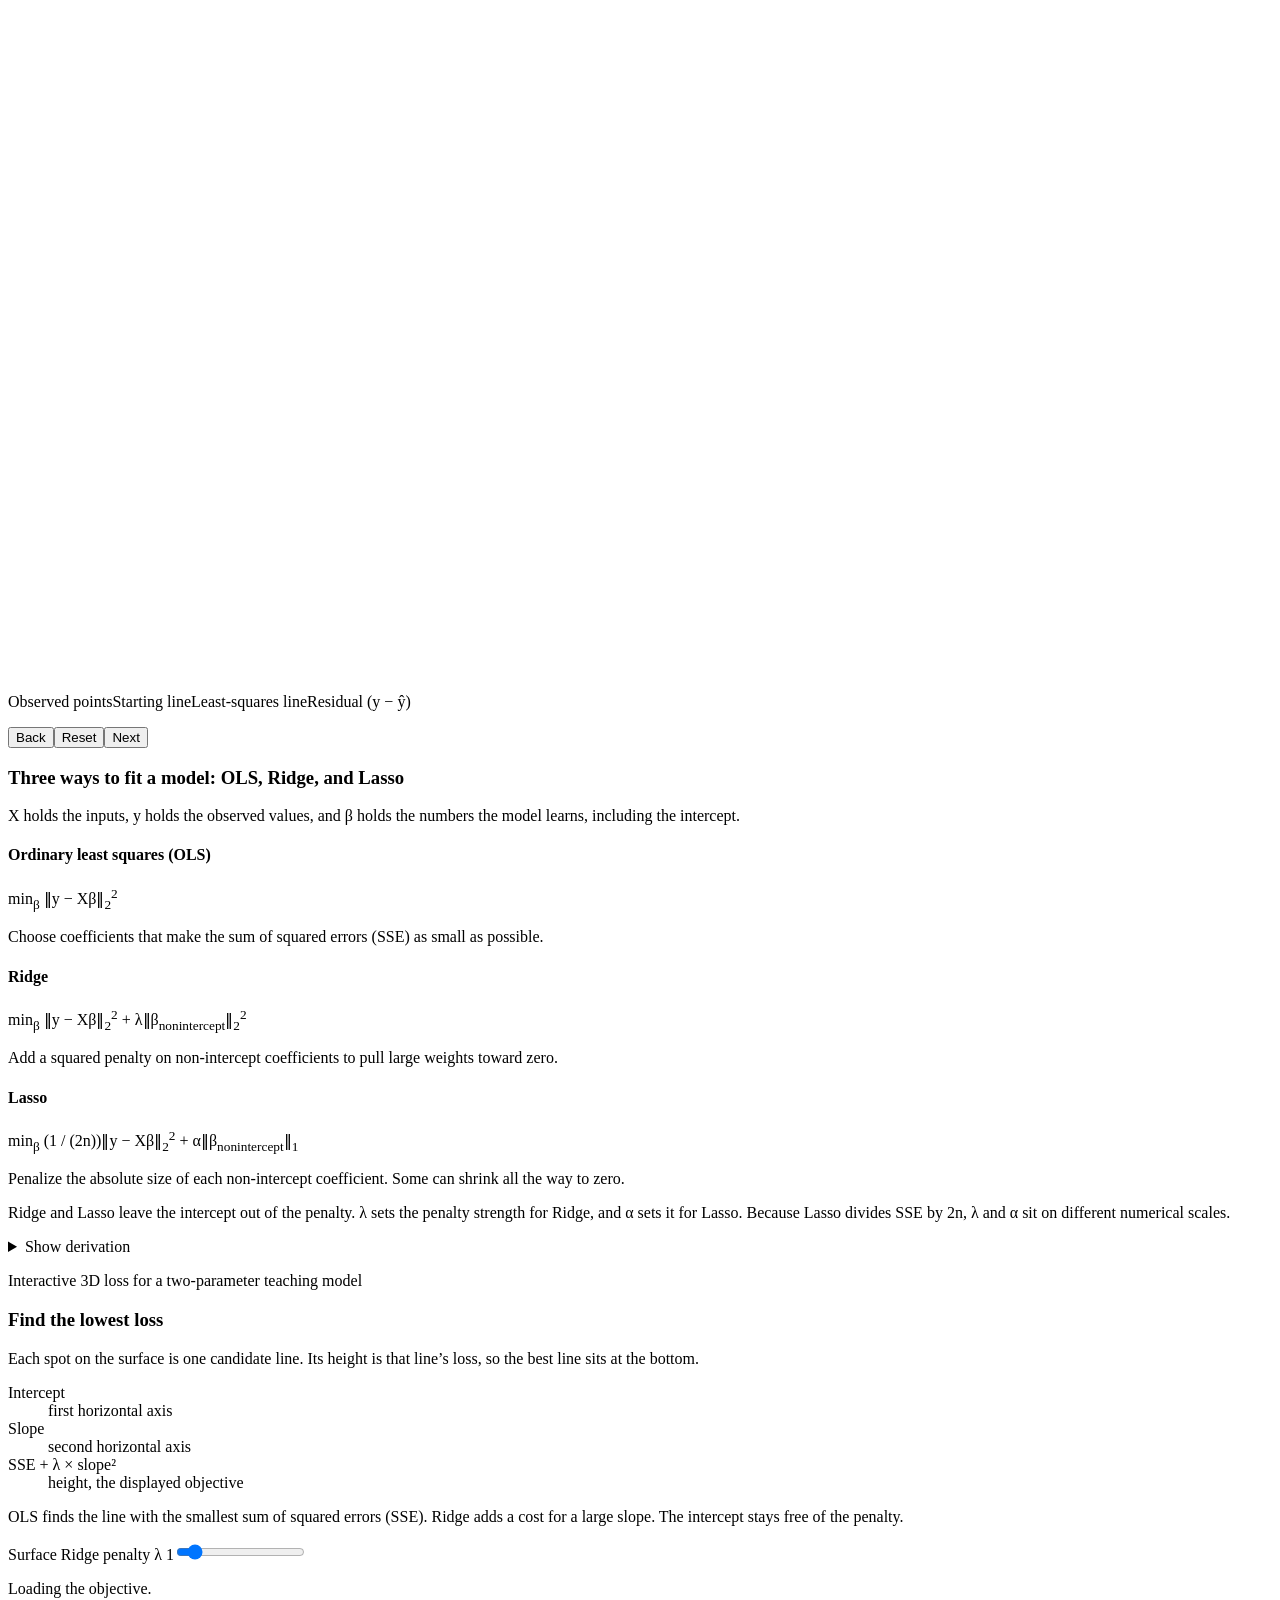
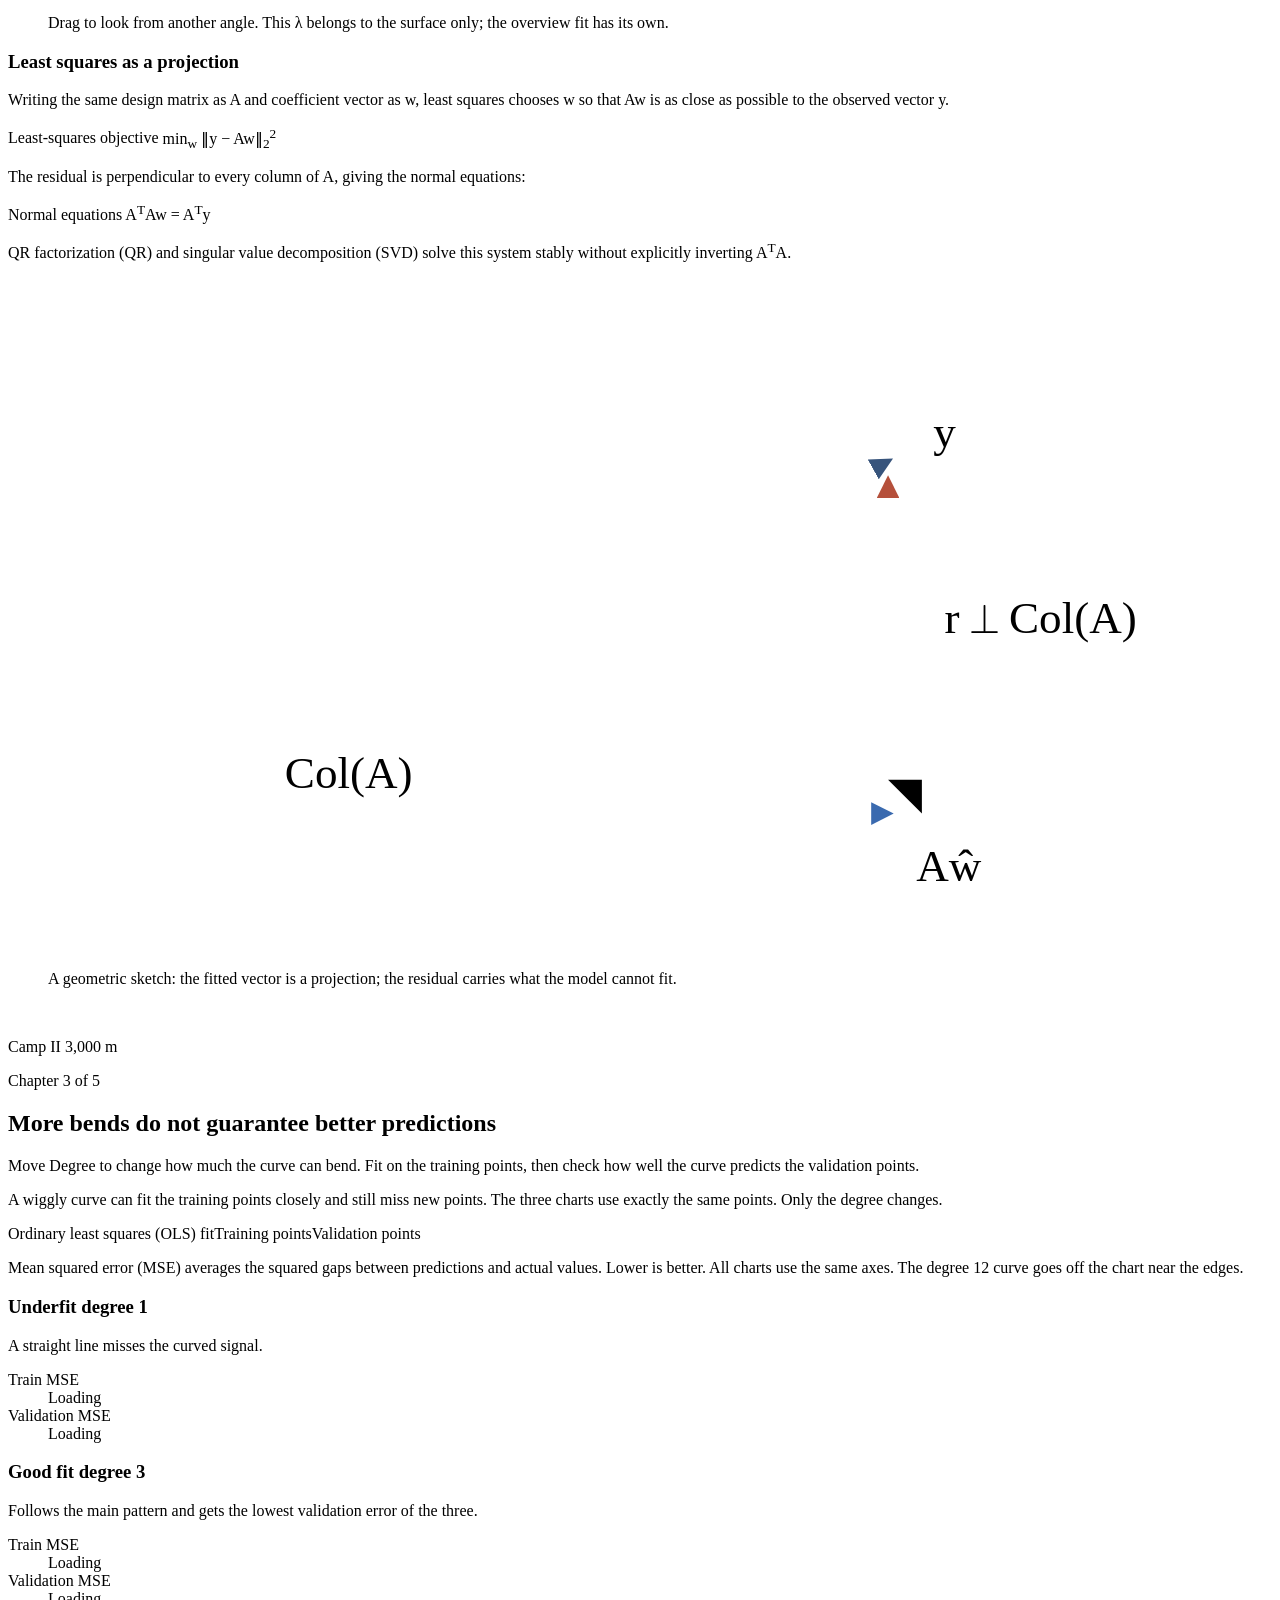
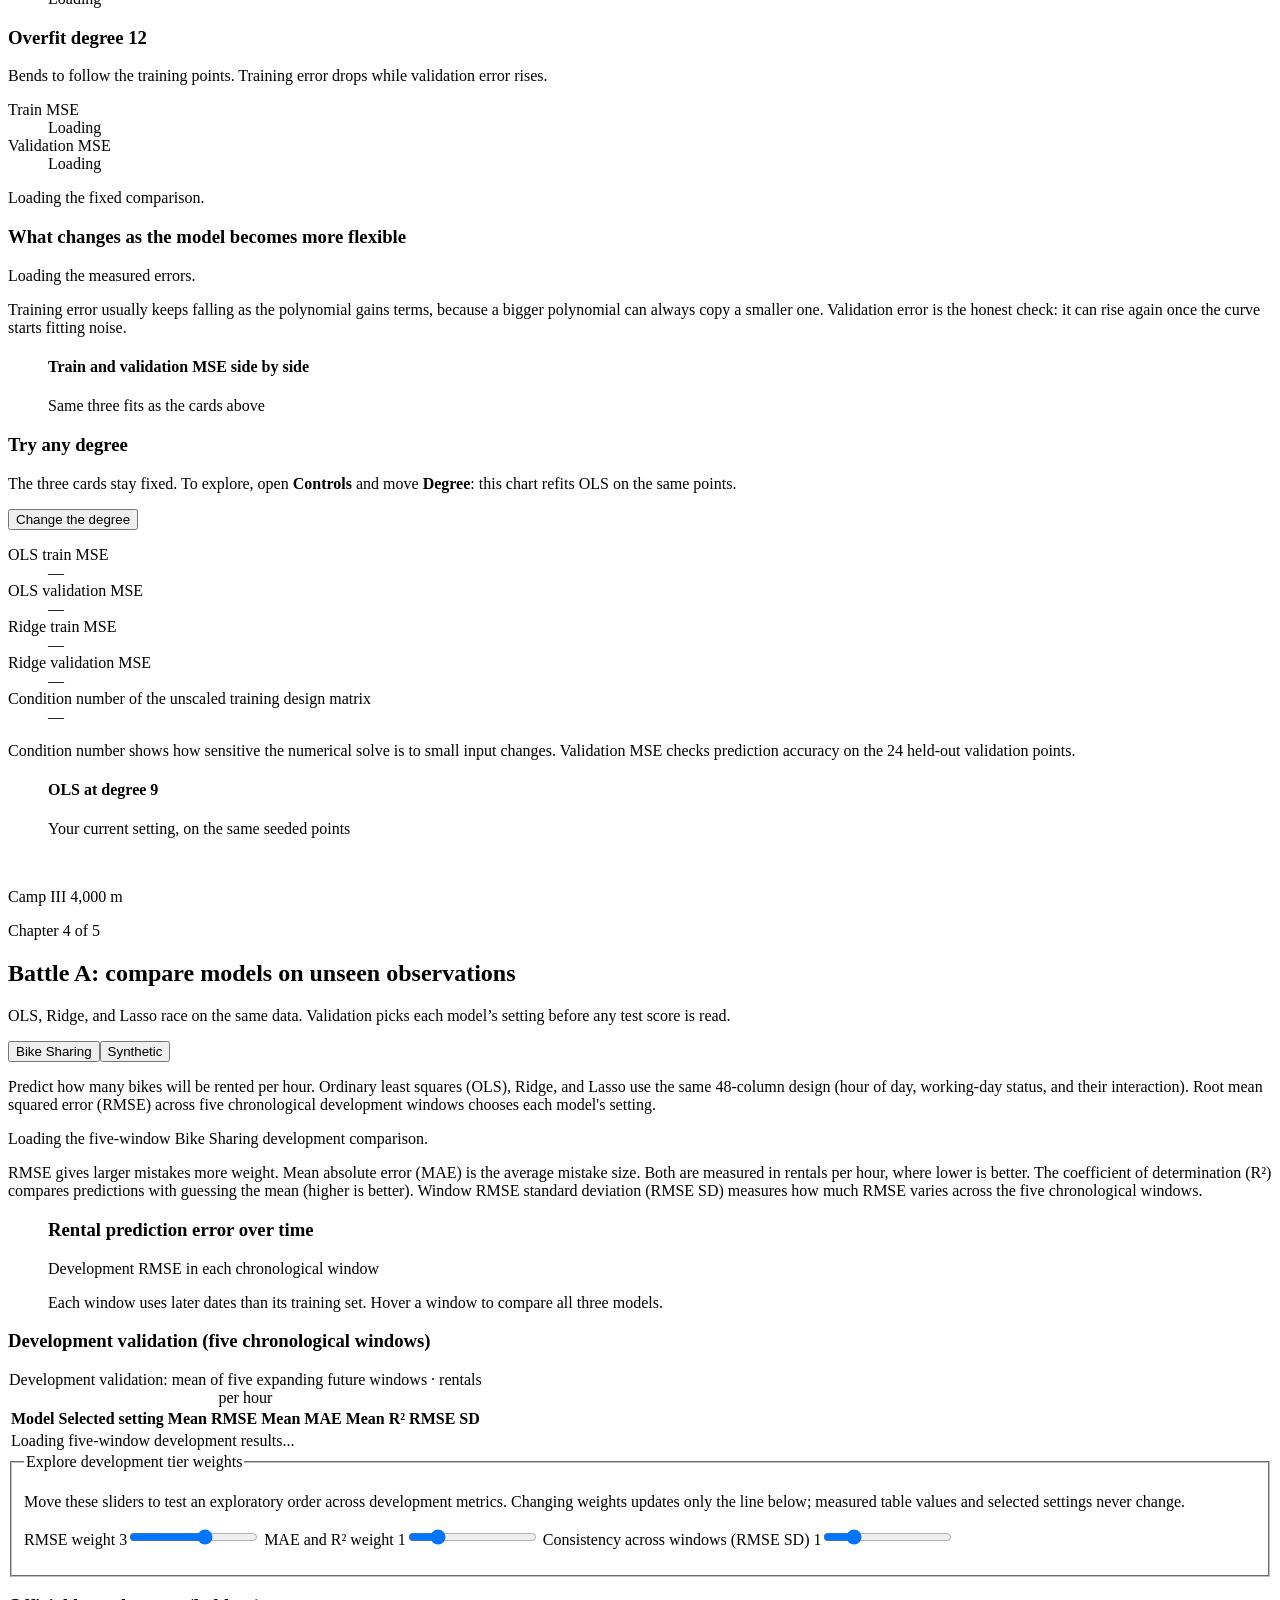
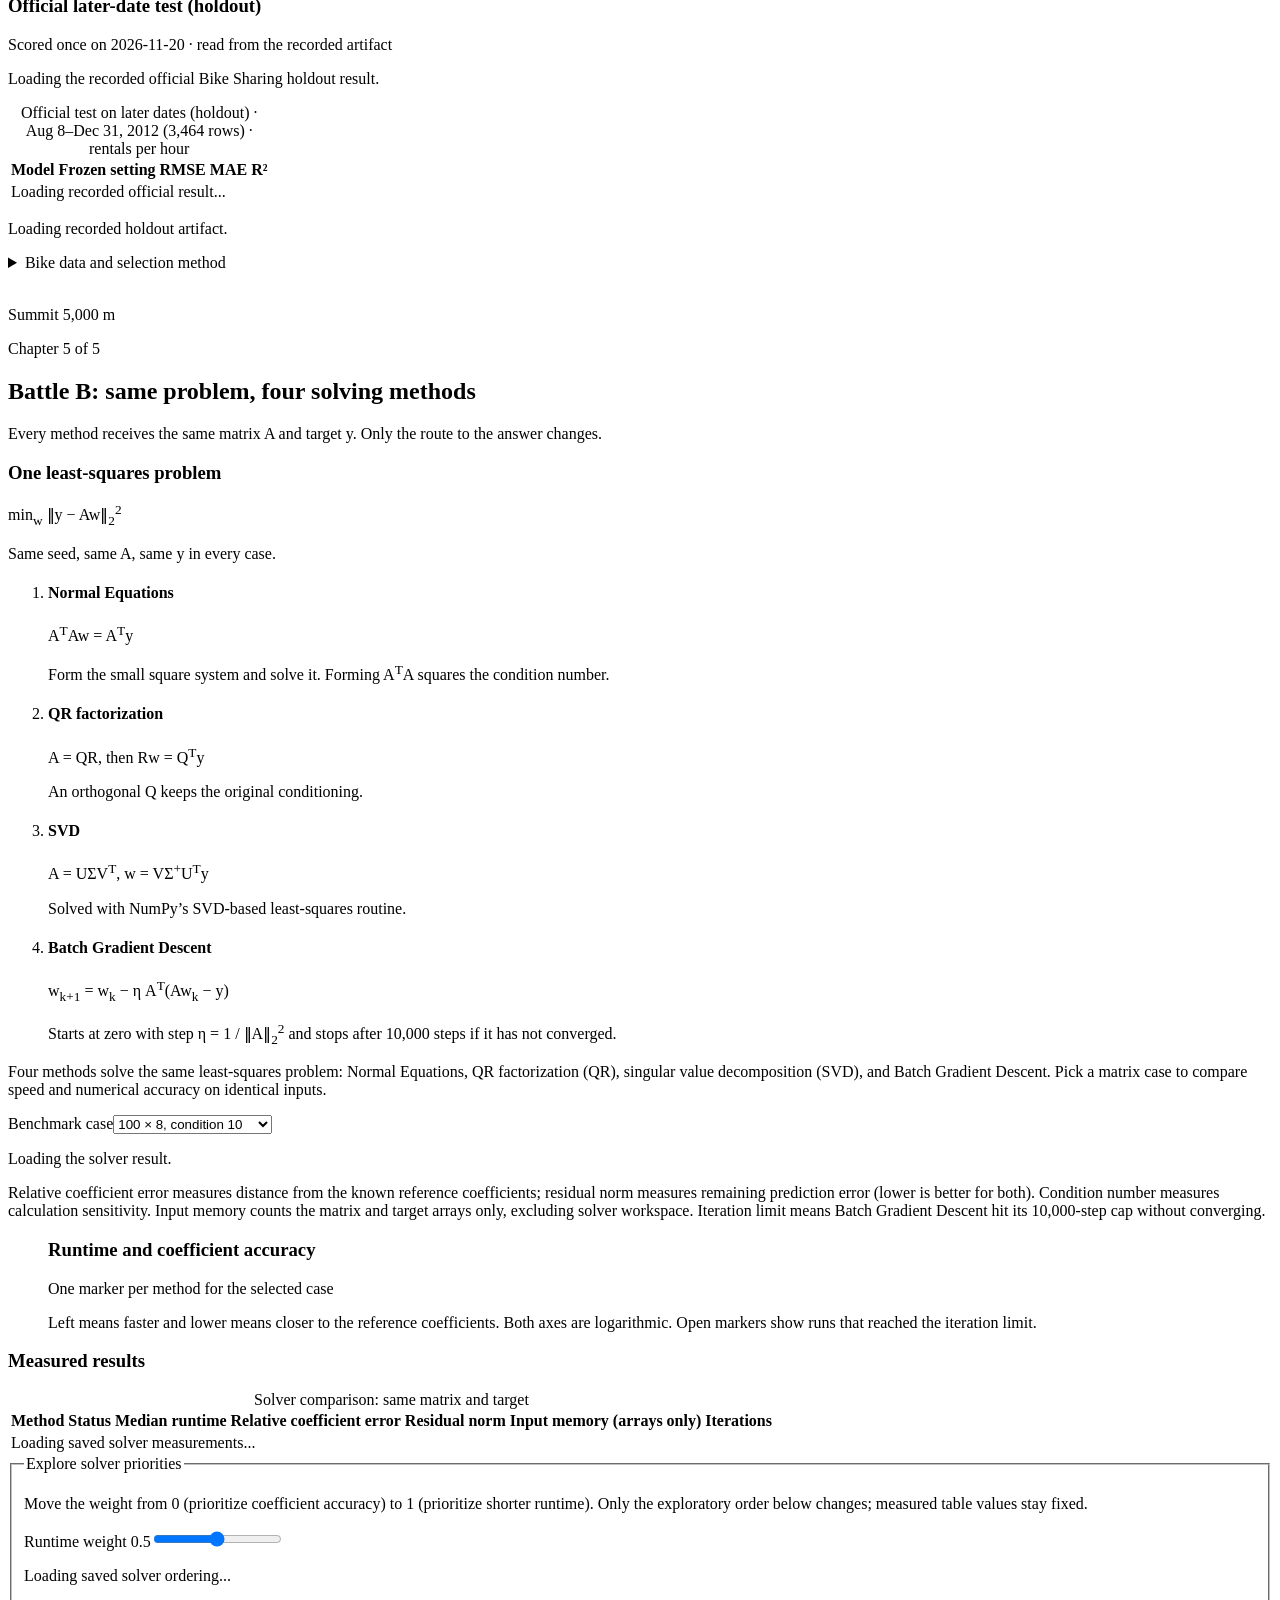
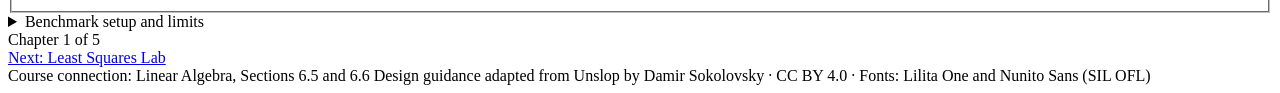
==== commit a0ec8a69: "feat(ui): restyle site as snowy Race to the Summit and remove Ridge chapter" ====
--- a/frontend/index.html
+++ b/frontend/index.html
@@ -3,11 +3,11 @@
   <head>
     <meta charset="utf-8">
     <meta name="viewport" content="width=device-width, initial-scale=1">
-    <meta name="description" content="An interactive linear algebra lesson on least squares, polynomial overfitting, and Ridge Regression.">
-    <meta name="theme-color" content="#eef5f8">
+    <meta name="description" content="An interactive linear algebra lesson on least squares, polynomial overfitting, and model comparison.">
+    <meta name="theme-color" content="#f4f2f8">
     <link rel="icon" href="/img/favicon.svg" type="image/svg+xml">
     <title>The Least Squares Showdown</title>
-    <link rel="preload" href="/vendor/fonts/unbounded-latin-wght-normal.woff2" as="font" type="font/woff2" crossorigin>
+    <link rel="preload" href="/vendor/fonts/lilita-one-latin-400-normal.woff2" as="font" type="font/woff2" crossorigin>
     <link rel="preload" href="/vendor/fonts/nunito-sans-latin-wght-normal.woff2" as="font" type="font/woff2" crossorigin>
     <link rel="stylesheet" href="/css/tokens.css">
     <link rel="stylesheet" href="/css/base.css">
@@ -19,6 +19,7 @@
     <script type="module" src="/js/app.js"></script>
     <script type="module" src="/js/walkthrough.js"></script>
     <script type="module" src="/js/overfit.js"></script>
+    <script type="module" src="/js/snow.js"></script>
   </head>
   <body>
     <a class="skip-link" href="#main">Skip to content</a>
@@ -27,11 +28,12 @@
       <header class="masthead">
         <a class="brand" href="#overview">
           <svg class="brand-mark" viewBox="0 0 40 40" aria-hidden="true">
-            <circle cx="20" cy="20" r="19" fill="#042768"/>
-            <circle cx="20" cy="20" r="14.5" fill="#00658d"/>
-            <path d="M5.5 24.5 C9 22 12 22 15 24.5 S21 27 24.5 24.5 S31 22 34.5 24.5 L34 28 C30 34 24 35.5 20 35.5 C14 35.5 8 32 5.8 27 Z" fill="#7fd6d5"/>
-            <path d="M11 22 L29 13.5" stroke="#b5503b" stroke-width="2.6" stroke-linecap="round"/>
-            <g fill="#fdf8f3"><circle cx="13" cy="19" r="2.3"/><circle cx="20" cy="18.6" r="2.3"/><circle cx="27" cy="13.4" r="2.3"/></g>
+            <rect width="40" height="40" rx="10" fill="#37547C"/>
+            <path d="M4 33 L16 14 L23 23 L29 12 L37 33 Z" fill="#67769F"/>
+            <path d="M16 14 L12.5 19.5 L15.8 18.2 L18.5 20.5 Z" fill="#F4F2F8"/>
+            <path d="M29 12 L26.2 17.2 L29 16 L31.6 17.6 Z" fill="#FFFFFF"/>
+            <path d="M8 29 L32 16" stroke="#B5503B" stroke-width="2.6" stroke-linecap="round"/>
+            <g fill="#FFFFFF"><circle cx="12" cy="26.8" r="2.2"/><circle cx="20" cy="22.5" r="2.2"/><circle cx="28" cy="18.2" r="2.2"/></g>
           </svg>
           <span class="brand-text"><span class="brand-name">The Least Squares Showdown</span><span class="brand-course">Linear algebra lab on least squares and predictions</span></span>
         </a>
@@ -49,17 +51,16 @@
           <li><a href="#overview" aria-current="page"><span class="chapter-num" aria-hidden="true">1</span><span class="chapter-name">Overview</span></a></li>
           <li><a href="#least-squares"><span class="chapter-num" aria-hidden="true">2</span><span class="chapter-name">Least Squares Lab</span></a></li>
           <li><a href="#overfitting"><span class="chapter-num" aria-hidden="true">3</span><span class="chapter-name">Overfitting Lab</span></a></li>
-          <li><a href="#ridge"><span class="chapter-num" aria-hidden="true">4</span><span class="chapter-name">Ridge Regression</span></a></li>
-          <li><a href="#results"><span class="chapter-num" aria-hidden="true">5</span><span class="chapter-name">Battle A <small>Models</small></span></a></li>
-          <li><a href="#battle-b"><span class="chapter-num" aria-hidden="true">6</span><span class="chapter-name">Battle B <small>Solvers</small></span></a></li>
+          <li><a href="#results"><span class="chapter-num" aria-hidden="true">4</span><span class="chapter-name">Battle A <small>Models</small></span></a></li>
+          <li><a href="#battle-b"><span class="chapter-num" aria-hidden="true">5</span><span class="chapter-name">Battle B <small>Solvers</small></span></a></li>
         </ol>
       </nav>
 
       <main id="main" tabindex="-1">
-        <!-- Chapter 1 -->
+        <!-- Chapter 1: Base Camp -->
         <section class="chapter section-anchor" id="overview" aria-labelledby="page-title" data-chart="fit-chart">
           <div class="hero">
-            <img class="hero-art" src="/img/hero-harbor.svg" alt="">
+            <img class="hero-art" src="/img/snow/hero-mountain.webp" alt="">
             <div class="hero-copy">
               <p class="hero-kicker">A linear algebra group project</p>
               <h1 id="page-title"><span>The Least Squares</span> <span>Showdown</span></h1>
@@ -69,6 +70,13 @@
                 <a class="button button-light" href="#least-squares">See how least squares works</a>
               </div>
             </div>
+            <ol class="trail-camps" aria-label="Mountain trail camps">
+              <li class="camp-stop camp-1"><a href="#overview" aria-current="page"><span class="camp-pin" aria-hidden="true"></span><span class="camp-meta"><strong>Base Camp</strong><span class="camp-sub">1,000 m · Overview</span></span></a></li>
+              <li class="camp-stop camp-2"><a href="#least-squares"><span class="camp-pin" aria-hidden="true"></span><span class="camp-meta"><strong>Camp I</strong><span class="camp-sub">2,000 m · Least Squares Lab</span></span></a></li>
+              <li class="camp-stop camp-3"><a href="#overfitting"><span class="camp-pin" aria-hidden="true"></span><span class="camp-meta"><strong>Camp II</strong><span class="camp-sub">3,000 m · Overfitting Lab</span></span></a></li>
+              <li class="camp-stop camp-4"><a href="#results"><span class="camp-pin" aria-hidden="true"></span><span class="camp-meta"><strong>Camp III</strong><span class="camp-sub">4,000 m · Battle A (Models)</span></span></a></li>
+              <li class="camp-stop camp-5"><a href="#battle-b"><span class="camp-pin" aria-hidden="true"></span><span class="camp-meta"><strong>Summit</strong><span class="camp-sub">5,000 m · Battle B (Solvers)</span></span></a></li>
+            </ol>
           </div>
 
           <div class="split overview-fit">
@@ -111,15 +119,15 @@
             </figure>
           </div>
 
-          <div class="sea-divider" aria-hidden="true"></div>
+          <div class="snow-divider" aria-hidden="true"></div>
           <div class="overview-notes">
             <section class="note-card" aria-labelledby="data-notes-title">
-              <h3 data-icon="bubbles" id="data-notes-title">Where do the dots and curves come from?</h3>
+              <h3 data-icon="snow" id="data-notes-title">Where do the dots and curves come from?</h3>
               <p>The dotted grey curve is the known signal, f(x) = sin(2πx). Each observed y adds a random offset to that curve. The offsets have a normal distribution with mean 0 and standard deviation 0.20. Seed 42 reproduces the same training and validation samples.</p>
               <p>Degree sets the highest power of x in the fitted polynomial. Both models learn their coefficients from the training points. OLS minimizes training SSE. Ridge adds a penalty on the non-intercept coefficients. Validation MSE averages squared prediction errors on the checking points.</p>
             </section>
             <section class="figure-card point-inspector" aria-labelledby="inspector-title">
-              <h3 data-icon="buoy" id="inspector-title">Follow one point</h3>
+              <h3 data-icon="marker" id="inspector-title">Follow one point</h3>
               <div class="point-picker">
                 <label>Data set <select id="point-set"><option value="train">Train · fitting</option><option value="validation">Validation · checking</option></select></label>
                 <label>Example point <select id="point-index"></select></label>
@@ -145,20 +153,20 @@
               <input id="no-regularization" type="checkbox">
               <span>Set λ to zero</span>
             </label>
-            <p class="control-hint">Changes refit the overview, overfitting explorer, and Ridge charts together.</p>
+            <p class="control-hint">Changes refit the overview and overfitting explorer charts together.</p>
           </div>
         </section>
 
-        <!-- Chapter 2 -->
+        <!-- Chapter 2: Camp I -->
         <section class="chapter section-anchor" id="least-squares" aria-labelledby="least-title" data-chart="walk-plot">
           <header class="chapter-head">
+            <img class="chapter-banner-art" src="/img/snow/banner-camp-1.webp" alt="">
             <div class="chapter-head-text">
-              <p class="chapter-count">Chapter 2 of 6</p>
+              <p class="camp-tag"><span class="camp-name">Camp I</span> <span class="camp-alt">2,000 m</span></p>
+              <p class="chapter-count">Chapter 2 of 5</p>
               <h2 id="least-title">Least Squares Lab: find the minimum</h2>
               <p class="chapter-lede">Turn three points into a matrix equation, measure the squared error, then look for the bottom of the loss surface.</p>
             </div>
-            <span class="chapter-watermark" aria-hidden="true">02</span>
-            <img class="porthole" src="/img/porthole-least-squares.svg" alt="">
           </header>
 
           <section class="figure-card walkthrough" aria-labelledby="walkthrough-title">
@@ -185,10 +193,10 @@
             <div class="walk-controls" role="group" aria-label="Worked example steps"><button id="walk-back" class="button button-secondary" type="button">Back</button><button id="walk-reset" class="button button-quiet" type="button">Reset</button><button id="walk-next" class="button button-primary" type="button">Next</button></div>
           </section>
 
-          <div class="sea-divider" aria-hidden="true"></div>
+          <div class="snow-divider" aria-hidden="true"></div>
           <section class="objectives" aria-labelledby="models-title">
             <div class="block-head">
-              <h3 data-icon="shell" id="models-title">Three ways to fit a model: OLS, Ridge, and Lasso</h3>
+              <h3 data-icon="peak" id="models-title">Three ways to fit a model: OLS, Ridge, and Lasso</h3>
               <p>X holds the inputs, y holds the observed values, and &beta; holds the numbers the model learns, including the intercept.</p>
             </div>
             <div class="formula-grid">
@@ -200,11 +208,11 @@
             <details class="method-details"><summary>Show derivation</summary><p>For Ridge, set the gradient to zero: (X<sup>T</sup>X + &lambda;P)&beta; = X<sup>T</sup>y, with P = diag(0, 1, &hellip;, 1). The zero leaves the intercept unpenalized.</p><p>For a non-intercept Lasso coordinate j, let r<sub>j</sub> = y &minus; X&beta; + X<sub>j</sub>&beta;<sub>j</sub>, &rho;<sub>j</sub> = X<sub>j</sub><sup>T</sup>r<sub>j</sub>/n, and z<sub>j</sub> = &Vert;X<sub>j</sub>&Vert;<sub>2</sub><sup>2</sup>/n. Then &beta;<sub>j</sub> &larr; S(&rho;<sub>j</sub>, &alpha;)/z<sub>j</sub>, where S(t, &alpha;) = sign(t) max(|t| &minus; &alpha;, 0). Update the intercept without thresholding.</p></details>
           </section>
 
-          <div class="sea-divider" aria-hidden="true"></div>
+          <div class="snow-divider" aria-hidden="true"></div>
           <section class="split surface-split" aria-labelledby="surface-title">
             <div class="split-text surface-copy">
               <p class="block-kicker">Interactive 3D loss for a two-parameter teaching model</p>
-              <h3 data-icon="lighthouse" id="surface-title">Find the lowest loss</h3>
+              <h3 data-icon="elevation" id="surface-title">Find the lowest loss</h3>
               <p>Each spot on the surface is one candidate line. Its height is that line’s loss, so the best line sits at the bottom.</p>
               <dl class="axis-key">
                 <div><dt>Intercept</dt><dd>first horizontal axis</dd></div>
@@ -217,11 +225,11 @@
             </div>
             <figure class="figure-card surface-figure">
               <div id="loss-surface" class="surface-plot" role="img" aria-label="Three-dimensional loss surface: intercept, slope, and objective value"></div>
-              <figcaption>Drag to look from another angle. This λ belongs to the surface only; the Ridge chapter has its own.</figcaption>
-            </figure>
-          </section>
-
-          <div class="sea-divider" aria-hidden="true"></div>
+              <figcaption>Drag to look from another angle. This λ belongs to the surface only; the overview fit has its own.</figcaption>
+            </figure>
+          </section>
+
+          <div class="snow-divider" aria-hidden="true"></div>
           <section class="split geometry-split" aria-labelledby="geometry-heading">
             <div class="split-text lesson-copy">
               <h3 data-icon="compass" id="geometry-heading">Least squares as a projection</h3>
@@ -242,13 +250,13 @@
                 <title id="geometry-title">Least-squares projection</title>
                 <desc id="geometry-desc">The fitted vector A w lies in the column space of A. The residual from A w to y is perpendicular to that subspace.</desc>
                 <defs>
-                  <marker id="arrow-ink" markerWidth="8" markerHeight="8" refX="6" refY="4" orient="auto"><path d="M0,0 L8,4 L0,8 z" fill="#042768"></path></marker>
-                  <marker id="arrow-teal" markerWidth="8" markerHeight="8" refX="6" refY="4" orient="auto"><path d="M0,0 L8,4 L0,8 z" fill="#00658d"></path></marker>
-                  <marker id="arrow-rust" markerWidth="8" markerHeight="8" refX="6" refY="4" orient="auto"><path d="M0,0 L8,4 L0,8 z" fill="#7b2d24"></path></marker>
+                  <marker id="arrow-ink" markerWidth="8" markerHeight="8" refX="6" refY="4" orient="auto"><path d="M0,0 L8,4 L0,8 z" fill="#37547C"></path></marker>
+                  <marker id="arrow-ols" markerWidth="8" markerHeight="8" refX="6" refY="4" orient="auto"><path d="M0,0 L8,4 L0,8 z" fill="#3A6AAF"></path></marker>
+                  <marker id="arrow-rust" markerWidth="8" markerHeight="8" refX="6" refY="4" orient="auto"><path d="M0,0 L8,4 L0,8 z" fill="#B5503B"></path></marker>
                 </defs>
                 <path class="geometry-plane" d="M48 190 L362 190"></path>
                 <path class="geometry-axis" d="M72 212 L72 28"></path>
-                <path class="geometry-vector geometry-fitted" d="M72 190 L298 190" marker-end="url(#arrow-teal)"></path>
+                <path class="geometry-vector geometry-fitted" d="M72 190 L298 190" marker-end="url(#arrow-ols)"></path>
                 <path class="geometry-vector geometry-observed" d="M72 190 L298 65" marker-end="url(#arrow-ink)"></path>
                 <path class="geometry-residual" d="M298 184 L298 72" marker-end="url(#arrow-rust)"></path>
                 <path class="geometry-right-angle" d="M298 178 L310 178 L310 190"></path>
@@ -262,16 +270,16 @@
           </section>
         </section>
 
-        <!-- Chapter 3 -->
+        <!-- Chapter 3: Camp II -->
         <section class="chapter section-anchor" id="overfitting" aria-labelledby="overfit-title" data-chart="explore-chart">
           <header class="chapter-head">
+            <img class="chapter-banner-art" src="/img/snow/banner-camp-2.webp" alt="">
             <div class="chapter-head-text">
-              <p class="chapter-count">Chapter 3 of 6</p>
+              <p class="camp-tag"><span class="camp-name">Camp II</span> <span class="camp-alt">3,000 m</span></p>
+              <p class="chapter-count">Chapter 3 of 5</p>
               <h2 id="overfit-title">More bends do not guarantee better predictions</h2>
               <p class="chapter-lede">Move Degree to change how much the curve can bend. Fit on the training points, then check how well the curve predicts the validation points.</p>
             </div>
-            <span class="chapter-watermark" aria-hidden="true">03</span>
-            <img class="porthole" src="/img/porthole-overfitting.svg" alt="">
           </header>
 
           <div class="overfit-intro">
@@ -287,10 +295,10 @@
           </div>
           <p id="overfit-status" class="status-line" role="status" aria-live="polite">Loading the fixed comparison.</p>
 
-          <div class="sea-divider" aria-hidden="true"></div>
+          <div class="snow-divider" aria-hidden="true"></div>
           <section class="split overfit-trend" aria-labelledby="trend-title">
             <div class="split-text">
-              <h3 data-icon="wave" id="trend-title">What changes as the model becomes more flexible</h3>
+              <h3 data-icon="elevation" id="trend-title">What changes as the model becomes more flexible</h3>
               <p id="overfit-trend-text" aria-live="polite">Loading the measured errors.</p>
               <p>Training error usually keeps falling as the polynomial gains terms, because a bigger polynomial can always copy a smaller one. Validation error is the honest check: it can rise again once the curve starts fitting noise.</p>
             </div>
@@ -300,10 +308,10 @@
             </figure>
           </section>
 
-          <div class="sea-divider" aria-hidden="true"></div>
+          <div class="snow-divider" aria-hidden="true"></div>
           <section class="split overfit-explore" aria-labelledby="explore-title">
             <div class="split-text">
-              <h3 data-icon="sailboat" id="explore-title">Try any degree</h3>
+              <h3 data-icon="pine" id="explore-title">Try any degree</h3>
               <p>The three cards stay fixed. To explore, open <strong>Controls</strong> and move <strong>Degree</strong>: this chart refits OLS on the same points.</p>
               <button class="button button-secondary" type="button" data-open-panel="degree">Change the degree</button>
               <dl class="diagnostic-list" aria-live="polite"><div><dt>OLS train MSE</dt><dd id="ols-train-mse">—</dd></div><div><dt>OLS validation MSE</dt><dd id="ols-validation-mse">—</dd></div><div><dt>Ridge train MSE</dt><dd id="ridge-train-mse">—</dd></div><div><dt>Ridge validation MSE</dt><dd id="ridge-validation-mse">—</dd></div><div class="diagnostic-wide"><dt>Condition number of the unscaled training design matrix</dt><dd id="condition-number">—</dd></div></dl>
@@ -316,79 +324,22 @@
           </section>
         </section>
 
-        <!-- Chapter 4 -->
-        <section class="chapter section-anchor" id="ridge" aria-labelledby="ridge-title" data-chart="ridge-fit-chart">
-          <header class="chapter-head">
-            <div class="chapter-head-text">
-              <p class="chapter-count">Chapter 4 of 6</p>
-              <h2 id="ridge-title">See what the Ridge penalty changes</h2>
-              <p class="chapter-lede">Ridge works like an anchor line: the larger λ is, the harder it pulls the coefficients toward zero.</p>
-            </div>
-            <span class="chapter-watermark" aria-hidden="true">04</span>
-            <img class="porthole" src="/img/porthole-ridge.svg" alt="">
-          </header>
-
-          <div class="figure-card ridge-deck">
-            <div class="ridge-deck-copy">
-              <p>Ordinary least squares (OLS) and Ridge use the same polynomial degree and training points. Move <strong>λ</strong> to change how strongly Ridge pulls the coefficients toward zero. Then try a high λ and check the curve and the validation error.</p>
-              <p id="ridge-current-setting" class="ridge-setting" role="status" aria-live="polite">Loading the current fit.</p>
-            </div>
-            <div class="ridge-deck-controls">
-              <label class="range-control range-large" for="ridge-lambda"><span>Ridge penalty λ</span> <output id="ridge-lambda-value" for="ridge-lambda">0.1</output><input id="ridge-lambda" type="range" min="-8" max="3" step="0.1" value="-1"></label>
-              <div class="preset-row" role="group" aria-label="Quick Ridge penalty presets">
-                <button class="preset-btn" type="button" data-ridge-preset="0" aria-pressed="false">λ = 0 (matches OLS)</button>
-                <button class="preset-btn" type="button" data-ridge-preset="0.1" aria-pressed="true">λ = 0.1</button>
-                <button class="preset-btn" type="button" data-ridge-preset="1000" aria-pressed="false">λ = 1,000 (strong)</button>
-                <label class="check-control" for="ridge-zero"><input id="ridge-zero" type="checkbox">Set λ to zero</label>
-              </div>
-            </div>
-            <p id="ridge-validation-summary" class="result-summary ridge-summary" role="status" aria-live="polite">Loading validation errors.</p>
-          </div>
-
-          <div class="ridge-visuals">
-            <figure class="figure-card">
-              <div class="figure-heading"><div><h3>Fitted curves</h3><p>OLS and Ridge on the same training points</p></div></div>
-              <div id="ridge-fit-chart" class="fit-chart ridge-fit-chart" role="img" aria-label="Current OLS and Ridge fit curves with training and validation points"></div>
-              <p class="plot-error" id="ridge-error" role="alert" hidden>Could not update the Ridge preview. Check that the local API is running, then <button id="ridge-retry" type="button">try again</button>.</p>
-            </figure>
-            <figure class="figure-card coefficient-figure">
-              <div class="figure-heading"><div><h3>Coefficient comparison</h3><p>Signed coefficients in the training-standardized polynomial basis</p></div></div>
-              <div id="coefficient-chart" class="coefficient-chart" role="img" aria-label="Grouped signed coefficient comparison for OLS and Ridge on a nonlinear scale"></div>
-              <figcaption>Bars use a signed nonlinear scale so small Ridge weights remain visible beside large OLS weights. Hover any bar for its exact value.</figcaption>
-            </figure>
-          </div>
-
-          <div class="sea-divider" aria-hidden="true"></div>
-          <div class="ridge-notes">
-            <section class="note-card">
-              <h3 data-icon="anchor">The intercept stays free</h3>
-              <p>Each pair shows the same coefficient for OLS and Ridge. The first pair is the intercept, the fitted value when all scaled features are zero. Ridge leaves it out of the penalty.</p>
-              <div class="equation-block"><span class="equation-label">Ridge objective with an unpenalized intercept</span><span class="equation equation-small">‖y − Aw‖<sub>2</sub><sup>2</sup> + λ ∑<sub>j&gt;0</sub> w<sub>j</sub><sup>2</sup></span></div>
-            </section>
-            <section class="note-card">
-              <h3 data-icon="shell">Shrinkage is overall</h3>
-              <p>Ridge pulls the non-intercept coefficients smaller overall. Because polynomial features are correlated, some individual coefficients can shift differently.</p>
-            </section>
-            <section class="note-card">
-              <h3 data-icon="buoy">Too much penalty underfits</h3>
-              <p>A very high λ flattens the curve and raises validation error. Try λ = 1,000 and compare the validation MSE above.</p>
-            </section>
-          </div>
-        </section>
-
-        <!-- Chapter 5 -->
+        <!-- Chapter 4: Camp III (Battle A) -->
         <section class="chapter section-anchor results-section" id="results" aria-labelledby="results-title" data-chart="bike-window-plot">
           <header class="chapter-head">
+            <img class="chapter-banner-art" src="/img/snow/banner-camp-3.webp" alt="">
             <div class="chapter-head-text">
-              <p class="chapter-count">Chapter 5 of 6</p>
+              <p class="camp-tag"><span class="camp-name">Camp III</span> <span class="camp-alt">4,000 m</span></p>
+              <p class="chapter-count">Chapter 4 of 5</p>
               <h2 id="results-title">Battle A: compare models on unseen observations</h2>
               <p class="chapter-lede">OLS, Ridge, and Lasso race on the same data. Validation picks each model’s setting before any test score is read.</p>
             </div>
-            <span class="chapter-watermark" aria-hidden="true">05</span>
-            <img class="porthole" src="/img/porthole-battle-a.svg" alt="">
           </header>
 
-          <div class="view-tabs" role="tablist" aria-label="Battle A data source"><button id="view-bike" type="button" role="tab" aria-selected="true" aria-controls="bike-view">Bike Sharing</button><button id="view-synthetic" type="button" role="tab" aria-selected="false" aria-controls="synthetic-view">Synthetic</button></div>
+          <div class="battle-a-bar">
+            <div class="view-tabs" role="tablist" aria-label="Battle A data source"><button id="view-bike" type="button" role="tab" aria-selected="true" aria-controls="bike-view">Bike Sharing</button><button id="view-synthetic" type="button" role="tab" aria-selected="false" aria-controls="synthetic-view">Synthetic</button></div>
+            <aside id="battle-a-race" class="race-strip" aria-label="Battle A summit race"></aside>
+          </div>
 
           <div id="bike-view" class="battle-view" role="tabpanel" aria-labelledby="view-bike">
             <div class="split">
@@ -404,7 +355,7 @@
               </figure>
             </div>
 
-            <div class="sea-divider" aria-hidden="true"></div>
+            <div class="snow-divider" aria-hidden="true"></div>
             <h3 data-icon="map" class="table-heading">Development validation (five chronological windows)</h3>
             <div class="table-scroll"><table><caption>Development validation: mean of five expanding future windows · rentals per hour</caption><thead><tr><th scope="col">Model</th><th scope="col">Selected setting</th><th scope="col" class="num">Mean RMSE</th><th scope="col" class="num">Mean MAE</th><th scope="col" class="num">Mean R&sup2;</th><th scope="col" class="num">RMSE SD</th></tr></thead><tbody id="bike-comparison-rows"><tr><td colspan="6" class="table-empty">Loading five-window development results...</td></tr></tbody></table></div>
 
@@ -419,7 +370,7 @@
               <p id="bike-exploratory-rank" class="rank-line" aria-live="polite"></p>
             </fieldset>
 
-            <div class="sea-divider" aria-hidden="true"></div>
+            <div class="snow-divider" aria-hidden="true"></div>
             <section class="official-block" aria-labelledby="official-title">
               <div class="official-head">
                 <h3 data-icon="flag" id="official-title" class="table-heading">Official later-date test (holdout)</h3>
@@ -446,23 +397,23 @@
                 <figcaption>Seed 42 · noise SD 0.2 · best validation MSE at each degree, on a logarithmic scale.</figcaption>
               </figure>
             </div>
-            <div class="sea-divider" aria-hidden="true"></div>
-            <h3 data-icon="bubbles" class="table-heading">Ten seeds at three noise levels</h3>
+            <div class="snow-divider" aria-hidden="true"></div>
+            <h3 data-icon="snow" class="table-heading">Ten seeds at three noise levels</h3>
             <div class="table-scroll"><table><caption>Mean selected validation MSE · 10 seeds per noise level (validation splits only)</caption><thead><tr><th scope="col">Noise SD</th><th scope="col" class="num">OLS</th><th scope="col" class="num">Ridge</th><th scope="col" class="num">Lasso</th><th scope="col" class="num">Convergence failures</th></tr></thead><tbody id="synthetic-rows"><tr><td colspan="5" class="table-empty">Loading saved synthetic results...</td></tr></tbody></table></div>
             <details class="method-details"><summary>Degree selection and numerical method</summary><p>Degrees 1–15 use train-fitted scaling and the same 24-train / 24-validation split per seed and noise level for all methods. Ridge tests λ = 0 plus twelve log-spaced values from 10<sup>−8</sup> to 10<sup>3</sup>. Lasso tests α = 0.001, 0.01, 0.1, and 1 with an unpenalized intercept. The corrected 50,000-iteration budget converges all 1,800 Lasso fits; this view reports validation scores only, not held-out synthetic test scores.</p><p id="synthetic-details"></p></details>
           </div>
         </section>
 
-        <!-- Chapter 6 -->
+        <!-- Chapter 5: Summit (Battle B) -->
         <section class="chapter section-anchor" id="battle-b" aria-labelledby="battle-b-title" data-chart="solver-plot">
           <header class="chapter-head">
+            <img class="chapter-banner-art" src="/img/snow/banner-summit.webp" alt="">
             <div class="chapter-head-text">
-              <p class="chapter-count">Chapter 6 of 6</p>
+              <p class="camp-tag"><span class="camp-name">Summit</span> <span class="camp-alt">5,000 m</span></p>
+              <p class="chapter-count">Chapter 5 of 5</p>
               <h2 id="battle-b-title">Battle B: same problem, four solving methods</h2>
               <p class="chapter-lede">Every method receives the same matrix A and target y. Only the route to the answer changes.</p>
             </div>
-            <span class="chapter-watermark" aria-hidden="true">06</span>
-            <img class="porthole" src="/img/porthole-battle-b.svg" alt="">
           </header>
 
           <section class="figure-card routes" aria-labelledby="routes-title">
@@ -479,7 +430,7 @@
             </ol>
           </section>
 
-          <div class="sea-divider" aria-hidden="true"></div>
+          <div class="snow-divider" aria-hidden="true"></div>
           <div class="split">
             <div class="split-text battle-narrative">
               <p class="results-intro">Four methods solve the same least-squares problem: Normal Equations, QR factorization (QR), singular value decomposition (SVD), and Batch Gradient Descent. Pick a matrix case to compare speed and numerical accuracy on identical inputs.</p>
@@ -494,18 +445,21 @@
             </figure>
           </div>
 
-          <div class="sea-divider" aria-hidden="true"></div>
+          <div class="snow-divider" aria-hidden="true"></div>
           <h3 data-icon="map" class="table-heading">Measured results</h3>
           <div class="table-scroll"><table><caption id="solver-caption">Solver comparison: same matrix and target</caption><thead><tr><th scope="col">Method</th><th scope="col">Status</th><th scope="col" class="num">Median runtime</th><th scope="col" class="num">Relative coefficient error</th><th scope="col" class="num">Residual norm</th><th scope="col" class="num">Input memory (arrays only)</th><th scope="col" class="num">Iterations</th></tr></thead><tbody id="solver-rows"><tr><td colspan="7" class="table-empty">Loading saved solver measurements...</td></tr></tbody></table></div>
-          <fieldset class="bike-ranking solver-ranking"><legend>Explore solver priorities</legend><p>Move the weight from 0 (prioritize coefficient accuracy) to 1 (prioritize shorter runtime). Only the exploratory order below changes; measured table values stay fixed.</p><label class="range-control" for="solver-weight"><span>Runtime weight</span> <output id="solver-weight-value">0.5</output><input id="solver-weight" type="range" min="0" max="1" step="0.1" value="0.5"></label><p id="solver-rank" class="rank-line" aria-live="polite">Loading saved solver ordering...</p></fieldset>
+          <div class="ranking-split">
+            <fieldset class="bike-ranking solver-ranking"><legend>Explore solver priorities</legend><p>Move the weight from 0 (prioritize coefficient accuracy) to 1 (prioritize shorter runtime). Only the exploratory order below changes; measured table values stay fixed.</p><label class="range-control" for="solver-weight"><span>Runtime weight</span> <output id="solver-weight-value">0.5</output><input id="solver-weight" type="range" min="0" max="1" step="0.1" value="0.5"></label><p id="solver-rank" class="rank-line" aria-live="polite">Loading saved solver ordering...</p></fieldset>
+            <aside id="battle-b-race" class="race-strip" aria-label="Battle B summit race"></aside>
+          </div>
           <details class="method-details"><summary>Benchmark setup and limits</summary><p>Seed 42; matrix shapes 100 × 8 and 500 × 16; prescribed condition numbers 10 and 10<sup>6</sup> with noiseless y = Aβ. Every solver receives the exact same matrix and target within each case. Median runtime comes from three wall-clock repetitions on one machine and is descriptive rather than a universal speed rank. Batch Gradient Descent starts at zero, uses step 1 / ‖A‖<sub>2</sub><sup>2</sup>, targets gradient norm 10<sup>−8</sup>, and stops at 10,000 steps. Peak solver workspace memory is not measured here. Exploratory ordering excludes incomplete runs.</p></details>
         </section>
       </main>
 
       <nav class="chapter-pager" aria-label="Move through the presentation">
         <div class="pager-progress">
-          <div class="voyage" aria-hidden="true"><i></i><i></i><i></i><i></i><i></i><i></i></div>
-          <span id="chapter-position">Chapter 1 of 6</span>
+          <div class="camp-trail" aria-hidden="true"><i></i><i></i><i></i><i></i><i></i></div>
+          <span id="chapter-position">Chapter 1 of 5</span>
         </div>
         <div class="pager-buttons"><a id="previous-chapter" class="button button-secondary" hidden>Previous</a><a id="next-chapter" class="button button-primary" href="#least-squares">Next: Least Squares Lab</a></div>
       </nav>
@@ -515,7 +469,7 @@
     <footer class="site-footer">
       <div class="footer-text">
         <span>Course connection: Linear Algebra, Sections 6.5 and 6.6</span>
-        <span>Design guidance adapted from Unslop by Damir Sokolovsky · CC BY 4.0 · Fonts: Unbounded and Nunito Sans (SIL OFL)</span>
+        <span>Design guidance adapted from Unslop by Damir Sokolovsky · CC BY 4.0 · Fonts: Lilita One and Nunito Sans (SIL OFL)</span>
       </div>
     </footer>
 
